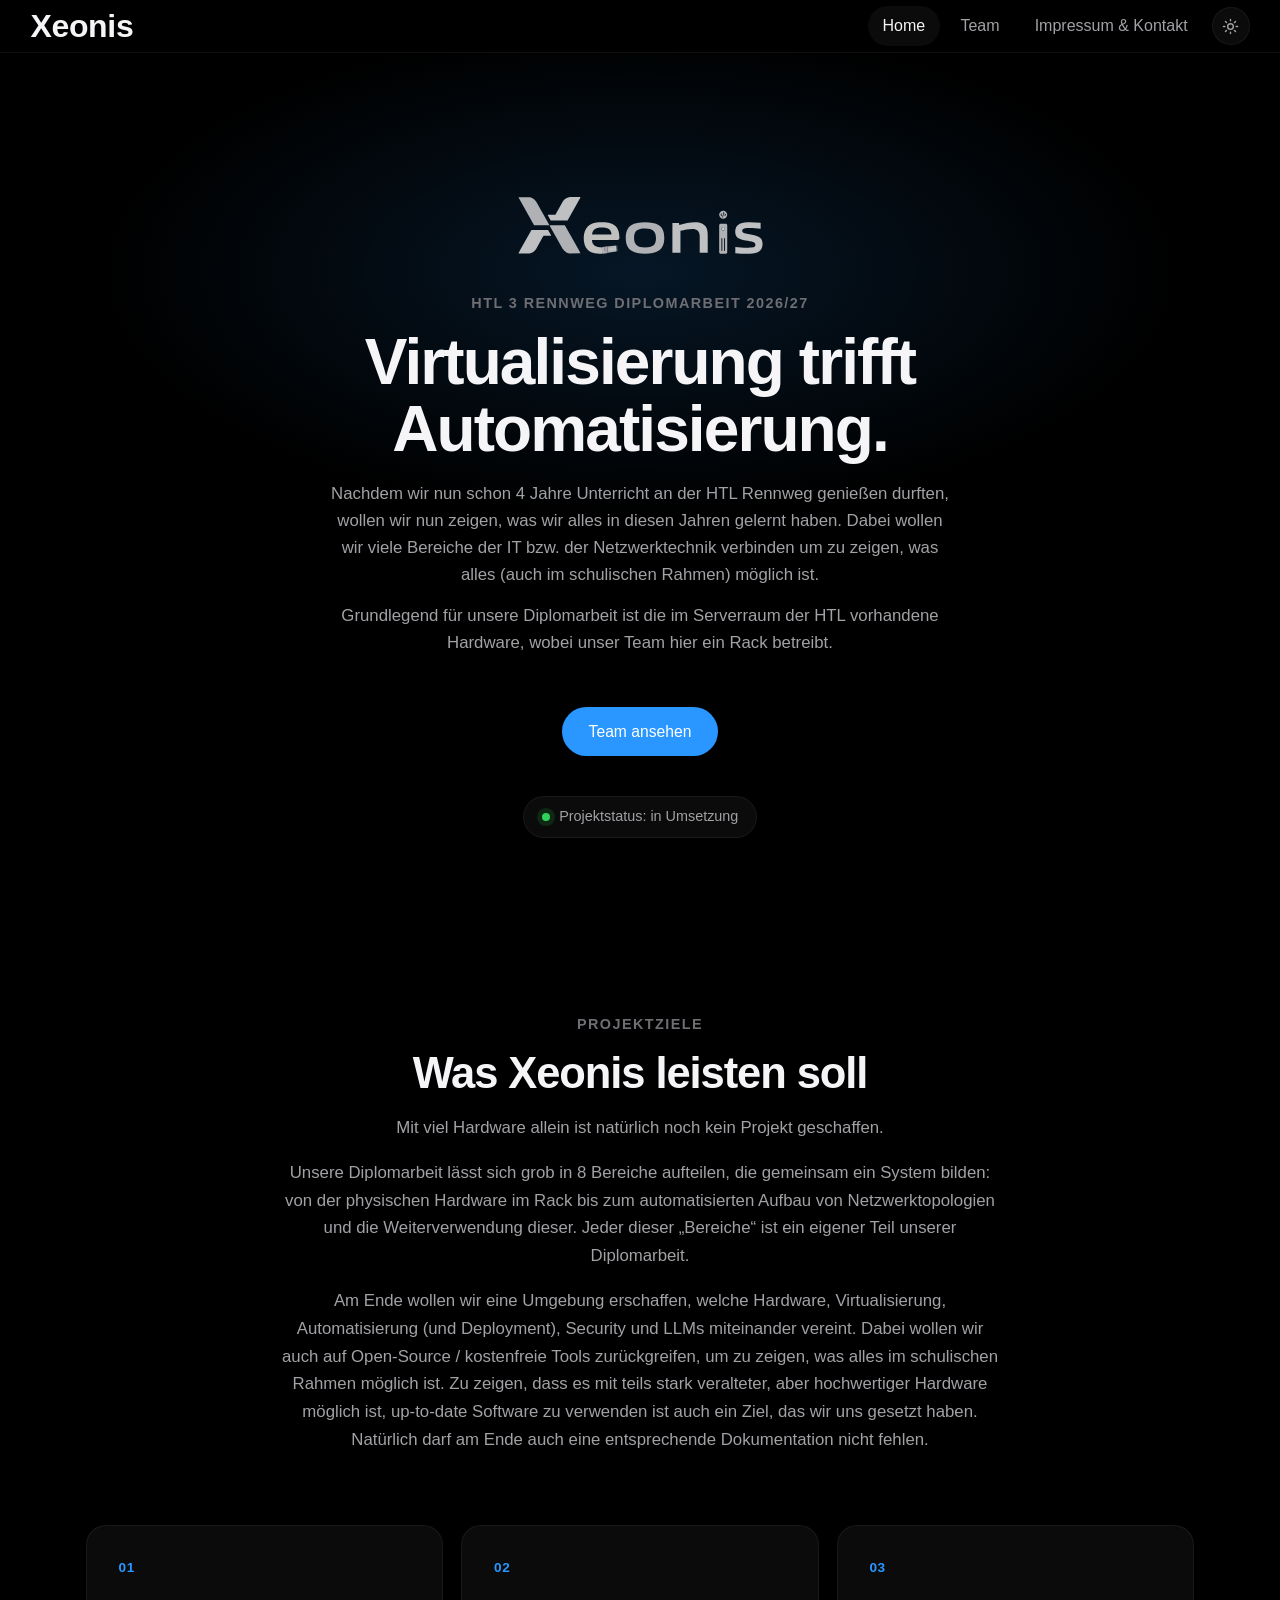
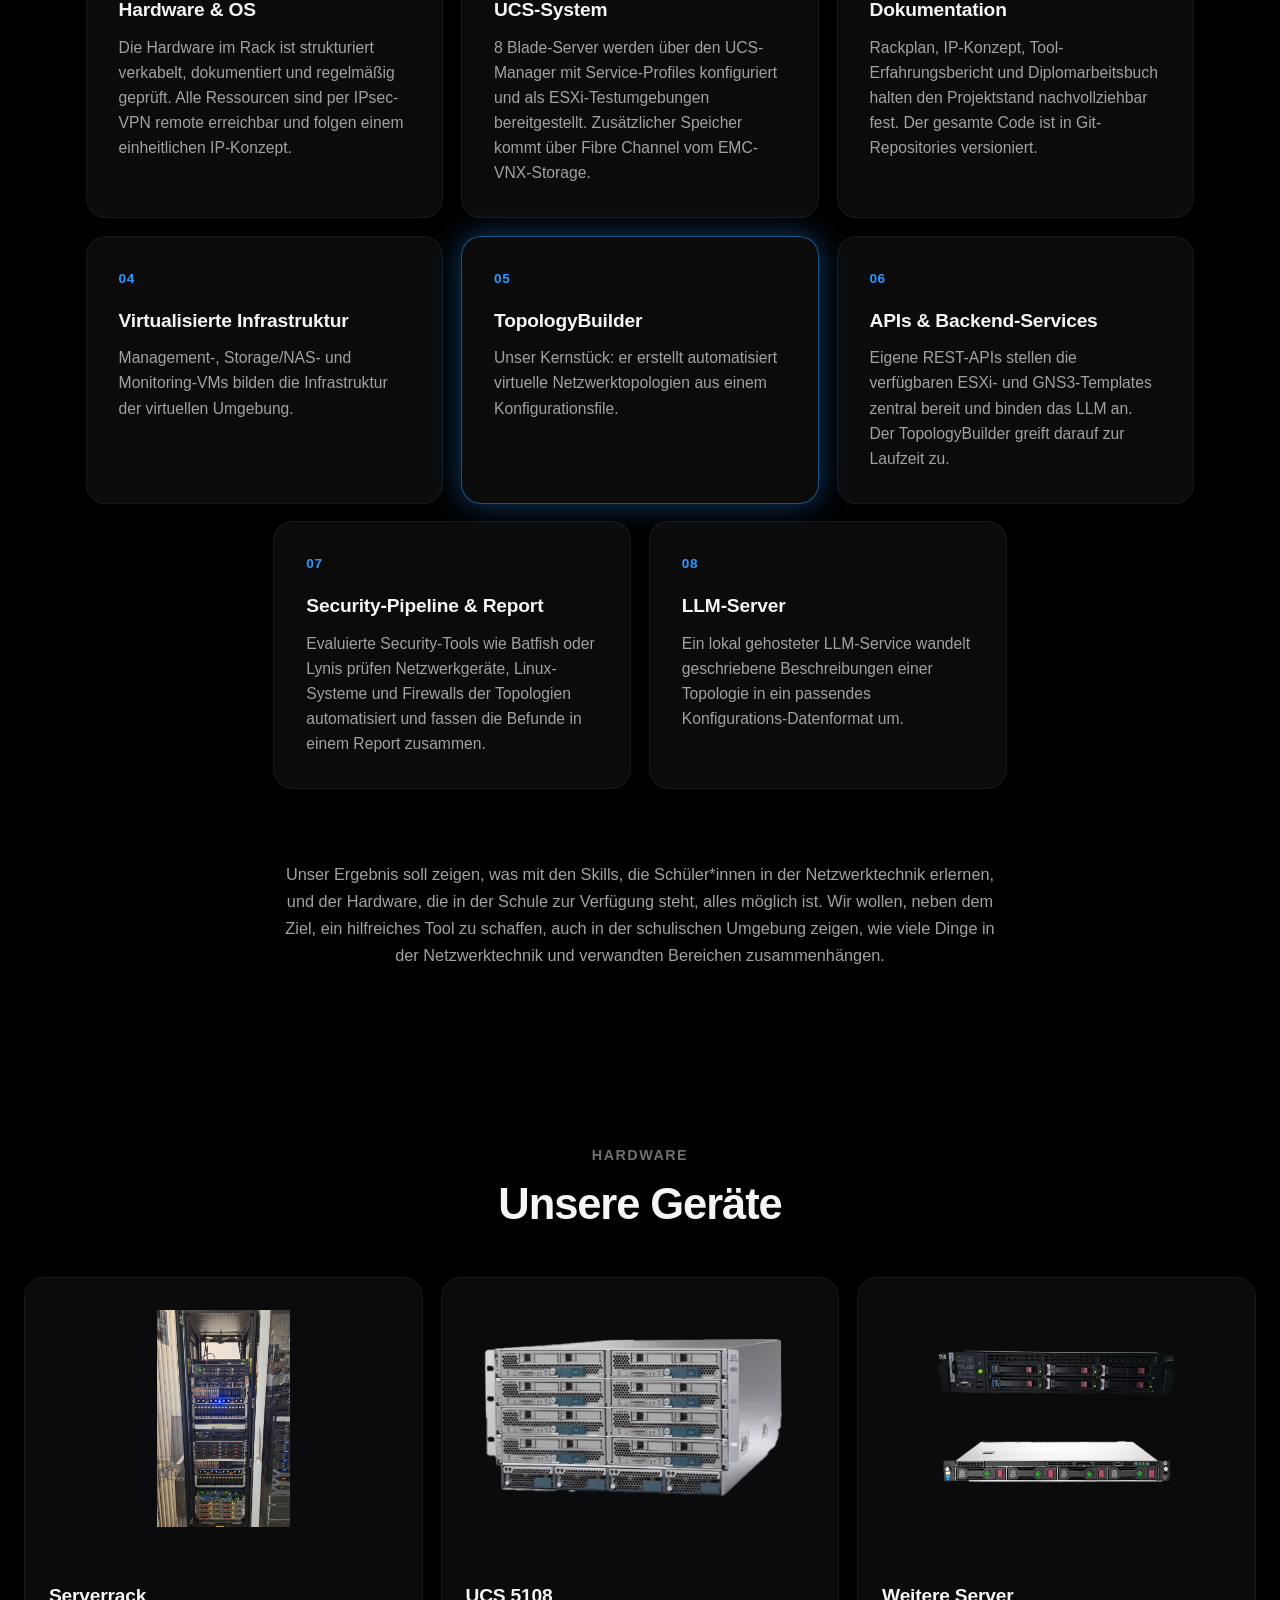
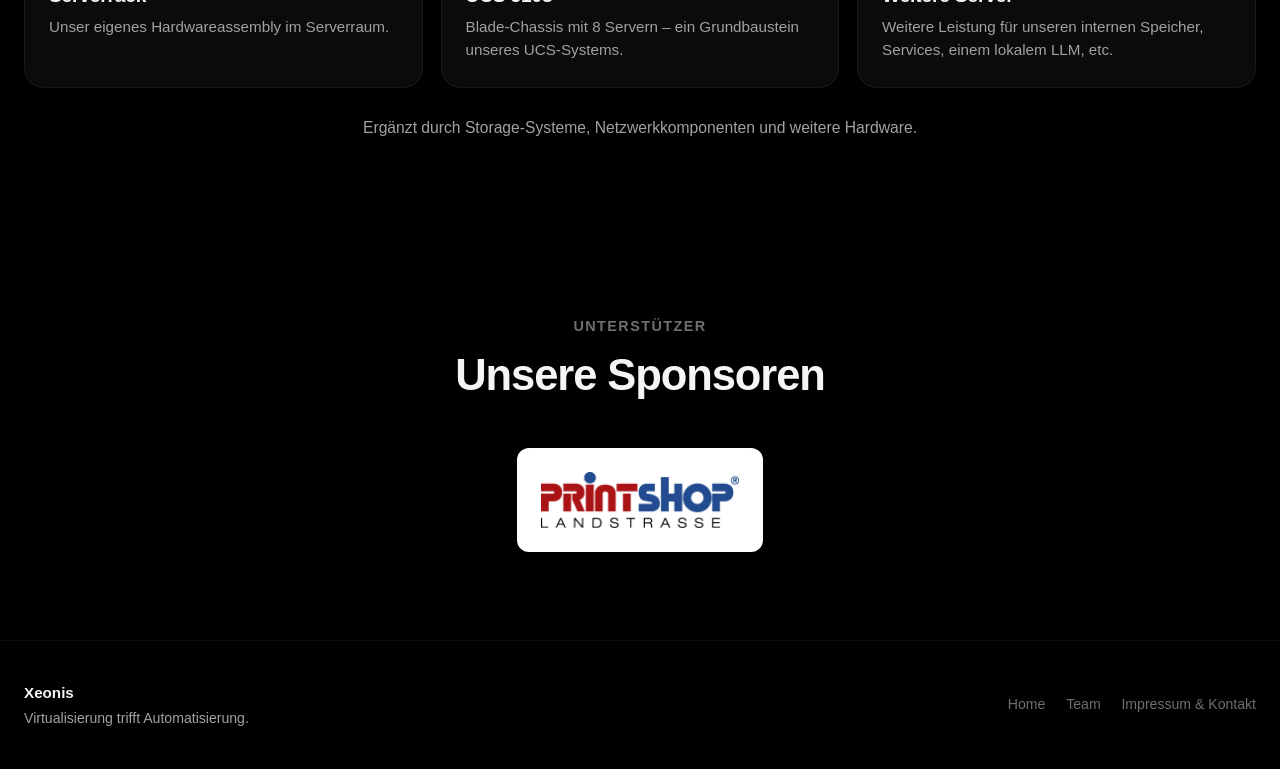
==== index.html @ 1c9ab060 "Sponsoren ergänzt" ====
<!DOCTYPE html>
<html lang="de">
<head>
    <meta charset="UTF-8">
    <script>(function(){try{if(localStorage.getItem('xeonis-theme')==='light'){document.documentElement.setAttribute('data-theme','light');}}catch(e){}})();</script>
    <meta name="viewport" content="width=device-width, initial-scale=1.0">
    <title>Xeonis | HTL 3 Rennweg Diplomarbeit</title>
    <meta name="description"
          content="Landingpage für Xeonis, eine HTL-Diplomarbeit rund um Virtualisierung, Automatisierung, Hardware, Server und LLMs.">
    <link rel="stylesheet" href="css/style.css?v=2">
</head>
<body>
<header class="site-header">
    <nav class="navbar container">
        <a href="index.html" class="logo" aria-label="Startseite">
           Xeonis
        </a>

        <div class="nav-right">
            <ul class="nav-links">
                <li><a href="index.html" class="active">Home</a></li>
                <li><a href="team.html">Team</a></li>
                <li><a href="impressum-kontakt.html">Impressum & Kontakt</a></li>
            </ul>

            <button class="theme-toggle" type="button" aria-label="Farbschema wechseln">
                <svg class="icon-sun" viewBox="0 0 24 24" fill="none" stroke="currentColor" stroke-width="2" stroke-linecap="round" stroke-linejoin="round"><circle cx="12" cy="12" r="4"></circle><path d="M12 2v2M12 20v2M4.93 4.93l1.41 1.41M17.66 17.66l1.41 1.41M2 12h2M20 12h2M6.34 17.66l-1.41 1.41M19.07 4.93l-1.41 1.41"></path></svg>
                <svg class="icon-moon" viewBox="0 0 24 24" fill="none" stroke="currentColor" stroke-width="2" stroke-linecap="round" stroke-linejoin="round"><path d="M21 12.79A9 9 0 1 1 11.21 3 7 7 0 0 0 21 12.79Z"></path></svg>
            </button>

            <button class="nav-toggle" aria-label="Navigation öffnen" aria-expanded="false">
                <span></span>
                <span></span>
                <span></span>
            </button>
        </div>
    </nav>
</header>

<main>
    <section class="hero">
        <div class="container hero-inner reveal">
            <img class="hero-logo" id="heroLogo" src="assets/logo_xeonis_v4_light.svg" data-logo-dark="assets/logo_xeonis_v4_light.svg" data-logo-light="assets/logo_xeonis_v2.svg" alt="Xeonis Logo">
            <p class="eyebrow">HTL 3 Rennweg Diplomarbeit 2026/27</p>
            <h1>Virtualisierung trifft Automatisierung.</h1>
            <p class="hero-text">
                Nachdem wir nun schon 4 Jahre Unterricht an der HTL Rennweg genießen durften, wollen wir nun zeigen,
                was wir alles in diesen Jahren gelernt haben. Dabei wollen wir viele Bereiche der IT bzw. der
                Netzwerktechnik verbinden um zu zeigen, was alles (auch im schulischen Rahmen) möglich ist.
            </p>
            <p class="hero-text">
                Grundlegend für unsere Diplomarbeit ist die im Serverraum der HTL vorhandene Hardware, wobei unser
                Team hier ein Rack betreibt.
            </p>
            <div class="hero-actions">
                <a href="team.html" class="btn btn-primary">Team ansehen</a>
            </div>
            <div class="status-pill">
                <span class="status-dot"></span>
                <span>Projektstatus: in Umsetzung</span>
            </div>
        </div>
    </section>

    <section class="goals" id="ziele">
        <div class="container">

            <div class="goals__head reveal">
                <p class="eyebrow">Projektziele</p>
                <h2>Was Xeonis leisten soll</h2>
                <p class="goals__intro">
                    Mit viel Hardware allein ist natürlich noch kein Projekt geschaffen.
                </p>
                <p class="goals__intro">
                    Unsere Diplomarbeit lässt sich grob in 8 Bereiche aufteilen, die gemeinsam ein System bilden: von der physischen Hardware im Rack bis zum automatisierten Aufbau von Netzwerktopologien und die Weiterverwendung dieser. Jeder dieser „Bereiche“ ist ein eigener Teil unserer Diplomarbeit.
                </p>
                <p class="goals__intro">
                    Am Ende wollen wir eine Umgebung erschaffen, welche Hardware, Virtualisierung, Automatisierung (und Deployment), Security und LLMs miteinander vereint. Dabei wollen wir auch auf Open-Source / kostenfreie Tools zurückgreifen, um zu zeigen, was alles im schulischen Rahmen möglich ist.
                    Zu zeigen, dass es mit teils stark veralteter, aber hochwertiger Hardware möglich ist, up-to-date Software zu verwenden ist auch ein Ziel, das wir uns gesetzt haben. Natürlich darf am Ende auch eine entsprechende Dokumentation nicht fehlen.
                </p>
            </div>

            <br>

            <ol class="bento-grid">

                <li class="bento-card reveal">
                    <span class="bento-number">01</span>
                    <h3 class="bento-title">Hardware &amp; OS</h3>
                    <p class="bento-text">
                        Die Hardware im Rack ist strukturiert verkabelt, dokumentiert und regelmäßig geprüft. 
                        Alle Ressourcen sind per IPsec-VPN remote erreichbar und folgen einem einheitlichen IP-Konzept.
                    </p>
                </li>

                <li class="bento-card reveal">
                    <span class="bento-number">02</span>
                    <h3 class="bento-title">UCS-System</h3>
                    <p class="bento-text">
                        8 Blade-Server werden über den UCS-Manager mit Service-Profiles konfiguriert und als ESXi-Testumgebungen bereitgestellt. 
                        Zusätzlicher Speicher kommt über Fibre Channel vom EMC-VNX-Storage.
                    </p>
                </li>

                <li class="bento-card reveal">
                    <span class="bento-number">03</span>
                    <h3 class="bento-title">Dokumentation</h3>
                    <p class="bento-text">
                        Rackplan, IP-Konzept, Tool-Erfahrungsbericht und Diplomarbeitsbuch 
                        halten den Projektstand nachvollziehbar fest. Der gesamte Code ist in Git-Repositories versioniert.
                    </p>
                </li>

                <li class="bento-card reveal">
                    <span class="bento-number">04</span>
                    <h3 class="bento-title">Virtualisierte Infrastruktur</h3>
                    <p class="bento-text">
                        Management-, Storage/NAS- und Monitoring-VMs bilden
                        die Infrastruktur der virtuellen Umgebung.
                    </p>
                </li>

                <li class="bento-card reveal">
                    <span class="bento-number">05</span>
                    <h3 class="bento-title">TopologyBuilder</h3>
                    <p class="bento-text">
                        Unser Kernstück: er erstellt automatisiert virtuelle
                        Netzwerktopologien aus einem Konfigurationsfile.
                    </p>
                </li>

                <li class="bento-card reveal">
                    <span class="bento-number">06</span>
                    <h3 class="bento-title">APIs &amp; Backend-Services</h3>
                    <p class="bento-text">
                        Eigene REST-APIs stellen die verfügbaren ESXi- und GNS3-Templates zentral 
                        bereit und binden das LLM an. Der TopologyBuilder greift darauf zur Laufzeit zu.
                    </p>
                </li>


                <li class="bento-card reveal">
                    <span class="bento-number">07</span>
                    <h3 class="bento-title">Security-Pipeline &amp; Report</h3>
                    <p class="bento-text">
                        Evaluierte Security-Tools wie Batfish oder Lynis prüfen Netzwerkgeräte, 
                        Linux-Systeme und Firewalls der Topologien automatisiert und fassen die Befunde in einem Report zusammen.
                    </p>
                </li>

                <li class="bento-card reveal">
                    <span class="bento-number">08</span>
                    <h3 class="bento-title">LLM-Server</h3>
                    <p class="bento-text">
                        Ein lokal gehosteter LLM-Service wandelt geschriebene Beschreibungen einer Topologie in ein passendes
                        Konfigurations-Datenformat um.
                    </p>
                </li>

            </ol>

            <br>

            <p class="goals__footnote reveal">
                Unser Ergebnis soll zeigen, was mit den Skills, die Schüler*innen in der Netzwerktechnik erlernen, und der Hardware, die in der Schule zur Verfügung steht, alles möglich ist. 
                Wir wollen, neben dem Ziel, ein hilfreiches Tool zu schaffen, auch in der schulischen Umgebung zeigen, wie viele Dinge in der Netzwerktechnik und verwandten Bereichen zusammenhängen.
            </p>

        </div>
    </section>

    <section class="section">
        <div class="container">
            <div class="section-heading reveal">
                <p class="eyebrow">Hardware</p>
                <h2>Unsere Geräte</h2>
            </div>

            <div class="hardware-grid">
                <figure class="hardware-card reveal">
                    <img class="hardware-img" src="assets/Serverrack.jpeg" alt="Serverrack">
                    <figcaption>
                        <h3>Serverrack</h3>
                        <p>Unser eigenes Hardwareassembly im Serverraum.</p>
                    </figcaption>
                </figure>

                <figure class="hardware-card reveal">
                    <img class="hardware-img" src="assets/UCS.png" alt="UCS">
                    <figcaption>
                        <h3>UCS 5108</h3>
                        <p>Blade-Chassis mit 8 Servern &ndash; ein Grundbaustein unseres UCS-Systems.</p>
                    </figcaption>
                </figure>

                <figure class="hardware-card reveal">
                    <img class="hardware-img" src="assets/server.png" alt="Server">
                    <figcaption>
                        <h3>Weitere Server</h3>
                        <p>Weitere Leistung für unseren internen Speicher, Services, einem lokalem LLM, etc.</p>
                    </figcaption>
                </figure>
            </div>
            <p class="hardware-note">Ergänzt durch Storage-Systeme, Netzwerkkomponenten und weitere Hardware.</p>
        </div>
    </section>

    <section class="section">
        <div class="container">
            <div class="section-heading reveal">
                <p class="eyebrow">Unterstützer</p>
                <h2>Unsere Sponsoren</h2>
            </div>

            <figure class="sponsor-logo reveal">
                <img src="assets/logo_printshop_landstr.png" alt="Printshop Landstraße">
            </figure>
        </div>
    </section>

</main>

<footer class="site-footer">
    <div class="container footer-grid">
        <div>
            <strong>Xeonis</strong>
            <p> Virtualisierung trifft Automatisierung.</p>
        </div>
        <div class="footer-links">
            <a href="index.html">Home</a>
            <a href="team.html">Team</a>
            <a href="impressum-kontakt.html">Impressum & Kontakt</a>
        </div>
    </div>
</footer>

<script src="js/main.js"></script>
</body>
</html>
---- css/style.css ----
:root {
    --bg: #000000;
    --bg-elevated: #0b0b0d;
    --surface: rgba(255, 255, 255, 0.045);
    --surface-strong: rgba(255, 255, 255, 0.08);
    --border: rgba(255, 255, 255, 0.09);
    --border-soft: rgba(255, 255, 255, 0.06);
    --text: #f5f5f7;
    --text-secondary: #a1a1a6;
    --text-tertiary: #6e6e73;
    --accent: #2997ff;
    --accent-dark: #0066cc;
    --success: #30d158;
    --shadow-soft: 0 30px 60px rgba(0, 0, 0, 0.45);
    --shadow-lift: 0 24px 48px rgba(0, 0, 0, 0.5);
    --header-bg: rgba(0, 0, 0, 0.72);
    --overlay-bg: rgba(10, 10, 12, 0.96);
    --radius-lg: 28px;
    --radius-md: 20px;
    --radius-sm: 14px;
    --max-width: 1280px;
    --header-height: 52px;
    --space-xl: 8rem;
    --space-lg: 5.5rem;
    --space-md: 3rem;
    --space-sm: 1.5rem;
}

:root[data-theme="light"] {
    --bg: #ffffff;
    --bg-elevated: #f5f5f7;
    --surface: rgba(0, 0, 0, 0.035);
    --surface-strong: rgba(0, 0, 0, 0.06);
    --border: rgba(0, 0, 0, 0.1);
    --border-soft: rgba(0, 0, 0, 0.07);
    --text: #1d1d1f;
    --text-secondary: #6e6e73;
    --text-tertiary: #86868b;
    --accent: #0068d6;
    --accent-dark: #0054ac;
    --success: #1fa34d;
    --shadow-soft: 0 30px 60px rgba(0, 0, 0, 0.1);
    --shadow-lift: 0 24px 48px rgba(0, 0, 0, 0.12);
    --header-bg: rgba(255, 255, 255, 0.75);
    --overlay-bg: rgba(255, 255, 255, 0.96);
}

* {
    box-sizing: border-box;
    margin: 0;
    padding: 0;
}

html {
    scroll-behavior: smooth;
}

body {
    font-family: -apple-system, BlinkMacSystemFont, "SF Pro Display", "SF Pro Text", "Helvetica Neue", Arial, sans-serif;
    color: var(--text);
    line-height: 1.5;
    background: var(--bg);
    -webkit-font-smoothing: antialiased;
    text-rendering: optimizeLegibility;
    transition: background-color 0.4s ease, color 0.4s ease;
}

img {
    max-width: 100%;
    display: block;
}

a {
    color: inherit;
    text-decoration: none;
}

.container {
    width: min(100% - 3rem, var(--max-width));
    margin-inline: auto;
}

.section {
    padding: var(--space-lg) 0;
}

/* Header / Nav */
.site-header {
    position: sticky;
    top: 0;
    z-index: 100;
    background: var(--header-bg);
    backdrop-filter: blur(20px) saturate(180%);
    -webkit-backdrop-filter: blur(20px) saturate(180%);
    border-bottom: 1px solid var(--border-soft);
    transition: background-color 0.4s ease, border-color 0.4s ease;
}

.navbar {
    min-height: var(--header-height);
    display: flex;
    align-items: center;
    justify-content: space-between;
    gap: 1rem;
    padding: 0 0.4rem;
}

.logo {
    display: flex;
    align-items: center;
    gap: 0.6rem;
    font-weight: 600;
    font-size: 2rem;
    letter-spacing: -0.01em;
}

.nav-right {
    display: flex;
    align-items: center;
    gap: 0.6rem;
}

.nav-links {
    display: flex;
    align-items: center;
    gap: 0.4rem;
    list-style: none;
}

.nav-links a {
    display: inline-flex;
    padding: 0.5rem 0.9rem;
    border-radius: 999px;
    color: var(--text-secondary);
    font-weight: 400;
    font-size: 1rem;
    transition: color 0.25s ease, background-color 0.25s ease;
}

.nav-links a:hover,
.nav-links a.active {
    background: var(--surface);
    color: var(--text);
}

.theme-toggle {
    display: inline-flex;
    align-items: center;
    justify-content: center;
    flex-shrink: 0;
    width: 38px;
    height: 38px;
    border: 1px solid var(--border-soft);
    border-radius: 50%;
    background: var(--surface);
    color: var(--text-secondary);
    cursor: pointer;
    transition: background-color 0.25s ease, color 0.25s ease, border-color 0.25s ease;
}

.theme-toggle:hover {
    background: var(--surface-strong);
    color: var(--text);
}

.theme-toggle svg {
    width: 17px;
    height: 17px;
}

.theme-toggle .icon-moon {
    display: none;
}

:root[data-theme="light"] .theme-toggle .icon-sun {
    display: none;
}

:root[data-theme="light"] .theme-toggle .icon-moon {
    display: block;
}

.nav-toggle {
    display: none;
    width: 40px;
    height: 40px;
    border: 1px solid var(--border-soft);
    border-radius: 10px;
    background: var(--surface);
    cursor: pointer;
}

.nav-toggle span {
    display: block;
    width: 18px;
    height: 1.5px;
    margin: 5px auto;
    background: var(--text);
    border-radius: 99px;
}

/* Hero */
.hero {
    padding: calc(var(--space-xl) + 1rem) 0 var(--space-lg);
    text-align: center;
    background: radial-gradient(ellipse 60% 40% at 50% 25%, rgba(41, 151, 255, 0.15), transparent 70%);
}

.hero-inner {
    display: flex;
    flex-direction: column;
    align-items: center;
    max-width: 860px;
}

.hero-logo {
    width: 100%;
    max-width: 245px;
    height: auto;
    object-fit: contain;
    margin: 0 auto 2rem;
}

.eyebrow {
    color: var(--text-tertiary);
    font-weight: 590;
    text-transform: uppercase;
    letter-spacing: 0.1em;
    font-size: 0.90rem;
    margin-bottom: 0.9rem;
}

h1 {
    font-size: clamp(2.6rem, 5vw, 5.4rem);
    font-weight: 600;
    letter-spacing: -0.03em;
    line-height: 1.05;
    margin-bottom: 1.1rem;
}

h2 {
    font-size: clamp(2rem, 3.4vw, 3.6rem);
    font-weight: 600;
    letter-spacing: -0.025em;
    line-height: 1.1;
    margin-bottom: 1rem;
}

h3 {
    font-size: 1.2rem;
    font-weight: 600;
    letter-spacing: -0.01em;
    margin-bottom: 0.6rem;
}

p {
    color: var(--text-secondary);
}

.hero-tagline {
    font-size: 1.1rem;
    color: var(--text-secondary);
    margin-bottom: 1.75rem;
    font-weight: 400;
}

.hero-text {
    max-width: 620px;
    font-size: 1.05rem;
    line-height: 1.6;
    margin: 0 auto 0.9rem;
}

.hero-actions {
    margin-top: 2.25rem;
    display: flex;
    justify-content: center;
    gap: 0.9rem;
}

/* Buttons */
.btn {
    display: inline-flex;
    align-items: center;
    justify-content: center;
    min-height: 46px;
    padding: 0.75rem 1.6rem;
    border-radius: 999px;
    border: 1px solid transparent;
    font-weight: 500;
    font-size: 0.98rem;
    cursor: pointer;
    transition: transform 0.35s cubic-bezier(0.22, 1, 0.36, 1), background-color 0.25s ease, border-color 0.25s ease;
}

.btn:hover {
    transform: translateY(-1px);
}

.btn:active {
    transform: translateY(0);
}

.btn-primary {
    background: var(--accent);
    color: #fff;
}

.btn-primary:hover {
    background: var(--accent-dark);
}

.btn-secondary {
    border-color: var(--border);
    background: var(--surface);
    color: var(--text);
}

.btn-secondary:hover {
    background: var(--surface-strong);
}

/* Status pill */
.status-pill,
.status-box {
    display: inline-flex;
    gap: 0.6rem;
    align-items: center;
    margin-top: 2.5rem;
    padding: 0.55rem 1.1rem;
    border-radius: 999px;
    border: 1px solid var(--border-soft);
    background: var(--surface);
    font-size: 0.90rem;
    color: var(--text-secondary);
}

.status-dot {
    width: 8px;
    height: 8px;
    border-radius: 50%;
    background: var(--success);
    box-shadow: 0 0 0 5px rgba(48, 209, 88, 0.14);
    flex-shrink: 0;
}

.section-heading {
    max-width: 720px;
    margin: 0 auto var(--space-md);
    text-align: center;
}

.section-heading .eyebrow {
    display: block;
    text-align: center;
}

/* Goals / bento grid */
.goals {
    padding: var(--space-lg) 0;
}

.goals__head {
    max-width: 720px;
    margin: 0 auto var(--space-md);
    text-align: center;
}

.goals__intro {
    font-size: 1.05rem;
    line-height: 1.65;
    color: var(--text-secondary);
    margin-bottom: 1.1rem;
}

.goals__intro:last-child {
    margin-bottom: 0;
}

.bento-grid {
    list-style: none;
    display: grid;
    grid-template-columns: repeat(6, 1fr);
    gap: 1.1rem;
    width: 90%;
    margin-inline: auto;
}

.bento-card {
    background: var(--surface);
    border: 1px solid var(--border-soft);
    border-radius: var(--radius-md);
    padding: 2rem;
    transition: transform 0.4s cubic-bezier(0.22, 1, 0.36, 1), background-color 0.4s ease, border-color 0.4s ease;
}

.bento-card {
    grid-column: span 2;
}

.bento-card:nth-last-child(2) {
    grid-column: 2 / span 2;
}

.bento-grid
.bento-card:hover {
    transform: translateY(-4px) scale(1.02);
    background: var(--surface-strong);
    border-color: var(--border);
}

.bento-grid .bento-card:nth-child(5) {
    border-color: color-mix(in srgb, var(--accent) 50%, transparent);
    box-shadow: 0 0 30px color-mix(in srgb, var(--accent) 40%, transparent);
}   

.bento-number {
    display: block;
    font-size: 0.85rem;
    font-weight: 590;
    letter-spacing: 0.04em;
    color: var(--accent);
    margin-bottom: 1.1rem;
}

.bento-title {
    color: var(--text);
}

.bento-text {
    font-size: 0.98rem;
    line-height: 1.6;
    color: var(--text-secondary);
}

.goals__footnote {
    max-width: 720px;
    margin: var(--space-md) auto 0;
    text-align: center;
    font-size: 1.02rem;
    line-height: 1.65;
    color: var(--text-secondary);
}

/* Hardware section */
.hardware-grid {
    display: grid;
    grid-template-columns: repeat(auto-fit, minmax(280px, 1fr));
    gap: 1.1rem;
}

.hardware-card {
    display: flex;
    flex-direction: column;
    gap: 0;
    border-radius: var(--radius-md);
    background: var(--surface);
    border: 1px solid var(--border-soft);
    overflow: hidden;
    transition: transform 0.4s cubic-bezier(0.22, 1, 0.36, 1), background-color 0.4s ease;
}

.hardware-grid
.hardware-card:hover {
    transform: translateY(-4px) scale(1.03);
    background: var(--surface-strong);
}

.hardware-img {
    width: 100%;
    height: clamp(220px, 22vw, 300px);
    object-fit: contain;
    display: block;
    padding: 2rem;
    background: var(--bg-elevated);
}

.hardware-card figcaption {
    padding: 1.4rem 1.5rem 1.6rem;
}

.hardware-card h3 {
    margin-bottom: 0.35rem;
}

.hardware-card p {
    font-size: 0.95rem;
}

.hardware-note {
    text-align: center;
    margin-top: 1.75rem;
    font-size: 0.98rem;
}

/* Page hero (Team / Impressum) */
.page-hero {
    padding: var(--space-xl) 0 var(--space-md);
    text-align: center;
}

.page-hero .container {
    max-width: 700px;
    margin-inline: auto;
}

.page-hero p:not(.eyebrow) {
    font-size: 1.08rem;
    line-height: 1.6;
    margin-top: 0.5rem;
}

/* Team grid */
.team-grid {
    display: grid;
    grid-template-columns: repeat(auto-fit, minmax(230px, 1fr));
    gap: 1.5rem;
}

.team-card {
    display: flex;
    flex-direction: column;
    align-items: center;
    text-align: center;
    gap: 0.35rem;
    padding: 2rem 1.5rem;
    border-radius: var(--radius-md);
    background: var(--surface);
    border: 1px solid var(--border-soft);
    transition: transform 0.4s cubic-bezier(0.22, 1, 0.36, 1), background-color 0.4s ease;
}

.team-card:hover {
    transform: translateY(-4px);
    background: var(--surface-strong);
}

.avatar-placeholder {
    width: 100%;
    max-width: 168px;
    aspect-ratio: 3 / 4;
    border-radius: var(--radius-md);
    overflow: hidden;
    margin: 0 auto 1.1rem;
    background: var(--bg-elevated);
}

.avatar-placeholder img {
    width: 100%;
    height: 100%;
    object-fit: cover;
    object-position: center top;
    display: block;
}

.team-card h2 {
    font-size: 1.15rem;
    font-weight: 600;
    letter-spacing: -0.01em;
    margin: 0.2rem 0 0.15rem;
}

.team-card .role {
    color: var(--accent);
    font-weight: 500;
    font-size: 0.92rem;
    margin-bottom: 0.4rem;
}

.team-card p {
    font-size: 0.94rem;
    line-height: 1.55;
}

.team-email {
    margin-top: auto;
    padding-top: 1.1rem;
    font-size: 0.9rem;
    color: var(--accent);
    font-weight: 500;
    white-space: nowrap;
    transition: opacity 0.25s ease;
}

.team-email:hover {
    opacity: 0.7;
}

/* Contact / Impressum */
.contact-grid {
    display: grid;
    grid-template-columns: repeat(auto-fit, minmax(320px, 1fr));
    gap: 1.25rem;
    align-items: start;
}

.contact-card {
    padding: 2.5rem;
    border-radius: var(--radius-md);
    background: var(--surface);
    border: 1px solid var(--border-soft);
}

.contact-card h2 {
    font-size: 1.5rem;
    margin-bottom: 0.7rem;
}

.contact-card > p {
    font-size: 1rem;
    line-height: 1.6;
}

.email-links {
    margin-top: 1.4rem;
}

.email-link {
    display: inline-flex;
    align-items: center;
    color: var(--accent);
    font-weight: 500;
    font-size: 1.05rem;
    transition: opacity 0.25s ease;
}

.email-link:hover {
    opacity: 0.7;
}

.impressum-box h2 {
    font-size: 1.5rem;
    margin-bottom: 1rem;
}

.impressum-box p {
    font-size: 0.96rem;
    line-height: 1.65;
    margin-bottom: 0.5rem;
}

.impressum-box h3 {
    font-size: 1rem;
    margin-top: 1.4rem;
}

.impressum-box hr {
    border: 0;
    border-top: 1px solid var(--border-soft);
    margin: 1.6rem 0;
}

/* Footer */
.site-footer {
    border-top: 1px solid var(--border-soft);
    padding: 2.5rem 0;
}

.footer-grid {
    display: flex;
    justify-content: space-between;
    flex-wrap: wrap;
    gap: 1.5rem;
    align-items: center;
}

.footer-grid strong {
    font-weight: 600;
    font-size: 0.95rem;
}

.footer-grid p {
    font-size: 0.88rem;
    margin-top: 0.15rem;
}

.footer-links {
    display: flex;
    gap: 1.3rem;
    flex-wrap: wrap;
}

.footer-links a {
    color: var(--text-tertiary);
    font-size: 0.88rem;
    transition: color 0.25s ease;
}

.footer-links a:hover {
    color: var(--text);
}

/* Reveal animation */
.reveal {
    opacity: 0;
    transform: translateY(16px);
    transition: opacity 0.8s cubic-bezier(0.22, 1, 0.36, 1), transform 0.8s cubic-bezier(0.22, 1, 0.36, 1);
}

.reveal.visible {
    opacity: 1;
    transform: translateY(0);
}

@media (prefers-reduced-motion: reduce) {
    .reveal {
        opacity: 1;
        transform: none;
        transition: none;
    }
}

/* Responsive */
@media (min-width: 1440px) {
    :root {
        --max-width: 1440px;
    }

    .hero-inner {
        max-width: 960px;
    }
}

@media (max-width: 920px) {
    .bento-grid {
        grid-template-columns: repeat(2, 1fr);
    }

    .bento-card,
    .bento-card:nth-last-child(2) {
        grid-column: auto;
    }

    .nav-toggle {
        display: block;
    }

    .nav-links {
        display: none;
    }

    .nav-links.open {
        display: flex;
    }
}

@media (max-width: 720px) {
    :root {
        --space-xl: 5.5rem;
        --space-lg: 3.75rem;
        --space-md: 2.25rem;
    }

    .nav-links {
        position: absolute;
        left: 1rem;
        right: 1rem;
        top: calc(var(--header-height) + 10px);
        display: none;
        flex-direction: column;
        align-items: stretch;
        padding: 0.6rem;
        border: 1px solid var(--border-soft);
        border-radius: var(--radius-sm);
        background: var(--overlay-bg);
        backdrop-filter: blur(20px);
        box-shadow: var(--shadow-soft);
    }

    .nav-links.open {
        display: flex;
    }

    .nav-links a {
        padding: 0.75rem 1rem;
    }

    .bento-grid {
        grid-template-columns: 1fr;
    }

    .hardware-grid {
        grid-template-columns: 1fr;
    }

    .footer-grid {
        flex-direction: column;
        align-items: flex-start;
    }

    .contact-grid {
        grid-template-columns: 1fr;
    }
}

@media (max-width: 480px) {
    .hero-logo {
        max-width: 150px;
        margin-bottom: 1.5rem;
    }

    .contact-card,
    .hardware-card figcaption {
        padding: 1.5rem;
    }

    .team-card {
        padding: 1.75rem 1.25rem;
    }
}

.sponsor-logo {
    display: flex;
    justify-content: center;
    margin: 0;
}

.sponsor-logo img {
    width: 100%;
    max-width: 20%;
    height: auto;
    border-radius: 12px;
}

.sponsor-logo img {
    background: #fff;
    padding: 24px 24px;
}
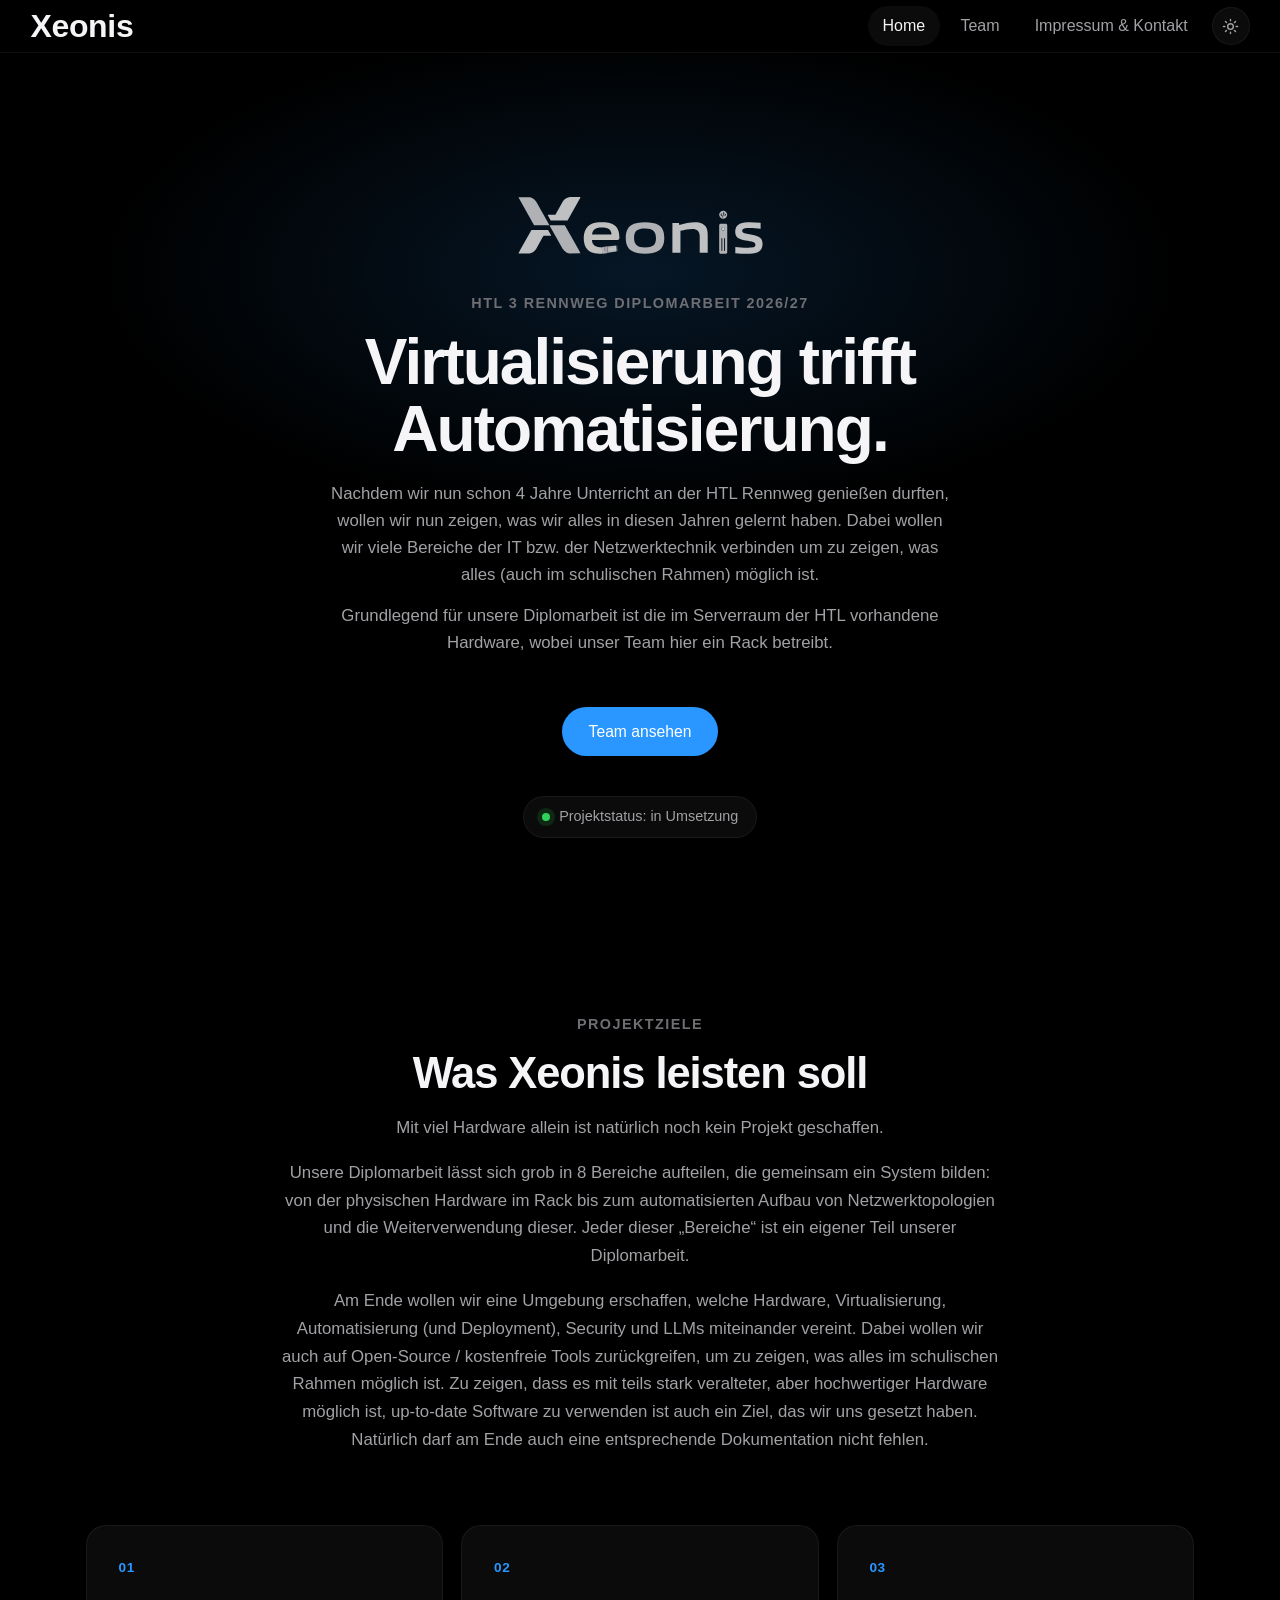
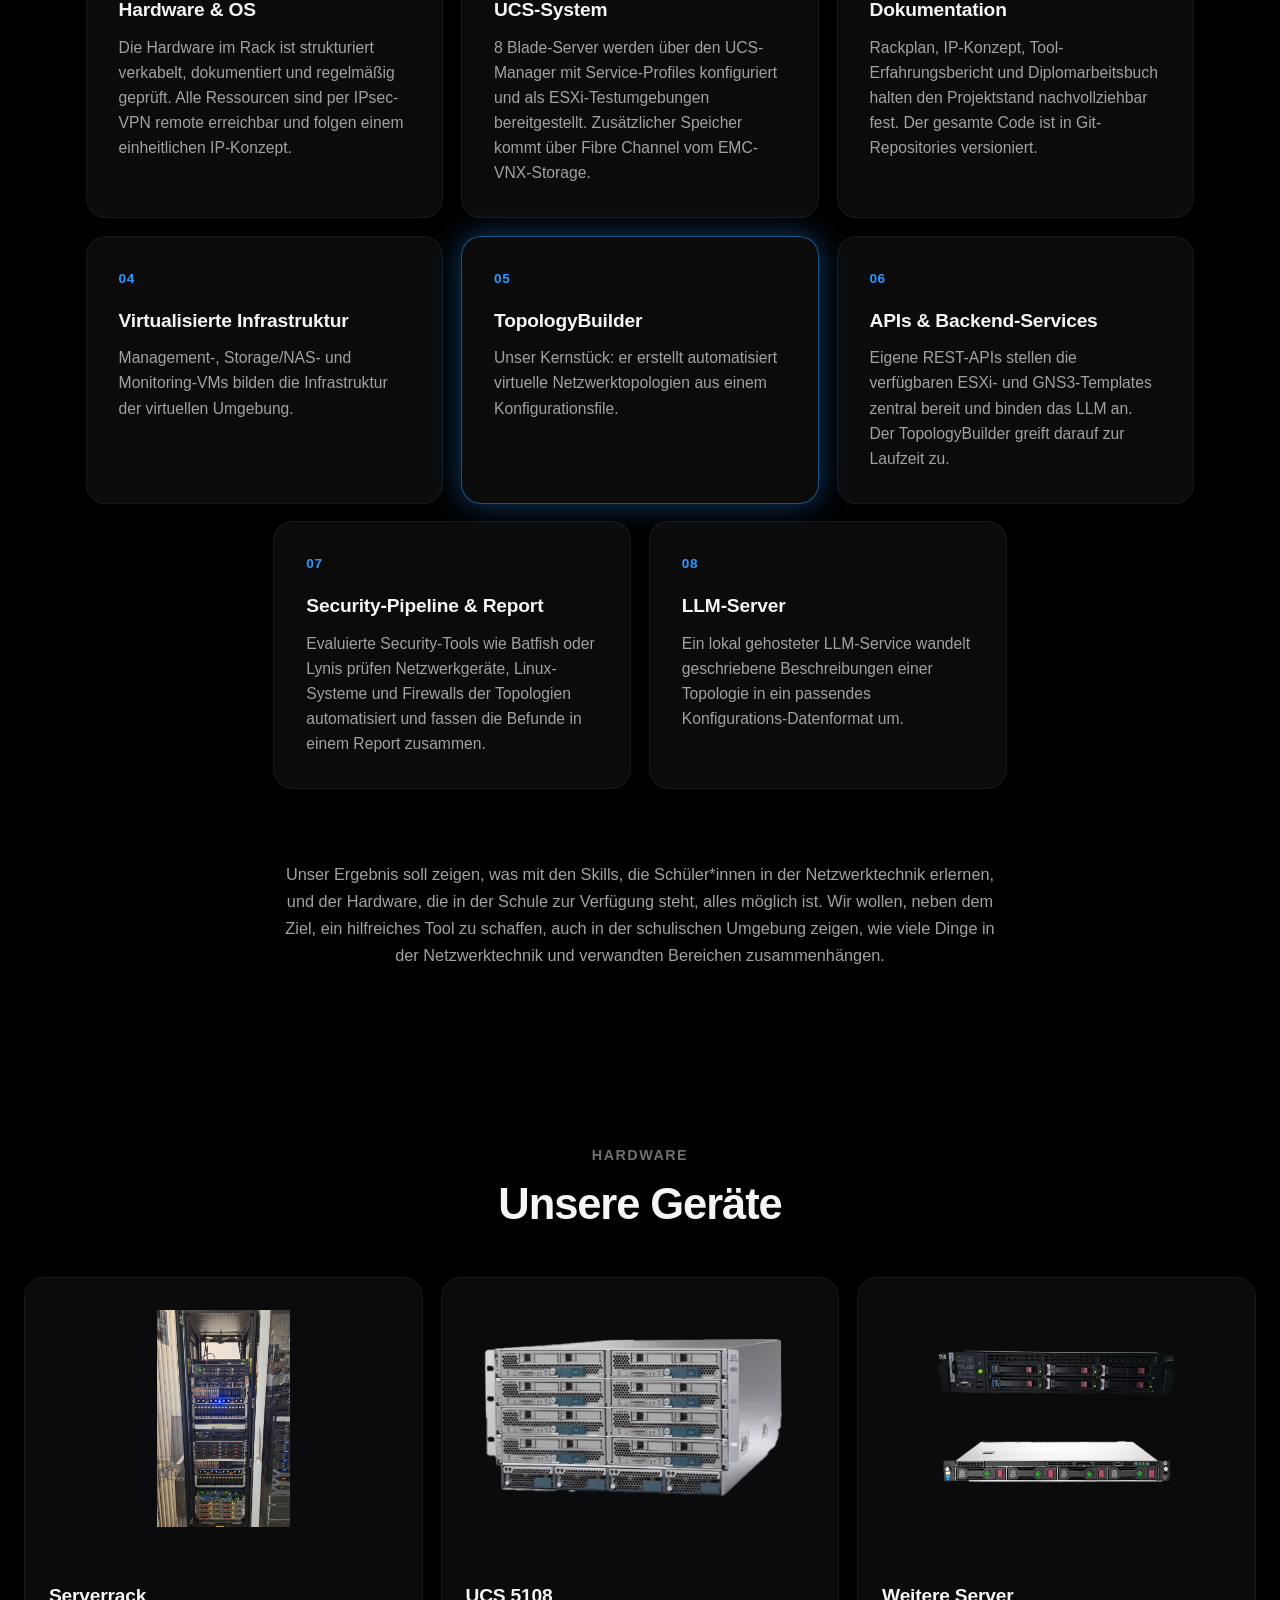
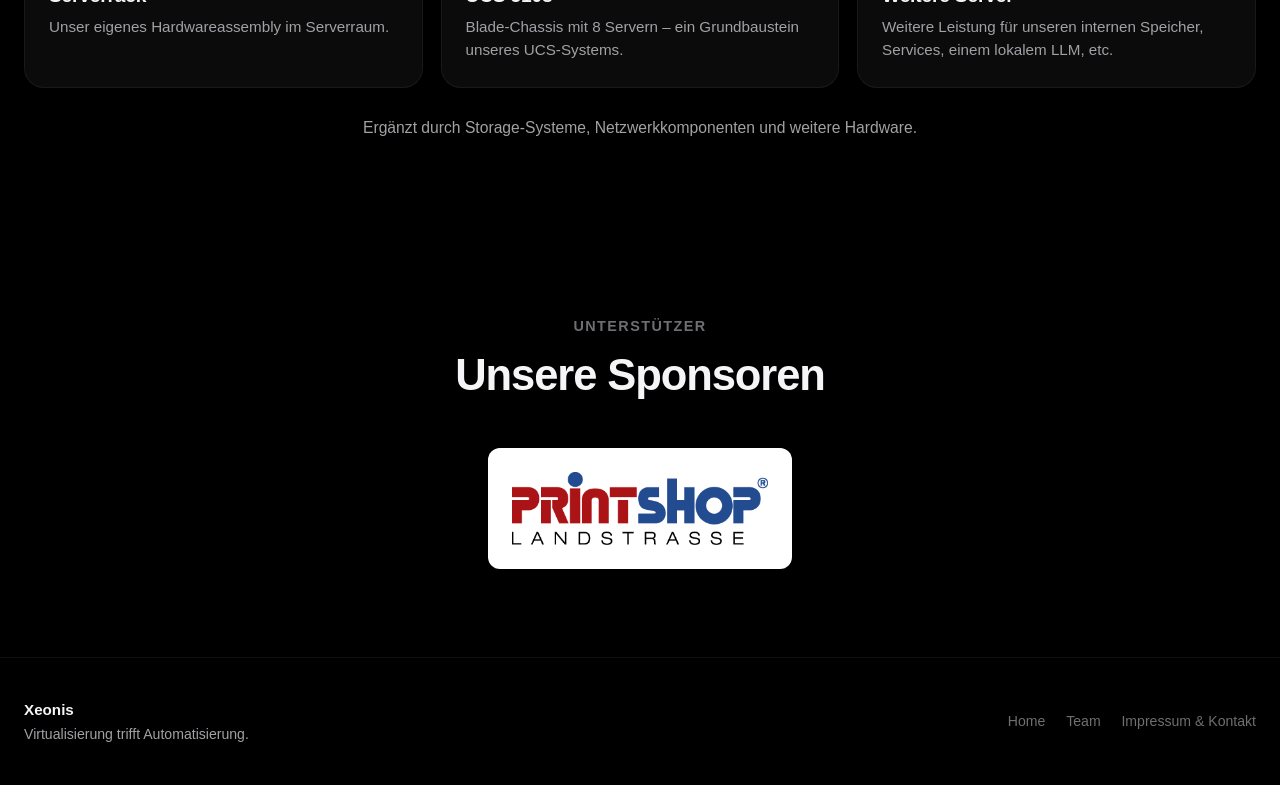
==== commit 7acac548: "Link zum Sponsor" ====
--- a/index.html
+++ b/index.html
@@ -213,7 +213,9 @@
             </div>
 
             <figure class="sponsor-logo reveal">
-                <img src="assets/logo_printshop_landstr.png" alt="Printshop Landstraße">
+                <a href="https://www.printshop-landstrasse.at" target="_blank" rel="noopener noreferrer" aria-label="Zur Website von Printshop Landstraße">
+                    <img src="assets/logo_printshop_landstr.png" alt="Printshop Landstraße">
+                </a>
             </figure>
         </div>
     </section>
--- a/css/style.css
+++ b/css/style.css
@@ -816,13 +816,10 @@
 }
 
 .sponsor-logo img {
-    width: 100%;
-    max-width: 20%;
+    width: clamp(11rem, 48vw, 19rem);
     height: auto;
-    border-radius: 12px;
-}
-
-.sponsor-logo img {
+    border-radius: 0.75rem;
     background: #fff;
-    padding: 24px 24px;
-}
+    padding: clamp(0.75rem, 2vw, 1.5rem);
+    
+}
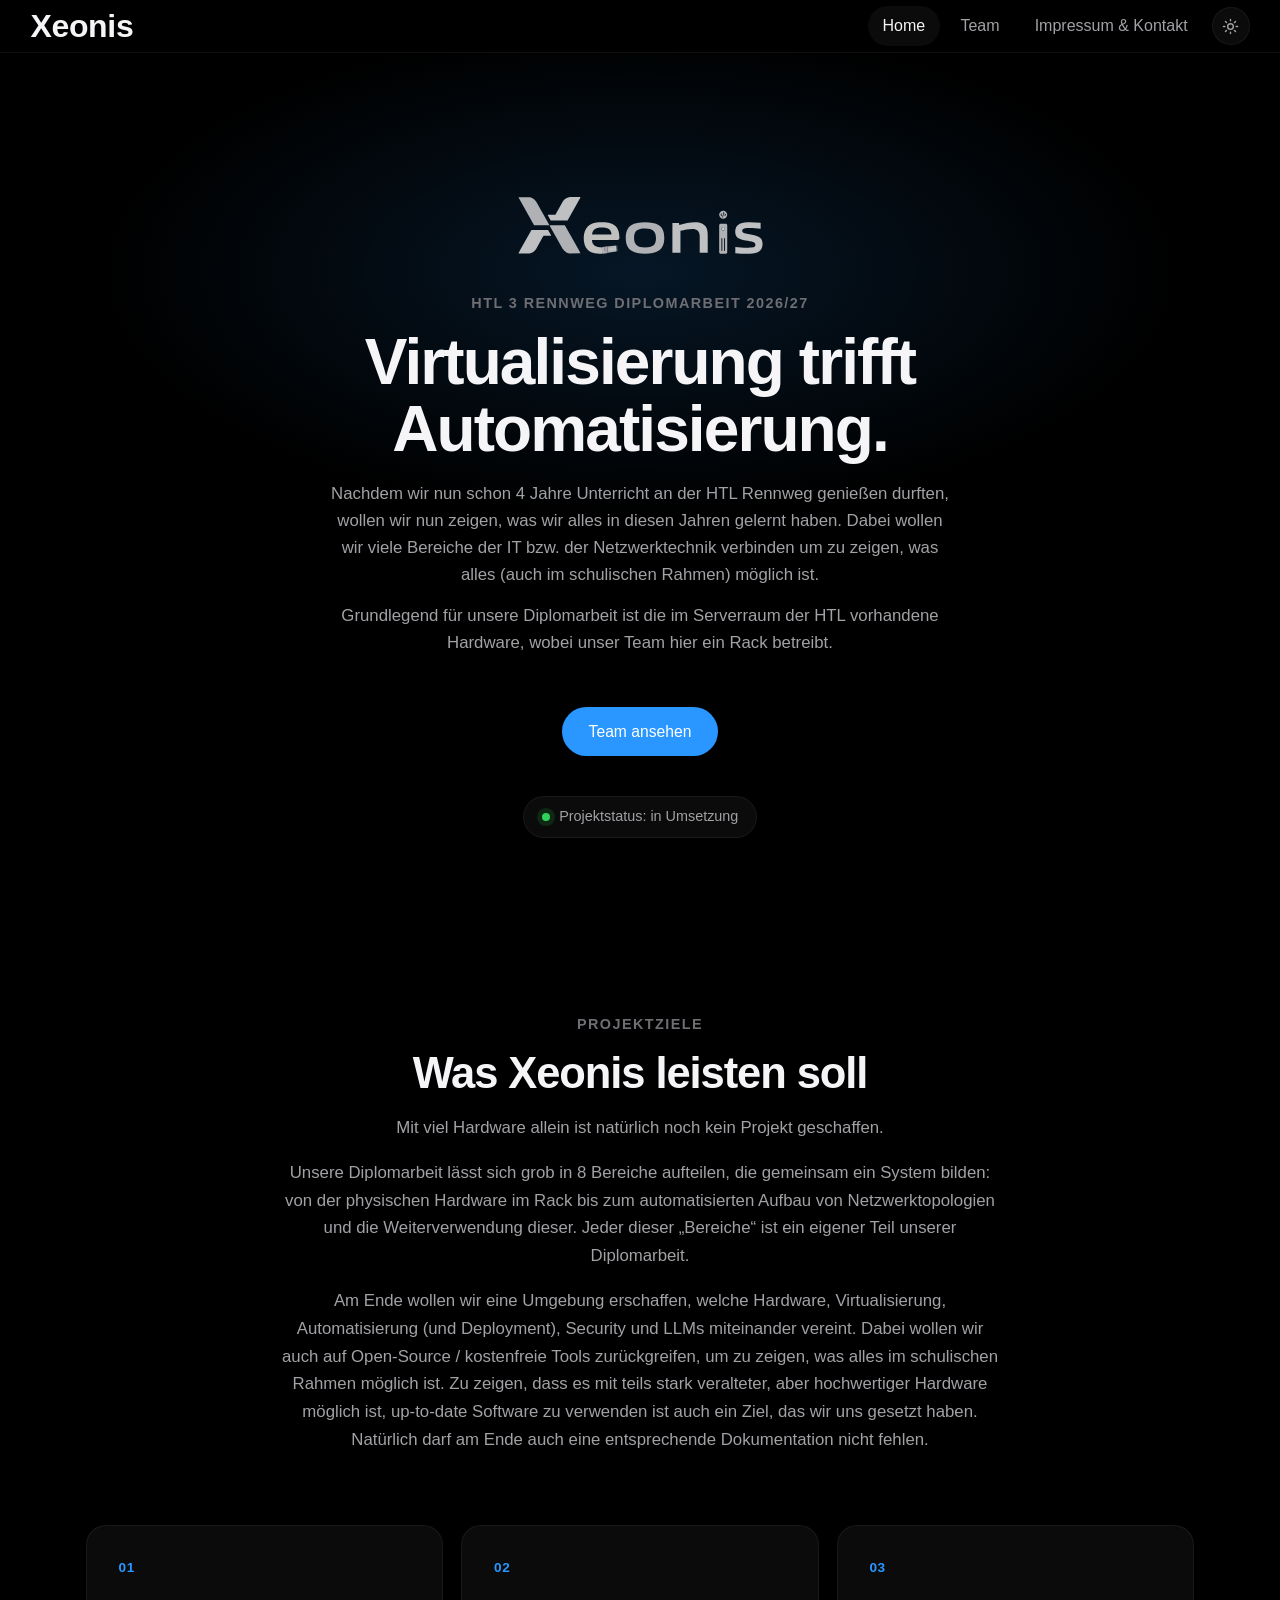
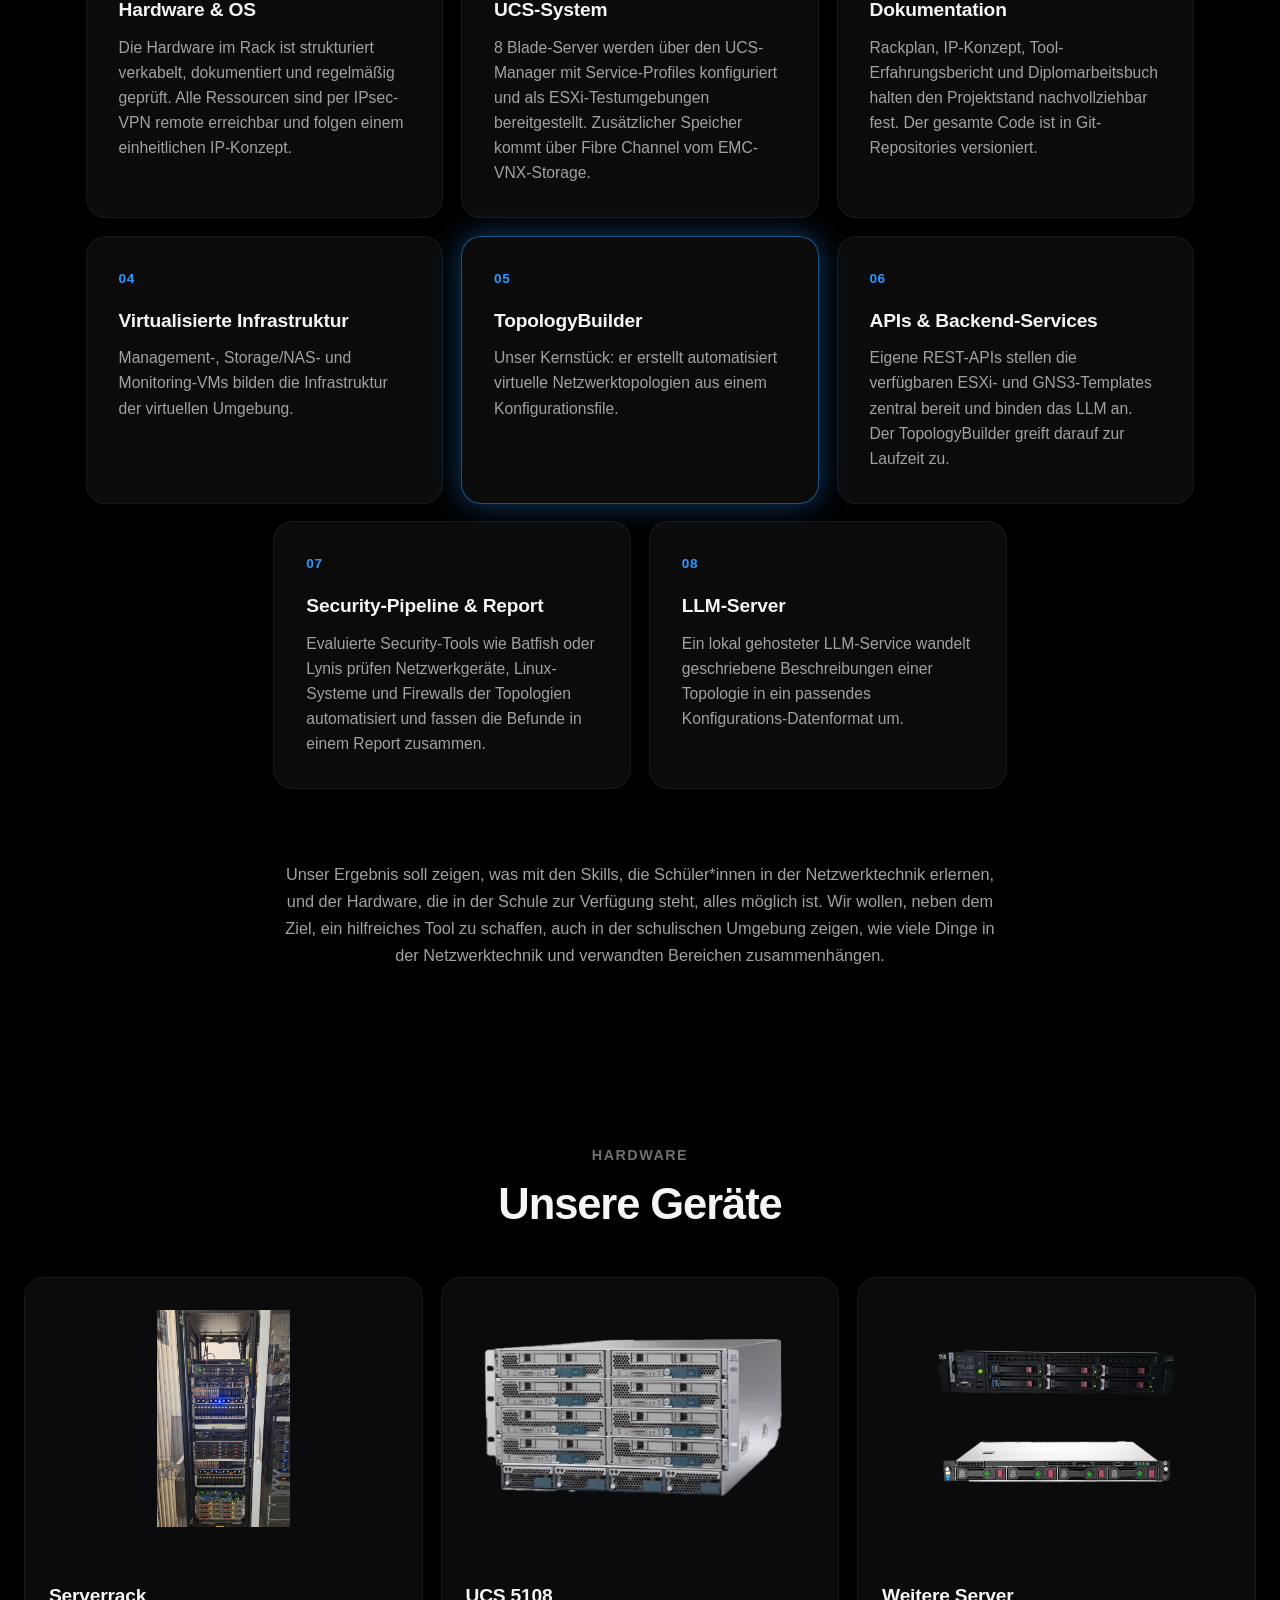
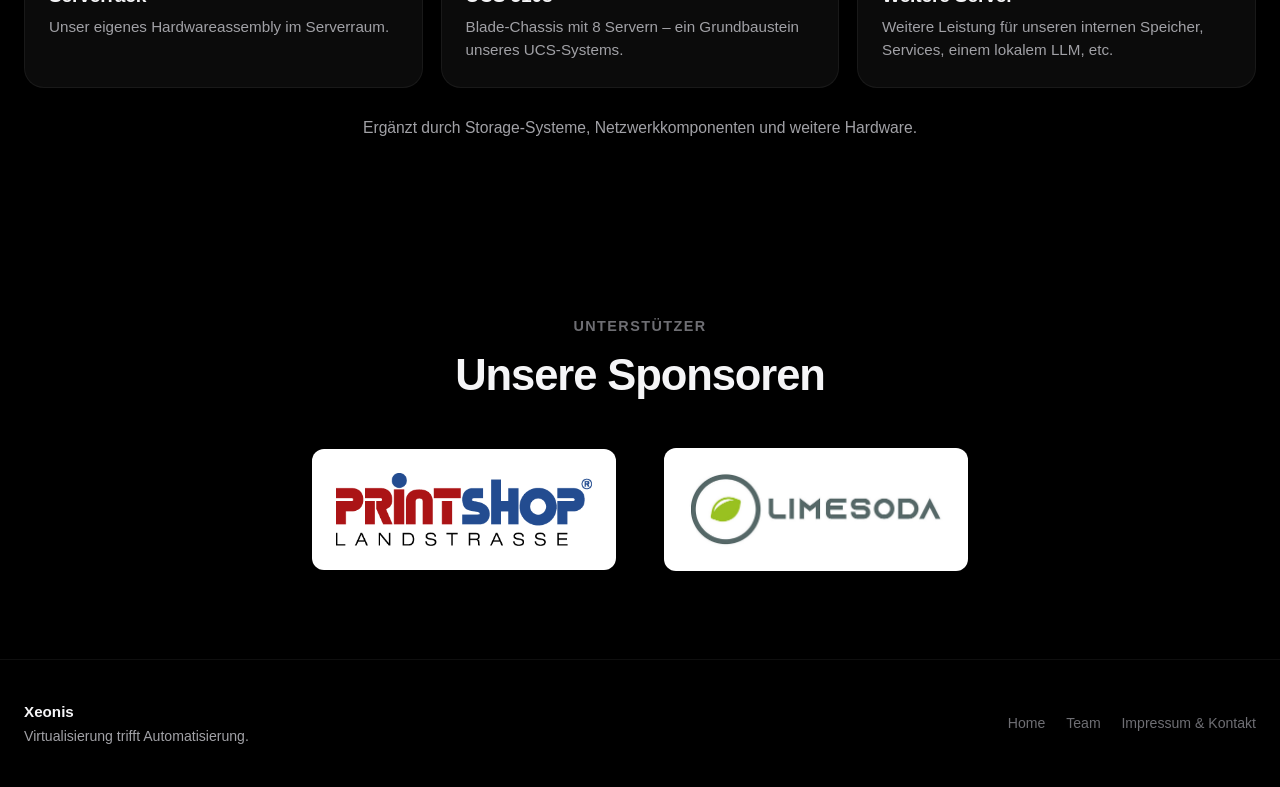
==== commit 2ad4253d: "sponsor added" ====
--- a/index.html
+++ b/index.html
@@ -211,12 +211,20 @@
                 <p class="eyebrow">Unterstützer</p>
                 <h2>Unsere Sponsoren</h2>
             </div>
-
-            <figure class="sponsor-logo reveal">
-                <a href="https://www.printshop-landstrasse.at" target="_blank" rel="noopener noreferrer" aria-label="Zur Website von Printshop Landstraße">
-                    <img src="assets/logo_printshop_landstr.png" alt="Printshop Landstraße">
-                </a>
-            </figure>
+            <div class="sponsor-logos">
+                <figure class="sponsor-logo reveal">
+                    <a href="https://www.printshop-landstrasse.at" target="_blank" rel="noopener noreferrer" aria-label="Zur Website von Printshop Landstraße">
+                        <img src="assets/logo_printshop_landstr.png" alt="Printshop Landstraße">
+                    </a>
+                </figure>
+
+                <figure class="sponsor-logo reveal">
+                    <a href="https://www.limesoda.com" target="_blank" rel="noopener noreferrer" aria-label="Zur Website von LimeSoda">
+                        <img src="assets/logo_limesoda.jpg" alt="LimeSoda">
+                    </a>
+                </figure>
+            </div>
+            </div>
         </div>
     </section>
 
--- a/css/style.css
+++ b/css/style.css
@@ -823,3 +823,11 @@
     padding: clamp(0.75rem, 2vw, 1.5rem);
     
 }
+
+.sponsor-logos {
+    display: flex;
+    justify-content: center;
+    align-items: center;
+    gap: 3rem;
+    flex-wrap: wrap;
+}
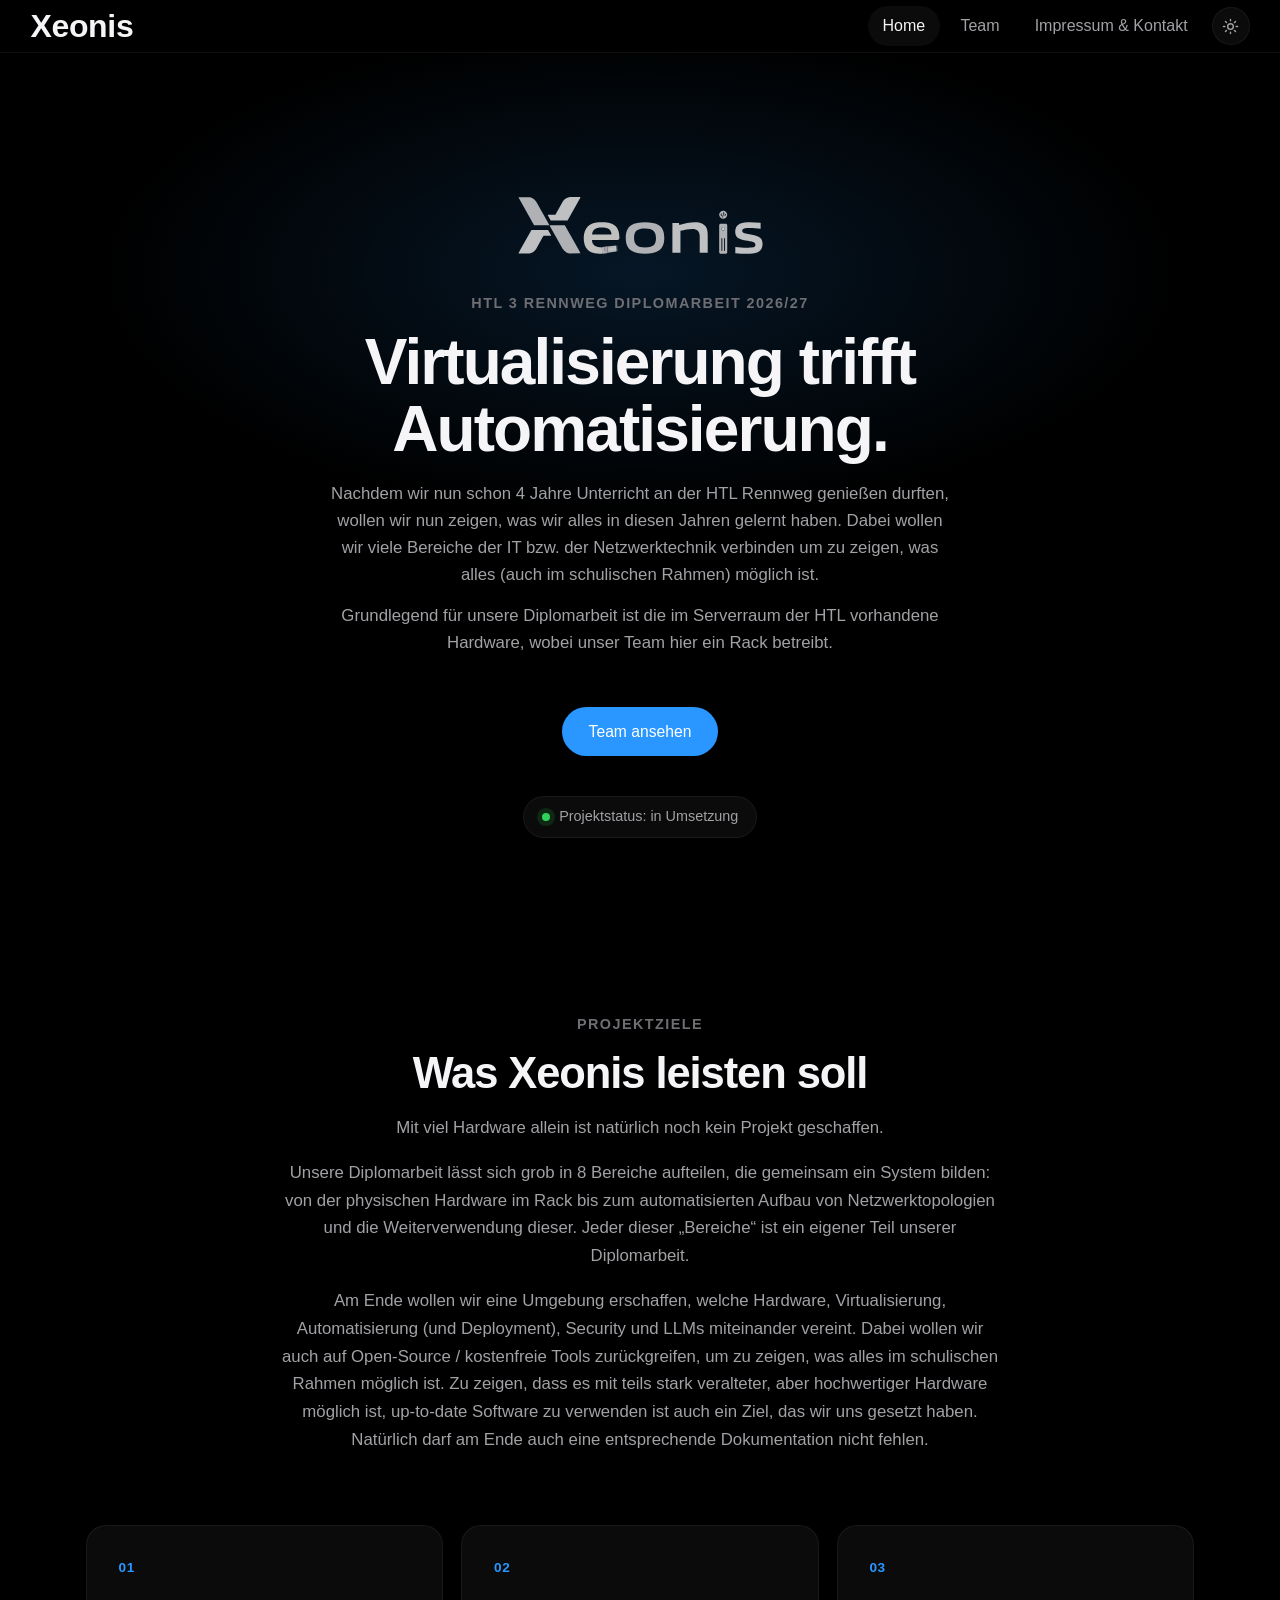
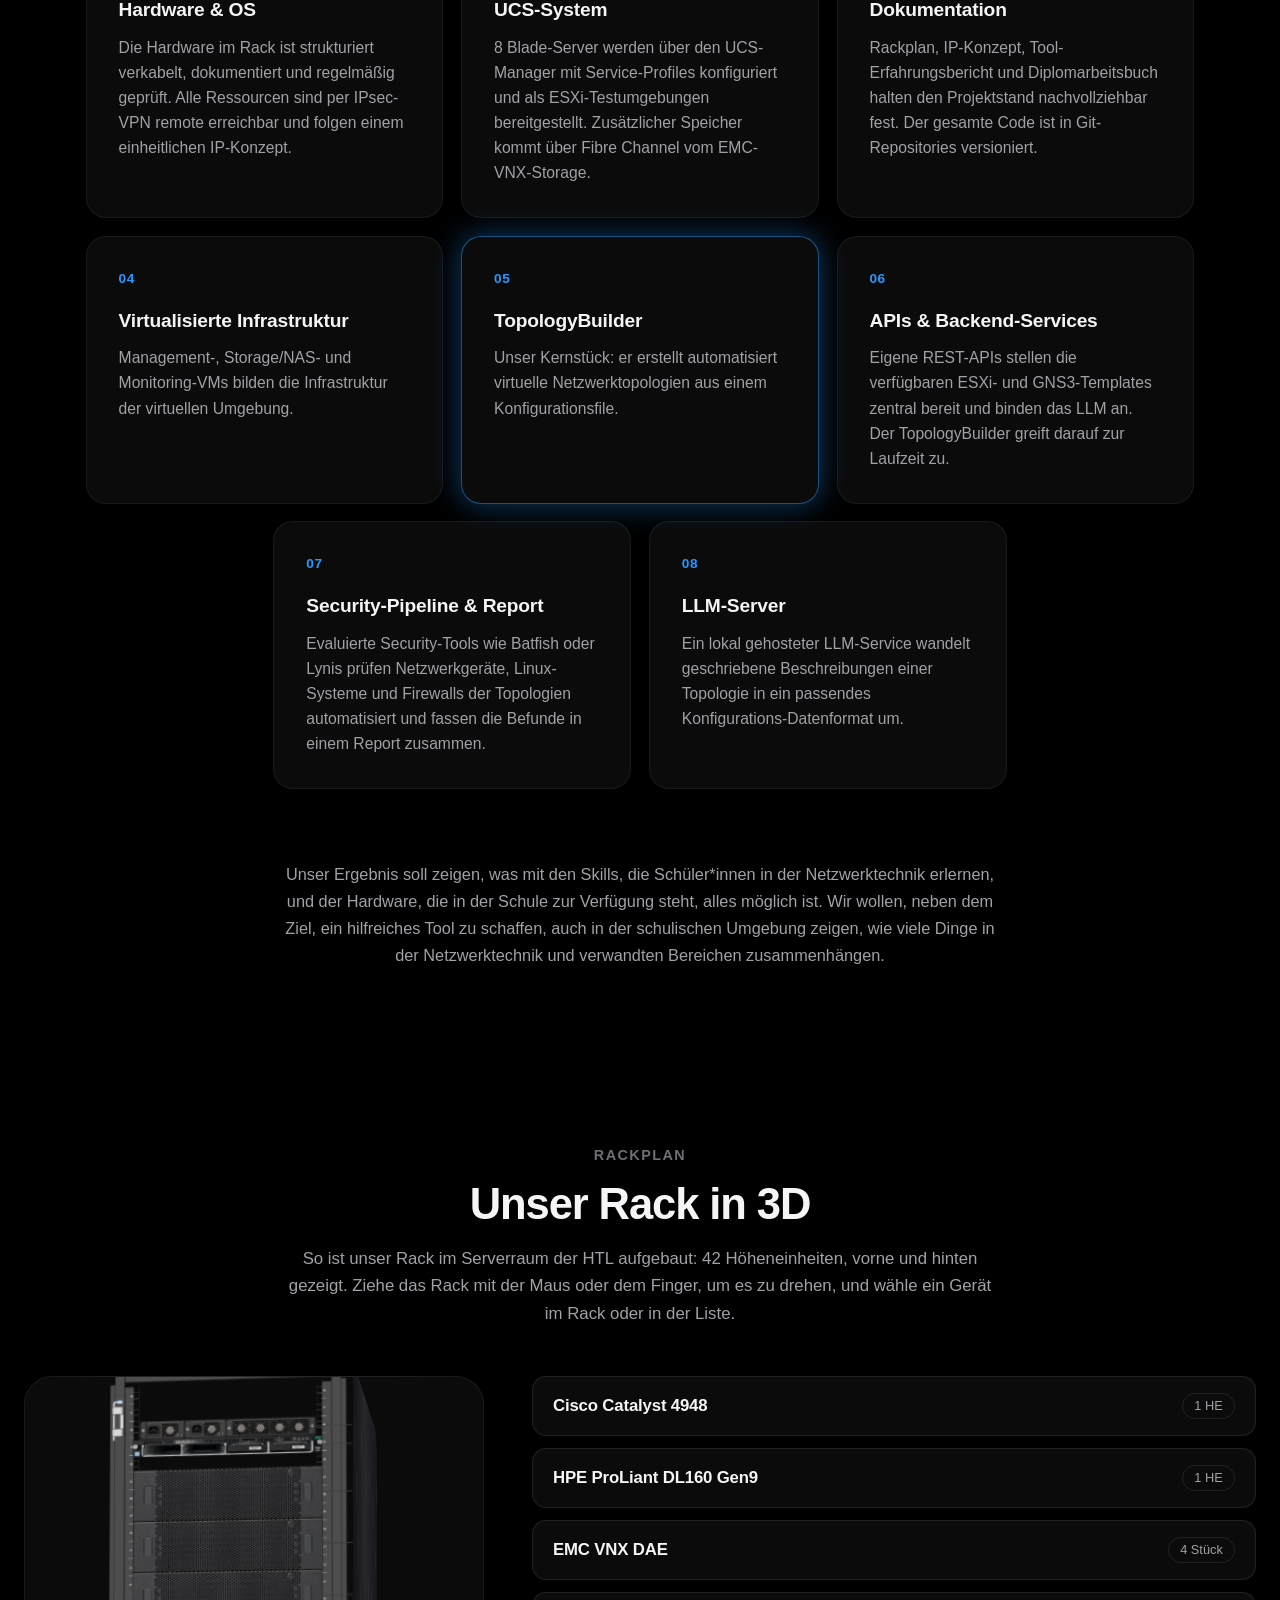
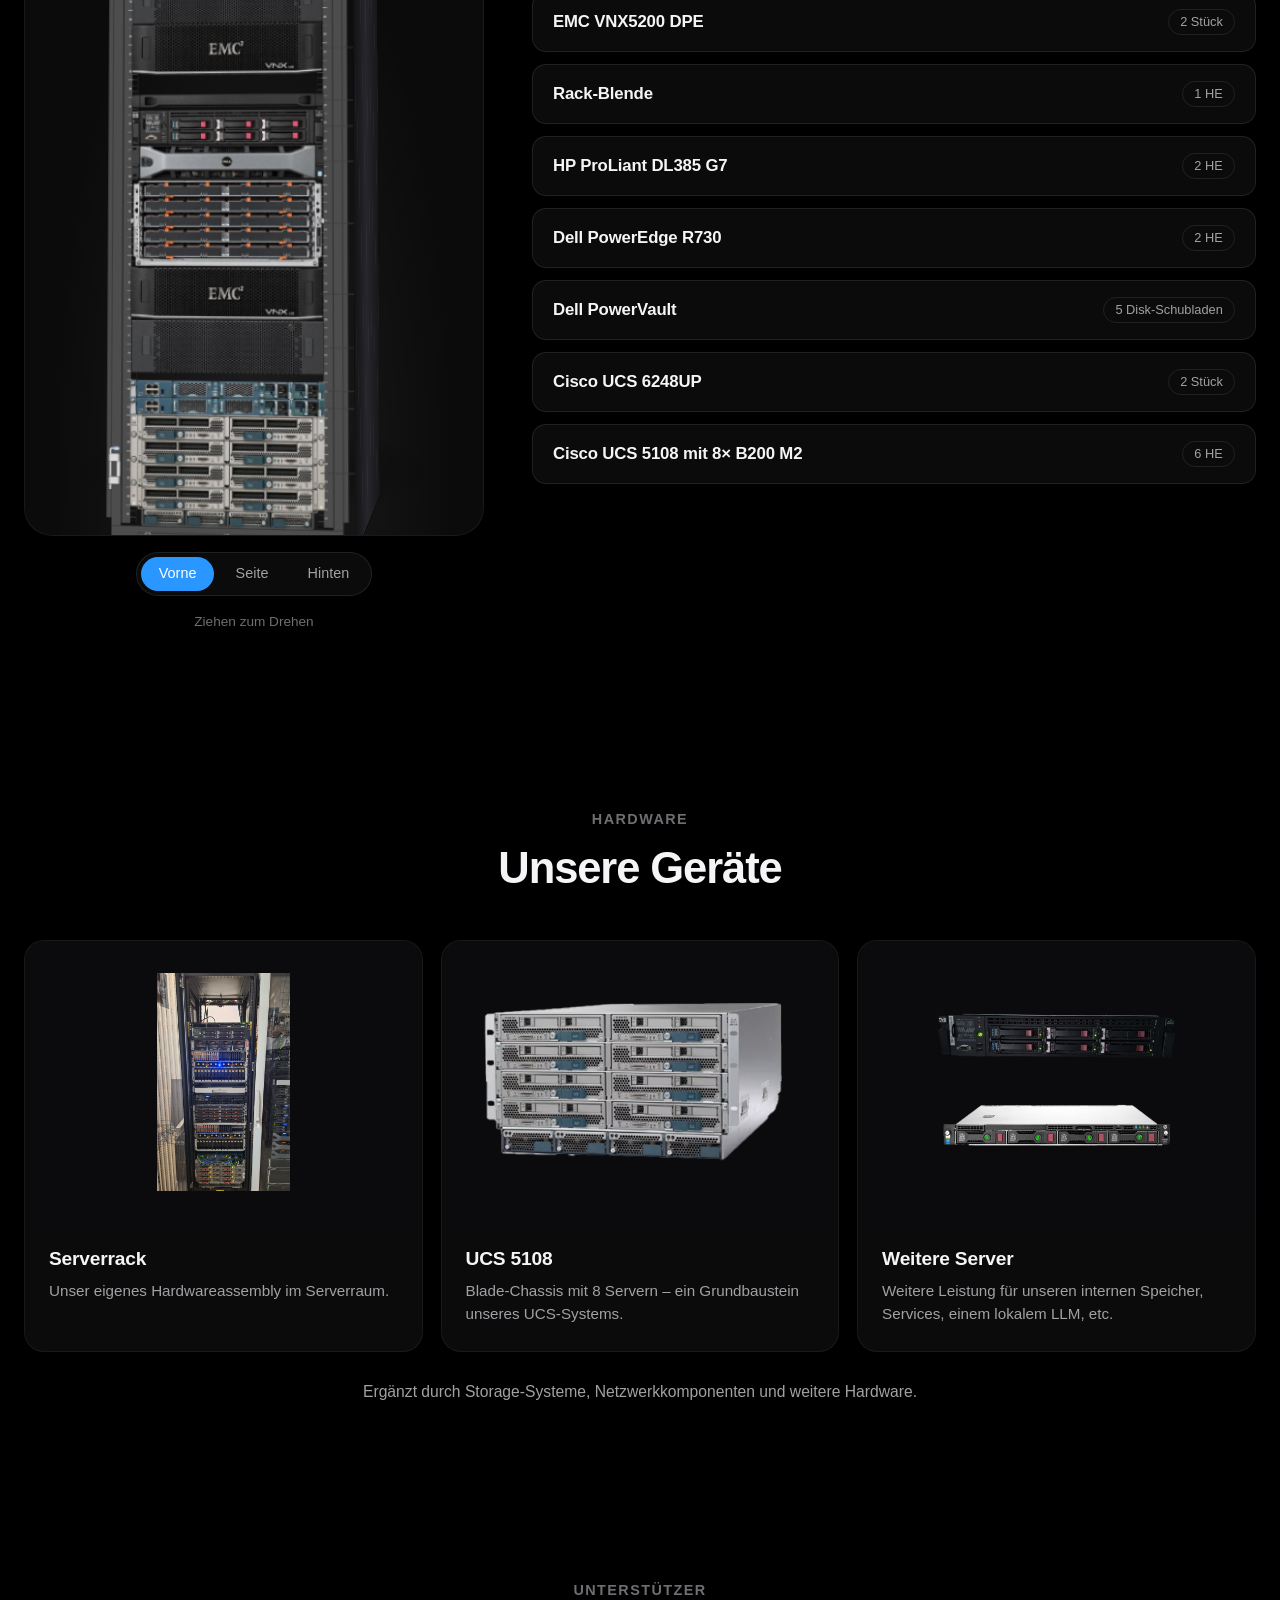
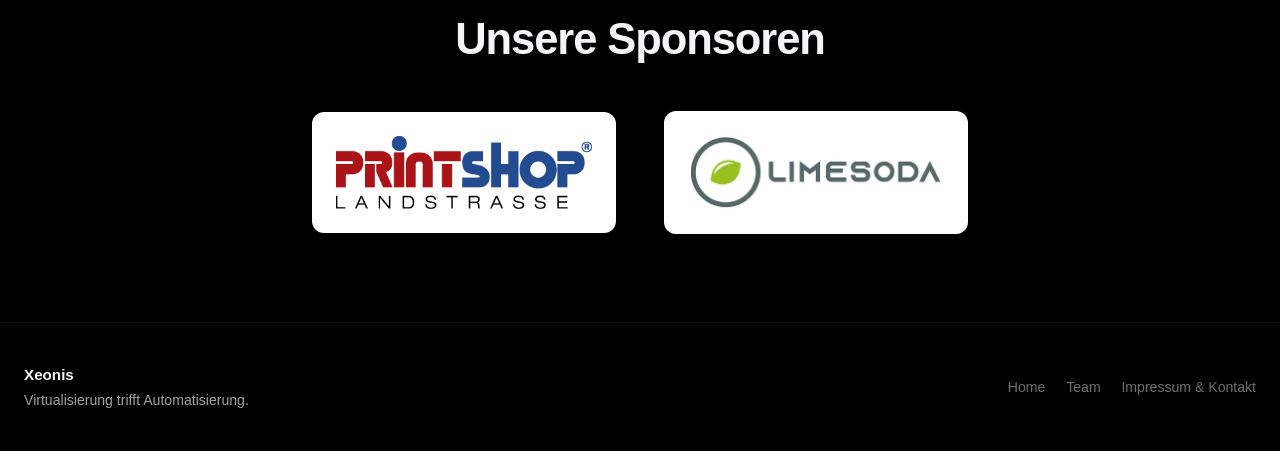
==== commit 3b8729d8: "add the 3D rack plan section" ====
--- a/index.html
+++ b/index.html
@@ -8,6 +8,7 @@
     <meta name="description"
           content="Landingpage für Xeonis, eine HTL-Diplomarbeit rund um Virtualisierung, Automatisierung, Hardware, Server und LLMs.">
     <link rel="stylesheet" href="css/style.css?v=2">
+    <link rel="stylesheet" href="css/rack.css?v=1">
 </head>
 <body>
 <header class="site-header">
@@ -169,6 +170,47 @@
         </div>
     </section>
 
+    <section class="section" id="rackplan">
+        <div class="container">
+            <div class="section-heading reveal">
+                <p class="eyebrow">Rackplan</p>
+                <h2>Unser Rack in 3D</h2>
+                <p class="goals__intro">
+                    So ist unser Rack im Serverraum der HTL aufgebaut: 42 Höheneinheiten, vorne und hinten gezeigt.
+                    Ziehe das Rack mit der Maus oder dem Finger, um es zu drehen, und wähle ein Gerät im Rack oder in der Liste.
+                </p>
+            </div>
+
+            <div class="rack-layout">
+                <div class="rack-viewer">
+                    <div class="rack-stage" id="rackStage" tabindex="0"
+                         role="group" aria-label="3D-Ansicht des Racks, mit Maus, Finger oder Pfeiltasten drehbar">
+                        <div class="rack-floor" aria-hidden="true"></div>
+                        <div class="rack-3d" id="rack3d">
+                            <div class="rack-face rack-face--front">
+                                <img src="assets/rack/rack-front.webp" width="930" height="2977" alt="Rack von vorne: Switch, Server, EMC-Speicher, PowerVault und das UCS-Blade-Chassis" draggable="false">
+                            </div>
+                            <div class="rack-face rack-face--back">
+                                <img src="assets/rack/rack-back.webp" width="930" height="2977" alt="Rack von hinten mit den Anschlüssen und Netzteilen" loading="lazy" draggable="false">
+                            </div>
+                            <div class="rack-face rack-face--left" aria-hidden="true"></div>
+                            <div class="rack-face rack-face--right" aria-hidden="true"></div>
+                            <div class="rack-face rack-face--top" aria-hidden="true"></div>
+                        </div>
+                    </div>
+                    <div class="rack-controls" role="group" aria-label="Ansicht wählen">
+                        <button type="button" data-view="front" aria-pressed="true">Vorne</button>
+                        <button type="button" data-view="side" aria-pressed="false">Seite</button>
+                        <button type="button" data-view="back" aria-pressed="false">Hinten</button>
+                    </div>
+                    <p class="rack-hint">Ziehen zum Drehen</p>
+                </div>
+
+                <ul class="rack-list" id="rackList"></ul>
+            </div>
+        </div>
+    </section>
+
     <section class="section">
         <div class="container">
             <div class="section-heading reveal">
@@ -245,5 +287,6 @@
 </footer>
 
 <script src="js/main.js"></script>
+<script src="js/rack.js"></script>
 </body>
 </html>
--- a/css/rack.css
+++ b/css/rack.css
@@ -0,0 +1,279 @@
+/* Rackplan: drehbares 3D-Rack (reines CSS 3D, keine Bibliothek) */
+
+.rack-layout {
+    --rack-h: min(80vh, 900px);
+    --rack-w: calc(var(--rack-h) * 0.3124); /* Seitenverhältnis der Rack-Bilder (930 x 2977) */
+    --rack-d: calc(var(--rack-w) * 1.5);
+    display: grid;
+    grid-template-columns: minmax(300px, 460px) 1fr;
+    gap: 3rem;
+    align-items: start;
+}
+
+.rack-viewer {
+    position: sticky;
+    top: calc(var(--header-height) + 1rem);
+    display: flex;
+    flex-direction: column;
+    align-items: center;
+    gap: 1rem;
+}
+
+.rack-stage {
+    position: relative;
+    width: 100%;
+    height: calc(var(--rack-h) + 2.5rem);
+    display: flex;
+    align-items: center;
+    justify-content: center;
+    perspective: 1800px;
+    perspective-origin: 50% 40%;
+    border-radius: var(--radius-lg);
+    background:
+        radial-gradient(ellipse at 50% 92%, var(--surface-strong), transparent 62%),
+        var(--surface);
+    border: 1px solid var(--border-soft);
+    overflow: hidden;
+    cursor: grab;
+    touch-action: pan-y; /* senkrecht scrollt die Seite, waagrechtes Ziehen dreht das Rack */
+    user-select: none;
+    -webkit-user-select: none;
+}
+
+.rack-stage.is-dragging {
+    cursor: grabbing;
+}
+
+.rack-stage:focus-visible {
+    outline: 2px solid var(--accent);
+    outline-offset: 3px;
+}
+
+.rack-floor {
+    position: absolute;
+    left: 50%;
+    bottom: 1.1rem;
+    width: calc(var(--rack-d) * 1.1);
+    height: calc(var(--rack-d) * 0.28);
+    transform: translateX(-50%);
+    border-radius: 50%;
+    background: radial-gradient(ellipse at center, rgba(0, 0, 0, 0.5), transparent 70%);
+    pointer-events: none;
+}
+
+.rack-3d {
+    position: relative;
+    width: var(--rack-w);
+    height: var(--rack-h);
+    transform-style: preserve-3d;
+    transform: rotateX(var(--rx, 4deg)) rotateY(var(--ry, -14deg));
+    will-change: transform;
+}
+
+.rack-face {
+    position: absolute;
+    backface-visibility: hidden;
+    -webkit-backface-visibility: hidden;
+}
+
+.rack-face--front,
+.rack-face--back {
+    inset: 0;
+}
+
+.rack-face--front {
+    transform: translateZ(calc(var(--rack-d) / 2));
+}
+
+.rack-face--back {
+    transform: rotateY(180deg) translateZ(calc(var(--rack-d) / 2));
+}
+
+.rack-face img {
+    width: 100%;
+    height: 100%;
+    object-fit: fill;
+    pointer-events: none;
+    -webkit-user-drag: none;
+}
+
+/* Seiten und Deckel des Racks: einfache Stahlflächen, damit der Körper sichtbar ist */
+.rack-face--left,
+.rack-face--right {
+    top: 0;
+    width: var(--rack-d);
+    height: 100%;
+    left: calc((var(--rack-w) - var(--rack-d)) / 2);
+    background:
+        repeating-linear-gradient(90deg, rgba(255, 255, 255, 0.035) 0 2px, transparent 2px 22px),
+        linear-gradient(90deg, #131316, #26262b 45%, #17171a);
+    box-shadow: inset 0 0 0 2px #0a0a0c;
+}
+
+.rack-face--left {
+    transform: rotateY(-90deg) translateZ(calc(var(--rack-w) / 2));
+}
+
+.rack-face--right {
+    transform: rotateY(90deg) translateZ(calc(var(--rack-w) / 2));
+}
+
+.rack-face--top {
+    left: 0;
+    width: 100%;
+    height: var(--rack-d);
+    top: calc((var(--rack-h) - var(--rack-d)) / 2);
+    transform: rotateX(90deg) translateZ(calc(var(--rack-h) / 2));
+    background:
+        repeating-linear-gradient(0deg, rgba(255, 255, 255, 0.04) 0 2px, transparent 2px 18px),
+        linear-gradient(180deg, #2b2b30, #1a1a1d);
+    box-shadow: inset 0 0 0 2px #0a0a0c;
+}
+
+/* klickbare Geräteflächen auf Vorder- und Rückseite */
+.rack-hit {
+    position: absolute;
+    left: 10.3%;
+    width: 76.9%;
+    padding: 0;
+    border: 0;
+    border-radius: 3px;
+    background: transparent;
+    cursor: pointer;
+    outline: none;
+    transition: background-color 0.25s ease, box-shadow 0.25s ease;
+}
+
+.rack-hit.is-active {
+    background: color-mix(in srgb, var(--accent) 26%, transparent);
+    box-shadow: 0 0 0 2px var(--accent), 0 0 18px color-mix(in srgb, var(--accent) 70%, transparent);
+}
+
+.rack-controls {
+    display: inline-flex;
+    gap: 0.25rem;
+    padding: 0.25rem;
+    border: 1px solid var(--border);
+    border-radius: 999px;
+    background: var(--surface);
+}
+
+.rack-controls button {
+    font: inherit;
+    font-size: 0.9rem;
+    padding: 0.4rem 1.1rem;
+    border: 0;
+    border-radius: 999px;
+    background: transparent;
+    color: var(--text-secondary);
+    cursor: pointer;
+}
+
+.rack-controls button[aria-pressed="true"] {
+    background: var(--accent);
+    color: #fff;
+}
+
+.rack-controls button:focus-visible {
+    outline: 2px solid var(--accent);
+    outline-offset: 2px;
+}
+
+.rack-hint {
+    font-size: 0.85rem;
+    color: var(--text-tertiary);
+    text-align: center;
+}
+
+/* Geräteliste */
+.rack-list {
+    list-style: none;
+    display: grid;
+    gap: 0.75rem;
+}
+
+.rack-item {
+    border: 1px solid var(--border);
+    border-radius: var(--radius-sm);
+    background: var(--surface);
+    transition: border-color 0.25s ease, background-color 0.25s ease;
+}
+
+.rack-item.is-active {
+    border-color: var(--accent);
+    background: var(--surface-strong);
+}
+
+.rack-item > button {
+    width: 100%;
+    display: flex;
+    align-items: center;
+    justify-content: space-between;
+    gap: 1rem;
+    padding: 1rem 1.25rem;
+    border: 0;
+    border-radius: inherit;
+    background: transparent;
+    color: inherit;
+    font: inherit;
+    text-align: left;
+    cursor: pointer;
+}
+
+.rack-item > button:focus-visible {
+    outline: 2px solid var(--accent);
+    outline-offset: -2px;
+}
+
+.rack-item-name {
+    font-weight: 600;
+    font-size: 1.05rem;
+    letter-spacing: -0.01em;
+}
+
+.rack-item-he {
+    flex: none;
+    font-size: 0.8rem;
+    color: var(--text-secondary);
+    border: 1px solid var(--border);
+    border-radius: 999px;
+    padding: 0.15rem 0.7rem;
+}
+
+.rack-item-body {
+    display: none;
+    padding: 0 1.25rem 1.1rem;
+    color: var(--text-secondary);
+}
+
+.rack-item.is-active .rack-item-body {
+    display: block;
+}
+
+.rack-item-body p + p {
+    margin-top: 0.5rem;
+}
+
+.rack-item-pos {
+    font-size: 0.85rem;
+    color: var(--text-tertiary);
+}
+
+@media (max-width: 920px) {
+    .rack-layout {
+        --rack-h: min(62vh, 560px);
+        grid-template-columns: 1fr;
+        gap: 2rem;
+    }
+
+    .rack-viewer {
+        position: static;
+    }
+}
+
+@media (prefers-reduced-motion: reduce) {
+    .rack-hit,
+    .rack-item {
+        transition: none;
+    }
+}
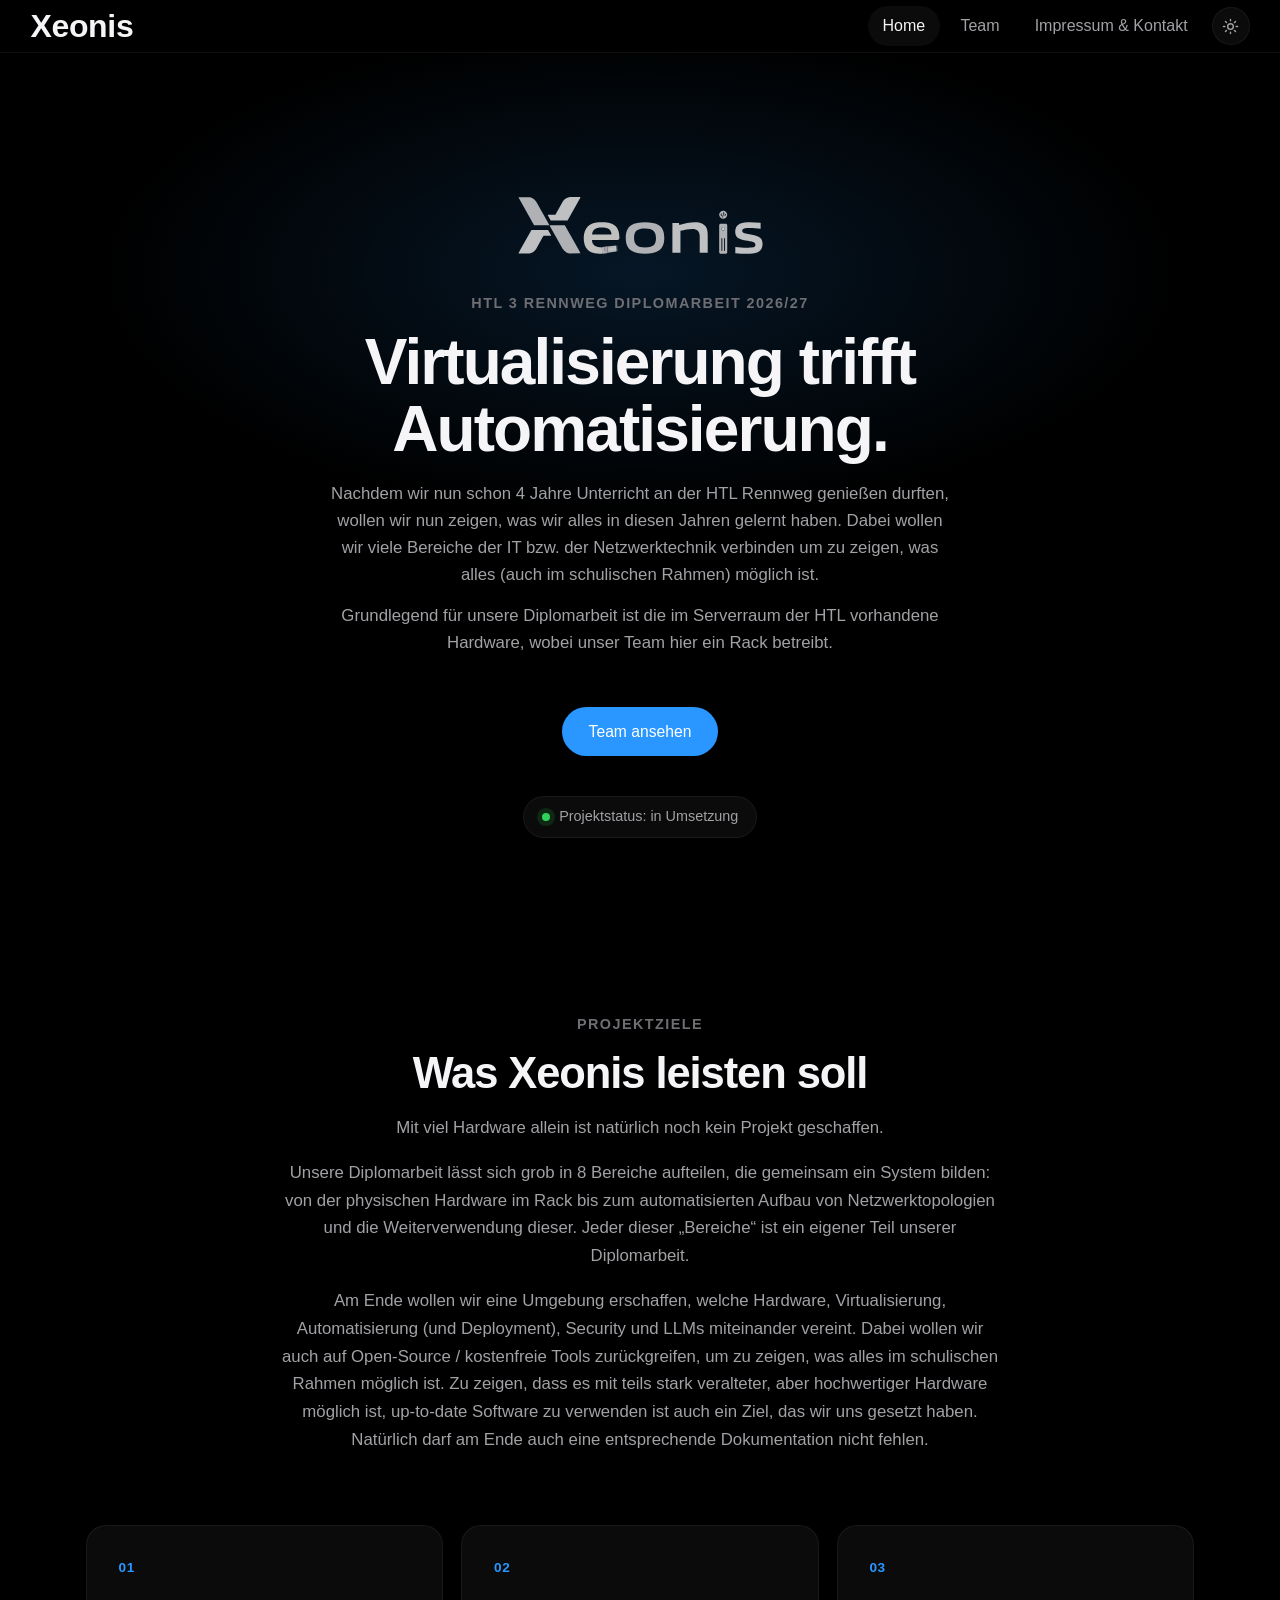
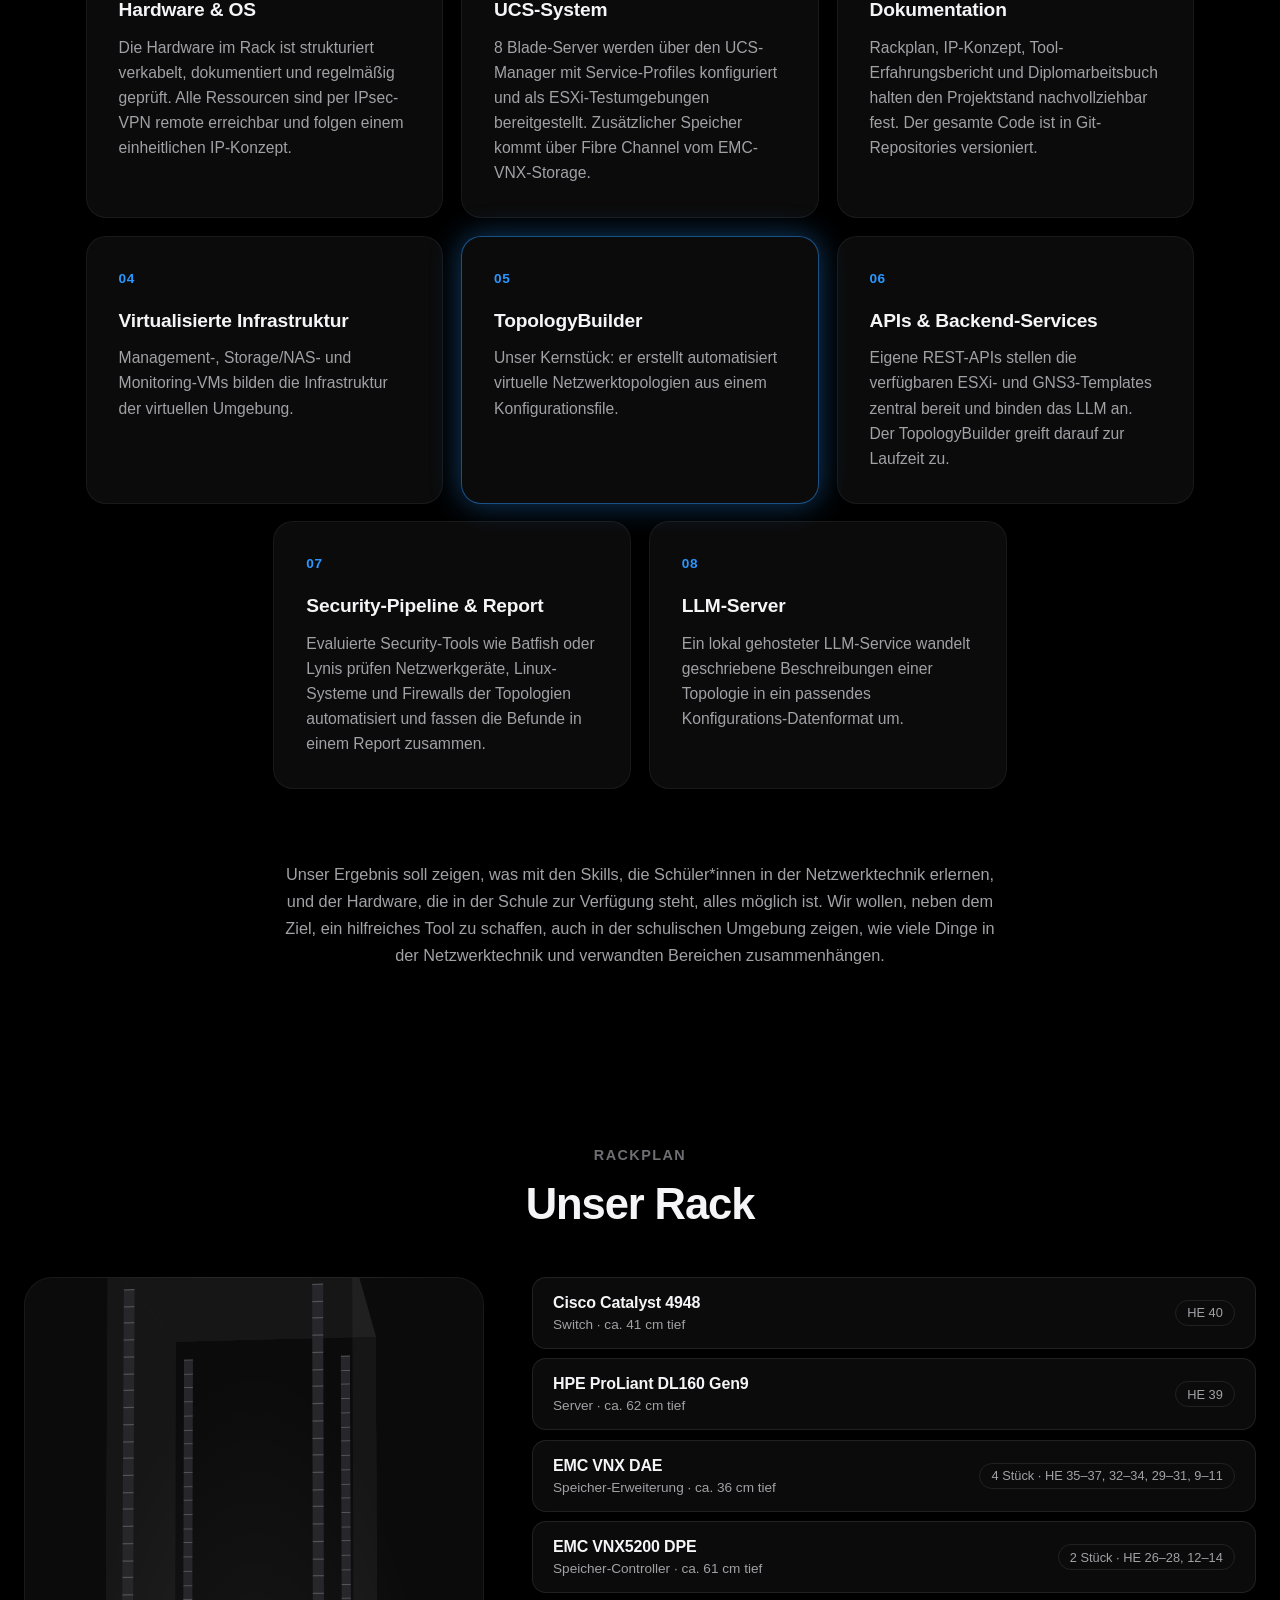
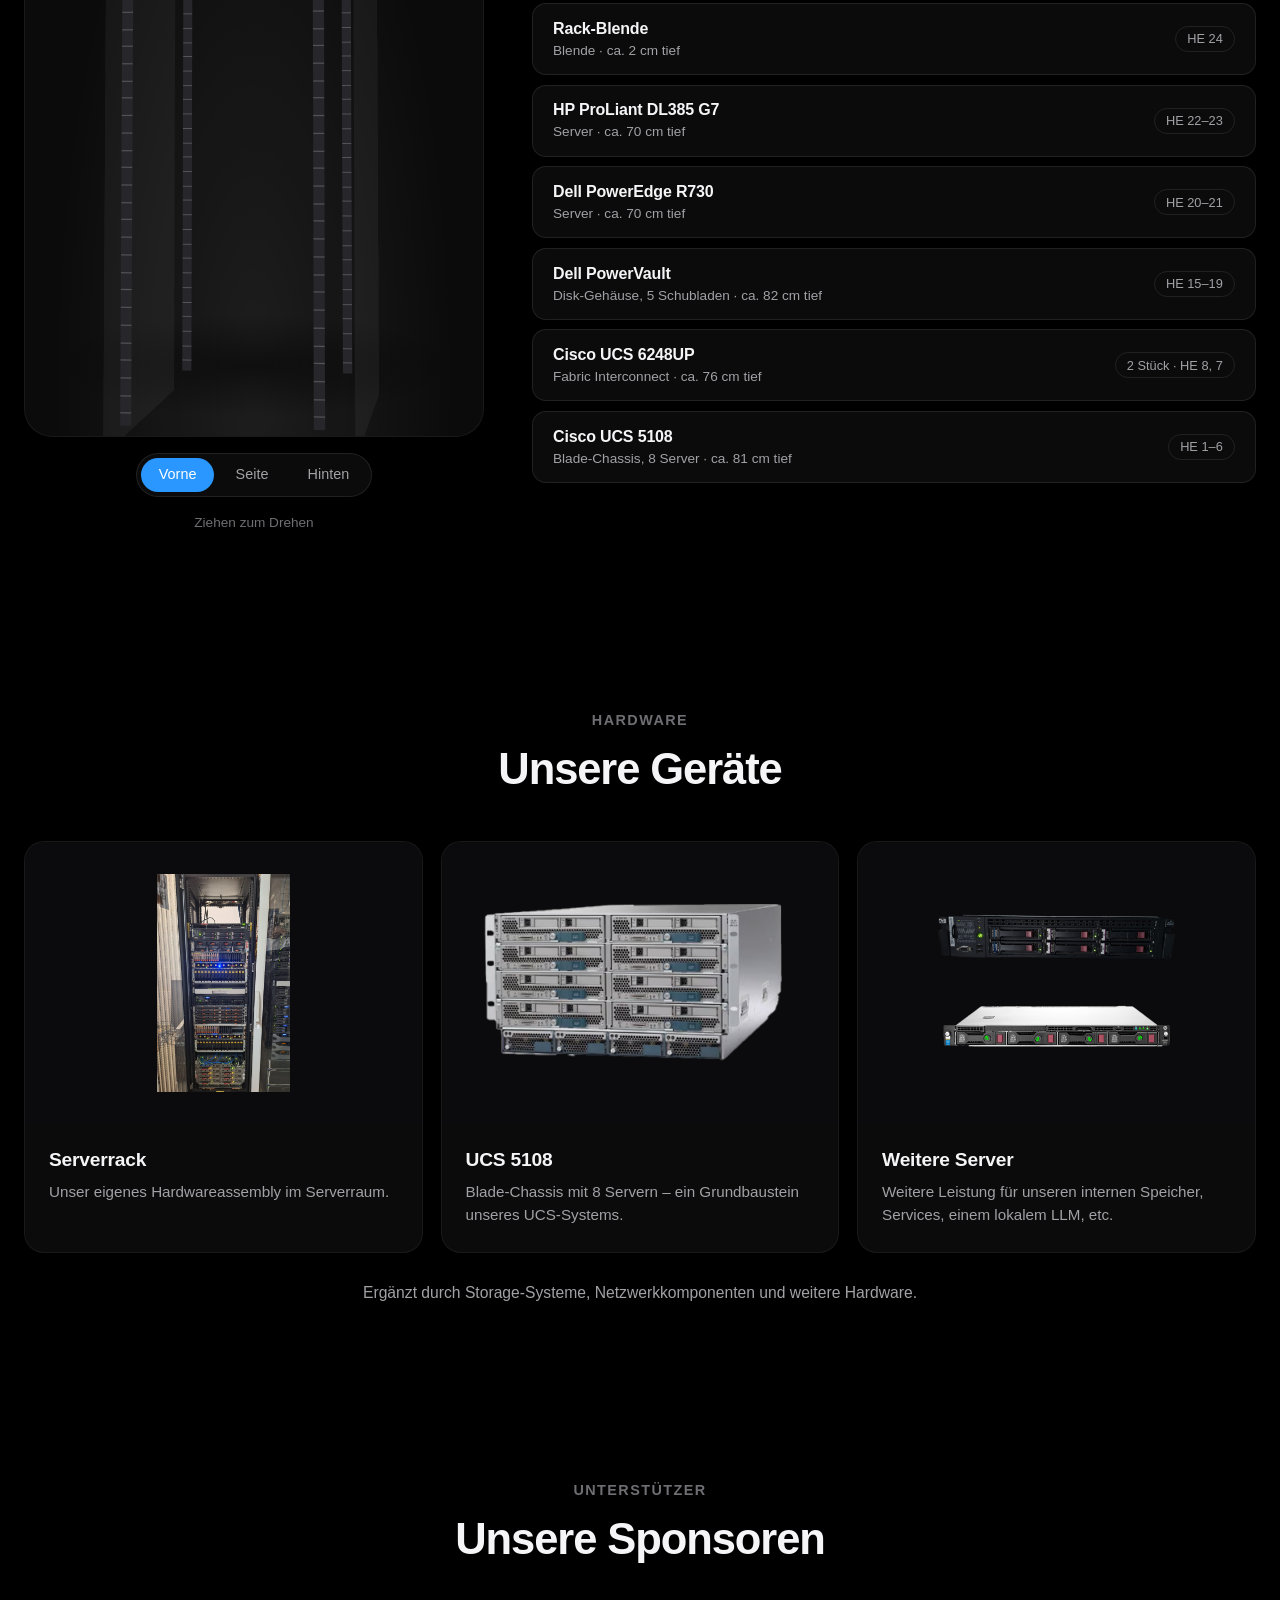
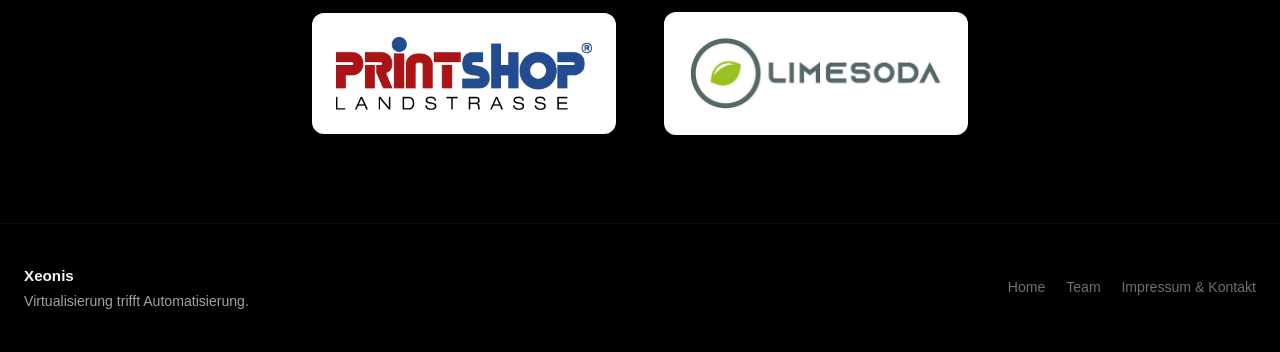
==== commit 3dcf4cf6: "build the 3D rack from devices with their own depth" ====
--- a/index.html
+++ b/index.html
@@ -174,11 +174,7 @@
         <div class="container">
             <div class="section-heading reveal">
                 <p class="eyebrow">Rackplan</p>
-                <h2>Unser Rack in 3D</h2>
-                <p class="goals__intro">
-                    So ist unser Rack im Serverraum der HTL aufgebaut: 42 Höheneinheiten, vorne und hinten gezeigt.
-                    Ziehe das Rack mit der Maus oder dem Finger, um es zu drehen, und wähle ein Gerät im Rack oder in der Liste.
-                </p>
+                <h2>Unser Rack</h2>
             </div>
 
             <div class="rack-layout">
@@ -186,17 +182,8 @@
                     <div class="rack-stage" id="rackStage" tabindex="0"
                          role="group" aria-label="3D-Ansicht des Racks, mit Maus, Finger oder Pfeiltasten drehbar">
                         <div class="rack-floor" aria-hidden="true"></div>
-                        <div class="rack-3d" id="rack3d">
-                            <div class="rack-face rack-face--front">
-                                <img src="assets/rack/rack-front.webp" width="930" height="2977" alt="Rack von vorne: Switch, Server, EMC-Speicher, PowerVault und das UCS-Blade-Chassis" draggable="false">
-                            </div>
-                            <div class="rack-face rack-face--back">
-                                <img src="assets/rack/rack-back.webp" width="930" height="2977" alt="Rack von hinten mit den Anschlüssen und Netzteilen" loading="lazy" draggable="false">
-                            </div>
-                            <div class="rack-face rack-face--left" aria-hidden="true"></div>
-                            <div class="rack-face rack-face--right" aria-hidden="true"></div>
-                            <div class="rack-face rack-face--top" aria-hidden="true"></div>
-                        </div>
+                        <div class="rack-3d" id="rack3d"></div>
+                        <noscript><img src="assets/rack/rack-front.webp" width="930" height="2977" alt="Rack von vorne" style="height:100%;width:auto"></noscript>
                     </div>
                     <div class="rack-controls" role="group" aria-label="Ansicht wählen">
                         <button type="button" data-view="front" aria-pressed="true">Vorne</button>
--- a/css/rack.css
+++ b/css/rack.css
@@ -1,13 +1,33 @@
-/* Rackplan: drehbares 3D-Rack (reines CSS 3D, keine Bibliothek) */
+/* Rackplan: drehbares 3D-Rack (reines CSS 3D, keine Bibliothek).
+   Jedes Gerät ist ein eigener Körper mit eigener Tiefe; Vorder- und Rückseite sind Ausschnitte aus dem Rackplan. */
 
 .rack-layout {
     --rack-h: min(80vh, 900px);
     --rack-w: calc(var(--rack-h) * 0.3124); /* Seitenverhältnis der Rack-Bilder (930 x 2977) */
-    --rack-d: calc(var(--rack-w) * 1.5);
+
+    /* Rack: Standardmaße 600 x 1000 mm; Tiefen der Geräte in js/rack.js (geschätzt, bitte nachmessen) */
+    --rack-width-mm: 600;
+    --rack-depth-mm: 1000;
+    --mm: calc(var(--rack-w) / var(--rack-width-mm)); /* Länge eines Millimeters auf dem Bildschirm */
+    --rack-d: calc(var(--rack-depth-mm) * var(--mm));
+    --mount-front-mm: 45; /* Abstand der vorderen Montageschienen von der Vorderkante */
+    --mount-back-mm: 45; /* Abstand der hinteren Schienen von der Hinterkante */
+    --zf: calc(var(--rack-d) / 2 - var(--mount-front-mm) * var(--mm)); /* Ebene, an der die Gerätefronten sitzen */
+
+    --rack-glass: rgba(255, 255, 255, 0.045);
+    --rack-edge: rgba(255, 255, 255, 0.2);
+    --rack-rail: #26262b;
+    --rack-tick: rgba(255, 255, 255, 0.22);
+
     display: grid;
     grid-template-columns: minmax(300px, 460px) 1fr;
     gap: 3rem;
     align-items: start;
+}
+
+:root[data-theme="light"] .rack-layout {
+    --rack-glass: rgba(0, 0, 0, 0.04);
+    --rack-edge: rgba(0, 0, 0, 0.22);
 }
 
 .rack-viewer {
@@ -70,83 +90,161 @@
     will-change: transform;
 }
 
-.rack-face {
+.rack-3d > * {
     position: absolute;
-    backface-visibility: hidden;
-    -webkit-backface-visibility: hidden;
-}
-
-.rack-face--front,
-.rack-face--back {
-    inset: 0;
-}
-
-.rack-face--front {
-    transform: translateZ(calc(var(--rack-d) / 2));
-}
-
-.rack-face--back {
-    transform: rotateY(180deg) translateZ(calc(var(--rack-d) / 2));
-}
-
-.rack-face img {
-    width: 100%;
+}
+
+/* Gehäuse: durchsichtige Seitenwände, damit man die Tiefe der Geräte sieht */
+.rack-wall-left,
+.rack-wall-right {
+    top: 0;
     height: 100%;
-    object-fit: fill;
-    pointer-events: none;
-    -webkit-user-drag: none;
-}
-
-/* Seiten und Deckel des Racks: einfache Stahlflächen, damit der Körper sichtbar ist */
-.rack-face--left,
-.rack-face--right {
-    top: 0;
     width: var(--rack-d);
-    height: 100%;
     left: calc((var(--rack-w) - var(--rack-d)) / 2);
-    background:
-        repeating-linear-gradient(90deg, rgba(255, 255, 255, 0.035) 0 2px, transparent 2px 22px),
-        linear-gradient(90deg, #131316, #26262b 45%, #17171a);
-    box-shadow: inset 0 0 0 2px #0a0a0c;
-}
-
-.rack-face--left {
+    background: var(--rack-glass);
+    box-shadow: inset 0 0 0 1px var(--rack-edge);
+    pointer-events: none;
+}
+
+.rack-wall-left {
     transform: rotateY(-90deg) translateZ(calc(var(--rack-w) / 2));
 }
 
-.rack-face--right {
+.rack-wall-right {
     transform: rotateY(90deg) translateZ(calc(var(--rack-w) / 2));
 }
 
-.rack-face--top {
+.rack-wall-top {
     left: 0;
     width: 100%;
     height: var(--rack-d);
     top: calc((var(--rack-h) - var(--rack-d)) / 2);
     transform: rotateX(90deg) translateZ(calc(var(--rack-h) / 2));
+    background: var(--rack-glass);
+    box-shadow: inset 0 0 0 1px var(--rack-edge);
+    pointer-events: none;
+}
+
+/* Montageschienen mit Markierung je Höheneinheit (vorne und hinten, links und rechts) */
+.rack-rail {
+    top: 3.4%;
+    height: 93.2%;
+    width: 4.6%;
     background:
-        repeating-linear-gradient(0deg, rgba(255, 255, 255, 0.04) 0 2px, transparent 2px 18px),
-        linear-gradient(180deg, #2b2b30, #1a1a1d);
-    box-shadow: inset 0 0 0 2px #0a0a0c;
-}
-
-/* klickbare Geräteflächen auf Vorder- und Rückseite */
-.rack-hit {
-    position: absolute;
+        repeating-linear-gradient(180deg, var(--rack-tick) 0 1px, transparent 1px calc(var(--rack-h) * 0.021841)),
+        var(--rack-rail);
+    pointer-events: none;
+}
+
+.rack-rail--fl,
+.rack-rail--bl {
+    left: 5.2%;
+}
+
+.rack-rail--fr,
+.rack-rail--br {
+    right: 12.4%;
+}
+
+.rack-rail--fl,
+.rack-rail--fr {
+    transform: translateZ(var(--zf));
+}
+
+.rack-rail--bl,
+.rack-rail--br {
+    transform: translateZ(calc(var(--rack-d) / -2 + var(--mount-back-mm) * var(--mm)));
+}
+
+/* ein Gerät als Körper: Breite 19 Zoll, Höhe nach HE, Tiefe nach Gerät */
+.dev {
+    --dw: calc(var(--rack-w) * 0.769);
+    --dh: calc(var(--h) * var(--rack-h));
+    --dd: calc(var(--dm) * var(--mm));
     left: 10.3%;
     width: 76.9%;
+    top: calc(var(--t) * 100%);
+    height: calc(var(--h) * 100%);
+    transform-style: preserve-3d;
+    transform: translateZ(calc(var(--zf) - var(--dd) / 2));
+}
+
+.dev > * {
+    position: absolute;
     padding: 0;
     border: 0;
-    border-radius: 3px;
-    background: transparent;
+    margin: 0;
+}
+
+.dev-front,
+.dev-back {
+    inset: 0;
+    background-repeat: no-repeat;
+    background-size: var(--rack-w) var(--rack-h);
+    background-position: calc(var(--rack-w) * -0.103) calc(var(--t) * var(--rack-h) * -1);
+    backface-visibility: hidden;
+    -webkit-backface-visibility: hidden;
     cursor: pointer;
     outline: none;
-    transition: background-color 0.25s ease, box-shadow 0.25s ease;
-}
-
-.rack-hit.is-active {
-    background: color-mix(in srgb, var(--accent) 26%, transparent);
-    box-shadow: 0 0 0 2px var(--accent), 0 0 18px color-mix(in srgb, var(--accent) 70%, transparent);
+}
+
+.dev-front {
+    background-image: url("../assets/rack/rack-front.webp");
+    transform: translateZ(calc(var(--dd) / 2));
+}
+
+.dev-back {
+    background-image: url("../assets/rack/rack-back.webp");
+    transform: rotateY(180deg) translateZ(calc(var(--dd) / 2));
+}
+
+.dev-left,
+.dev-right,
+.dev-top {
+    background: linear-gradient(90deg, #17171a, #232328 50%, #17171a);
+    box-shadow: inset 0 0 0 1px rgba(255, 255, 255, 0.08);
+    pointer-events: none;
+}
+
+.dev-left,
+.dev-right {
+    top: 0;
+    height: 100%;
+    width: var(--dd);
+    left: calc((100% - var(--dd)) / 2);
+}
+
+.dev-left {
+    transform: rotateY(-90deg) translateZ(calc(var(--dw) / 2));
+}
+
+.dev-right {
+    transform: rotateY(90deg) translateZ(calc(var(--dw) / 2));
+}
+
+.dev-top {
+    left: 0;
+    width: 100%;
+    height: var(--dd);
+    top: calc((100% - var(--dd)) / 2);
+    transform: rotateX(90deg) translateZ(calc(var(--dh) / 2));
+    background: linear-gradient(180deg, #2a2a30, #1c1c20);
+}
+
+/* gewähltes Gerät */
+.dev.is-active .dev-front::after,
+.dev.is-active .dev-back::after {
+    content: "";
+    position: absolute;
+    inset: 0;
+    background: color-mix(in srgb, var(--accent) 30%, transparent);
+    box-shadow: inset 0 0 0 2px var(--accent);
+}
+
+.dev.is-active .dev-left,
+.dev.is-active .dev-right,
+.dev.is-active .dev-top {
+    background: color-mix(in srgb, var(--accent) 45%, #1c1c20);
 }
 
 .rack-controls {
@@ -189,7 +287,7 @@
 .rack-list {
     list-style: none;
     display: grid;
-    gap: 0.75rem;
+    gap: 0.6rem;
 }
 
 .rack-item {
@@ -210,7 +308,7 @@
     align-items: center;
     justify-content: space-between;
     gap: 1rem;
-    padding: 1rem 1.25rem;
+    padding: 0.8rem 1.25rem;
     border: 0;
     border-radius: inherit;
     background: transparent;
@@ -226,9 +324,15 @@
 }
 
 .rack-item-name {
+    display: block;
     font-weight: 600;
-    font-size: 1.05rem;
     letter-spacing: -0.01em;
+}
+
+.rack-item-meta {
+    display: block;
+    font-size: 0.85rem;
+    color: var(--text-secondary);
 }
 
 .rack-item-he {
@@ -240,25 +344,6 @@
     padding: 0.15rem 0.7rem;
 }
 
-.rack-item-body {
-    display: none;
-    padding: 0 1.25rem 1.1rem;
-    color: var(--text-secondary);
-}
-
-.rack-item.is-active .rack-item-body {
-    display: block;
-}
-
-.rack-item-body p + p {
-    margin-top: 0.5rem;
-}
-
-.rack-item-pos {
-    font-size: 0.85rem;
-    color: var(--text-tertiary);
-}
-
 @media (max-width: 920px) {
     .rack-layout {
         --rack-h: min(62vh, 560px);
@@ -272,7 +357,6 @@
 }
 
 @media (prefers-reduced-motion: reduce) {
-    .rack-hit,
     .rack-item {
         transition: none;
     }
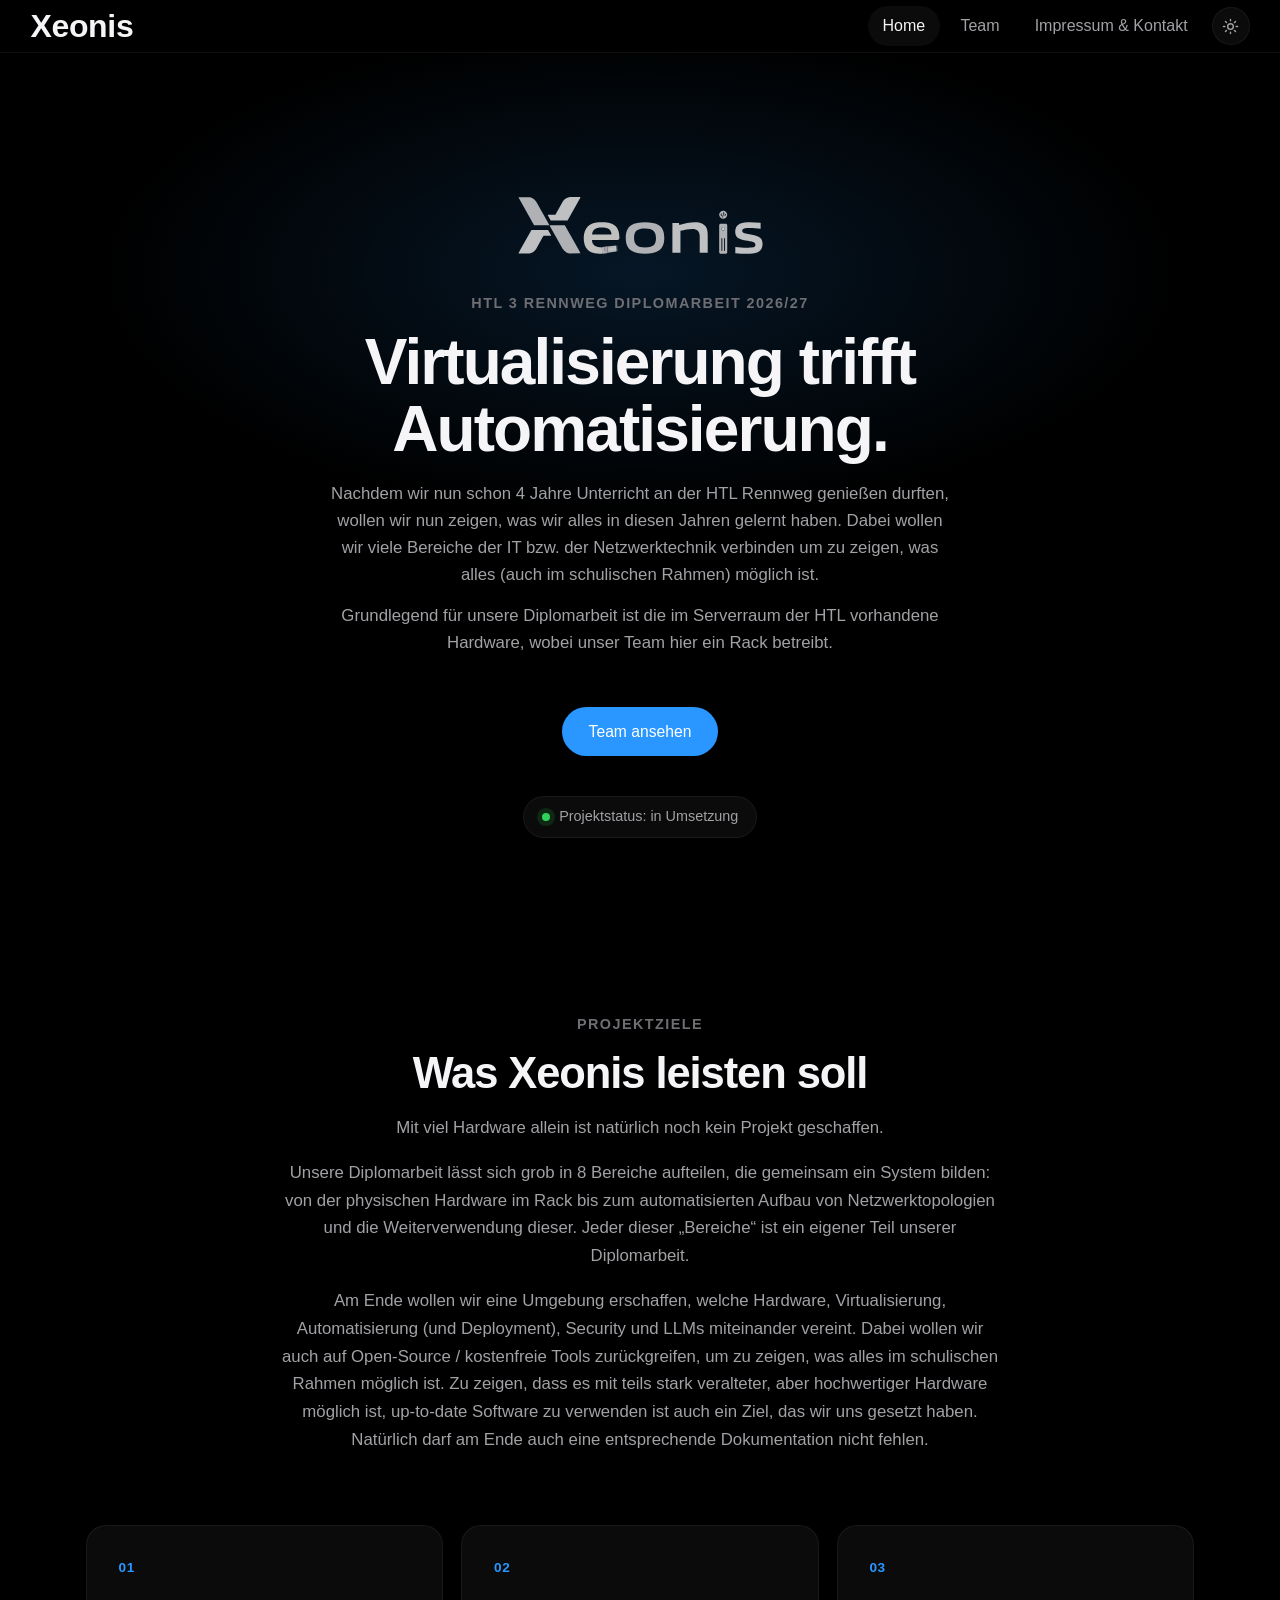
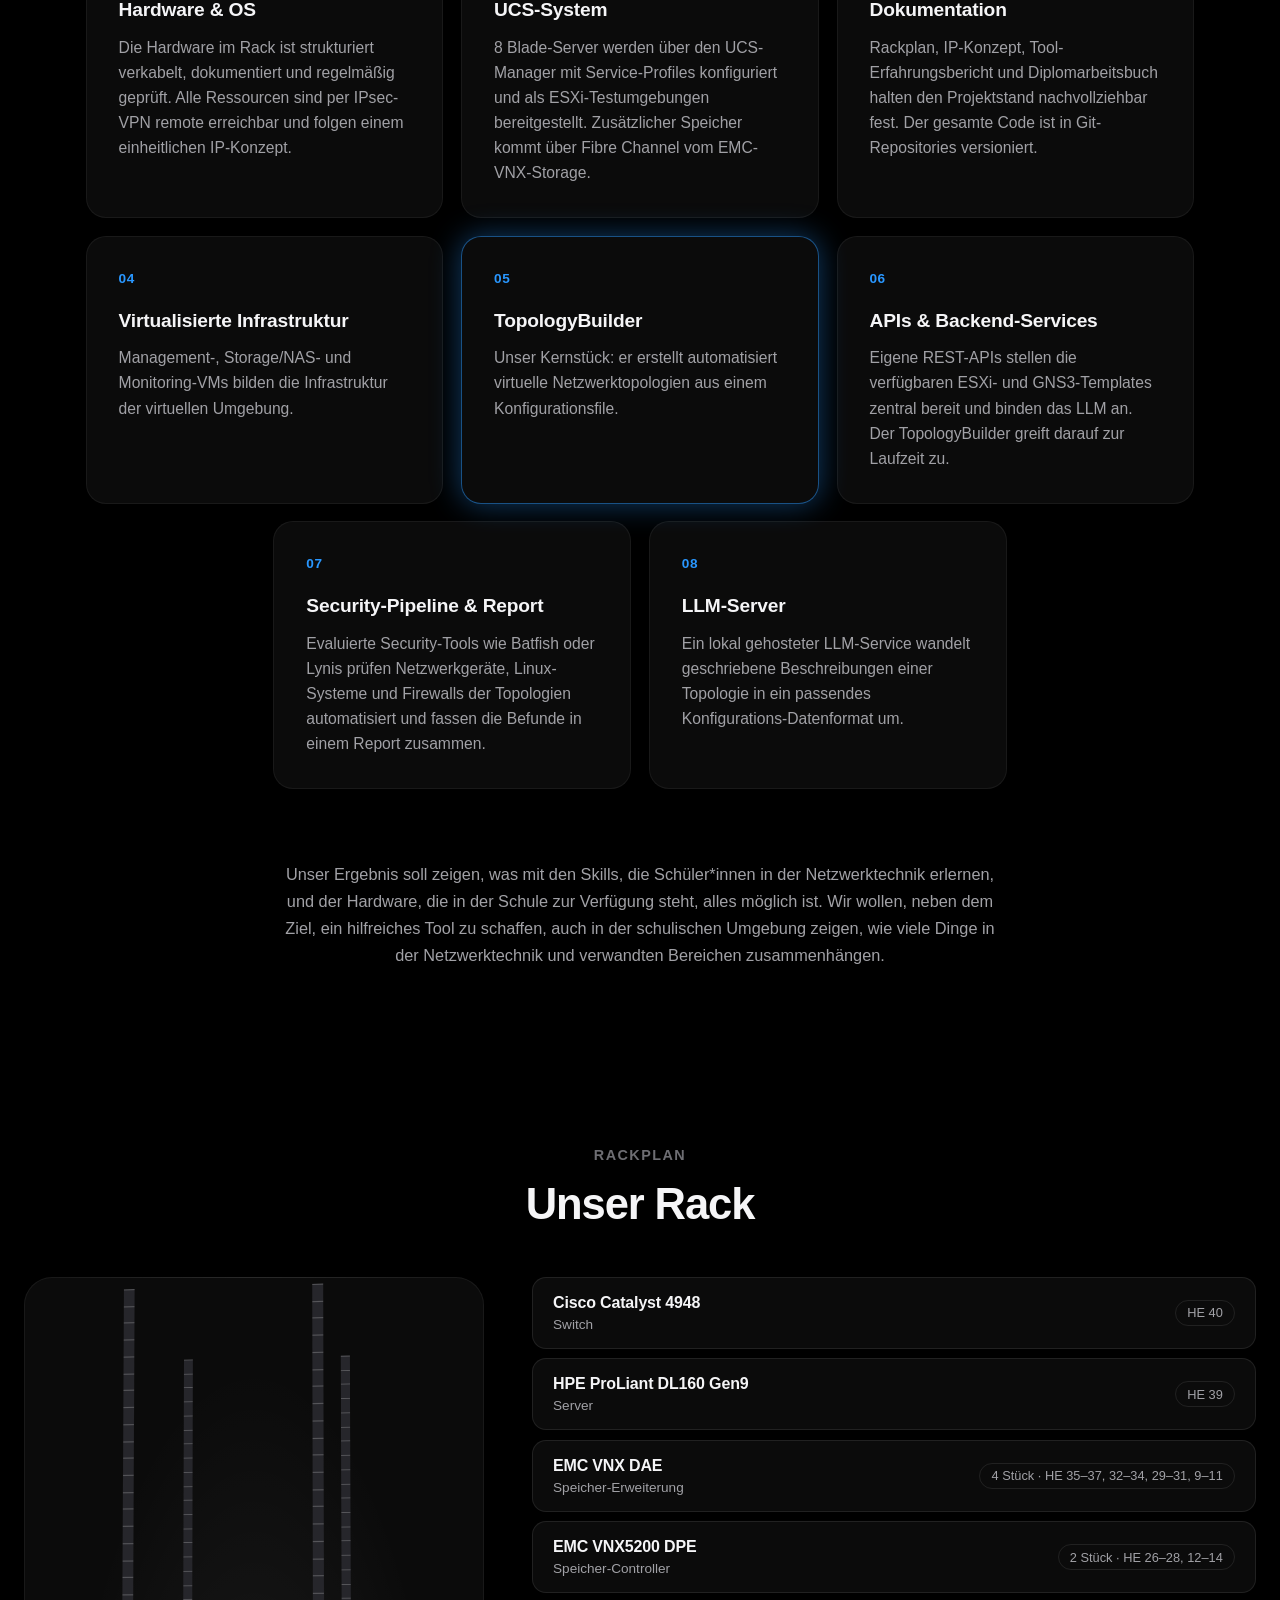
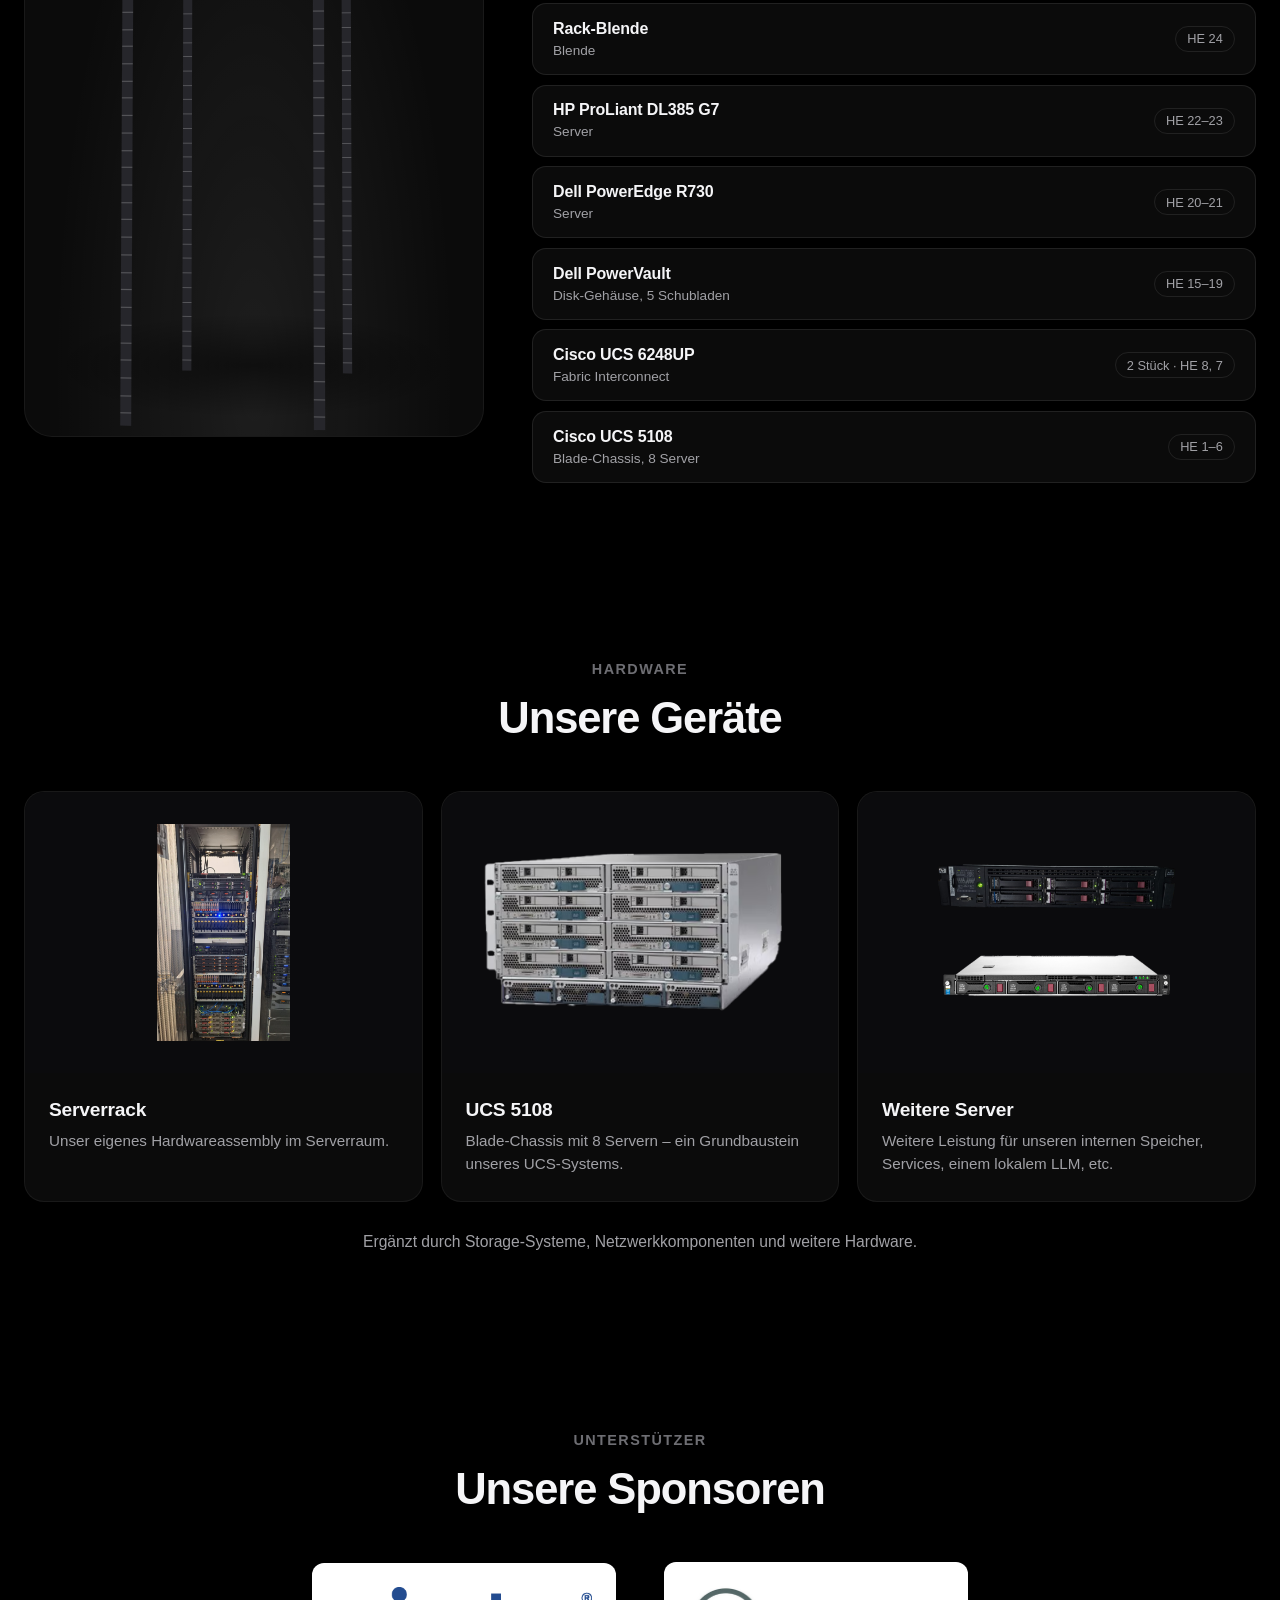
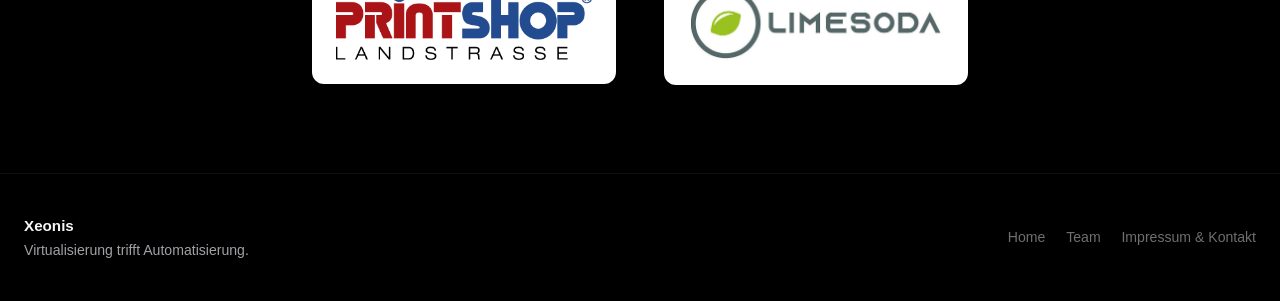
==== commit 65ca6303: "build the 3D rack from devices with their own depth" ====
--- a/index.html
+++ b/index.html
@@ -185,12 +185,6 @@
                         <div class="rack-3d" id="rack3d"></div>
                         <noscript><img src="assets/rack/rack-front.webp" width="930" height="2977" alt="Rack von vorne" style="height:100%;width:auto"></noscript>
                     </div>
-                    <div class="rack-controls" role="group" aria-label="Ansicht wählen">
-                        <button type="button" data-view="front" aria-pressed="true">Vorne</button>
-                        <button type="button" data-view="side" aria-pressed="false">Seite</button>
-                        <button type="button" data-view="back" aria-pressed="false">Hinten</button>
-                    </div>
-                    <p class="rack-hint">Ziehen zum Drehen</p>
                 </div>
 
                 <ul class="rack-list" id="rackList"></ul>
--- a/css/rack.css
+++ b/css/rack.css
@@ -14,8 +14,7 @@
     --mount-back-mm: 45; /* Abstand der hinteren Schienen von der Hinterkante */
     --zf: calc(var(--rack-d) / 2 - var(--mount-front-mm) * var(--mm)); /* Ebene, an der die Gerätefronten sitzen */
 
-    --rack-glass: rgba(255, 255, 255, 0.045);
-    --rack-edge: rgba(255, 255, 255, 0.2);
+    --rack-edge: rgba(255, 255, 255, 0.08);
     --rack-rail: #26262b;
     --rack-tick: rgba(255, 255, 255, 0.22);
 
@@ -23,11 +22,6 @@
     grid-template-columns: minmax(300px, 460px) 1fr;
     gap: 3rem;
     align-items: start;
-}
-
-:root[data-theme="light"] .rack-layout {
-    --rack-glass: rgba(0, 0, 0, 0.04);
-    --rack-edge: rgba(0, 0, 0, 0.22);
 }
 
 .rack-viewer {
@@ -94,14 +88,14 @@
     position: absolute;
 }
 
-/* Gehäuse: durchsichtige Seitenwände, damit man die Tiefe der Geräte sieht */
+/* Gehäuse: glatte, matte Bleche (vorne und hinten offen) */
 .rack-wall-left,
 .rack-wall-right {
     top: 0;
     height: 100%;
     width: var(--rack-d);
     left: calc((var(--rack-w) - var(--rack-d)) / 2);
-    background: var(--rack-glass);
+    background: linear-gradient(90deg, #101012, #1c1c20 50%, #101012);
     box-shadow: inset 0 0 0 1px var(--rack-edge);
     pointer-events: none;
 }
@@ -120,7 +114,7 @@
     height: var(--rack-d);
     top: calc((var(--rack-h) - var(--rack-d)) / 2);
     transform: rotateX(90deg) translateZ(calc(var(--rack-h) / 2));
-    background: var(--rack-glass);
+    background: linear-gradient(180deg, #232327, #151518);
     box-shadow: inset 0 0 0 1px var(--rack-edge);
     pointer-events: none;
 }
@@ -245,42 +239,6 @@
 .dev.is-active .dev-right,
 .dev.is-active .dev-top {
     background: color-mix(in srgb, var(--accent) 45%, #1c1c20);
-}
-
-.rack-controls {
-    display: inline-flex;
-    gap: 0.25rem;
-    padding: 0.25rem;
-    border: 1px solid var(--border);
-    border-radius: 999px;
-    background: var(--surface);
-}
-
-.rack-controls button {
-    font: inherit;
-    font-size: 0.9rem;
-    padding: 0.4rem 1.1rem;
-    border: 0;
-    border-radius: 999px;
-    background: transparent;
-    color: var(--text-secondary);
-    cursor: pointer;
-}
-
-.rack-controls button[aria-pressed="true"] {
-    background: var(--accent);
-    color: #fff;
-}
-
-.rack-controls button:focus-visible {
-    outline: 2px solid var(--accent);
-    outline-offset: 2px;
-}
-
-.rack-hint {
-    font-size: 0.85rem;
-    color: var(--text-tertiary);
-    text-align: center;
 }
 
 /* Geräteliste */
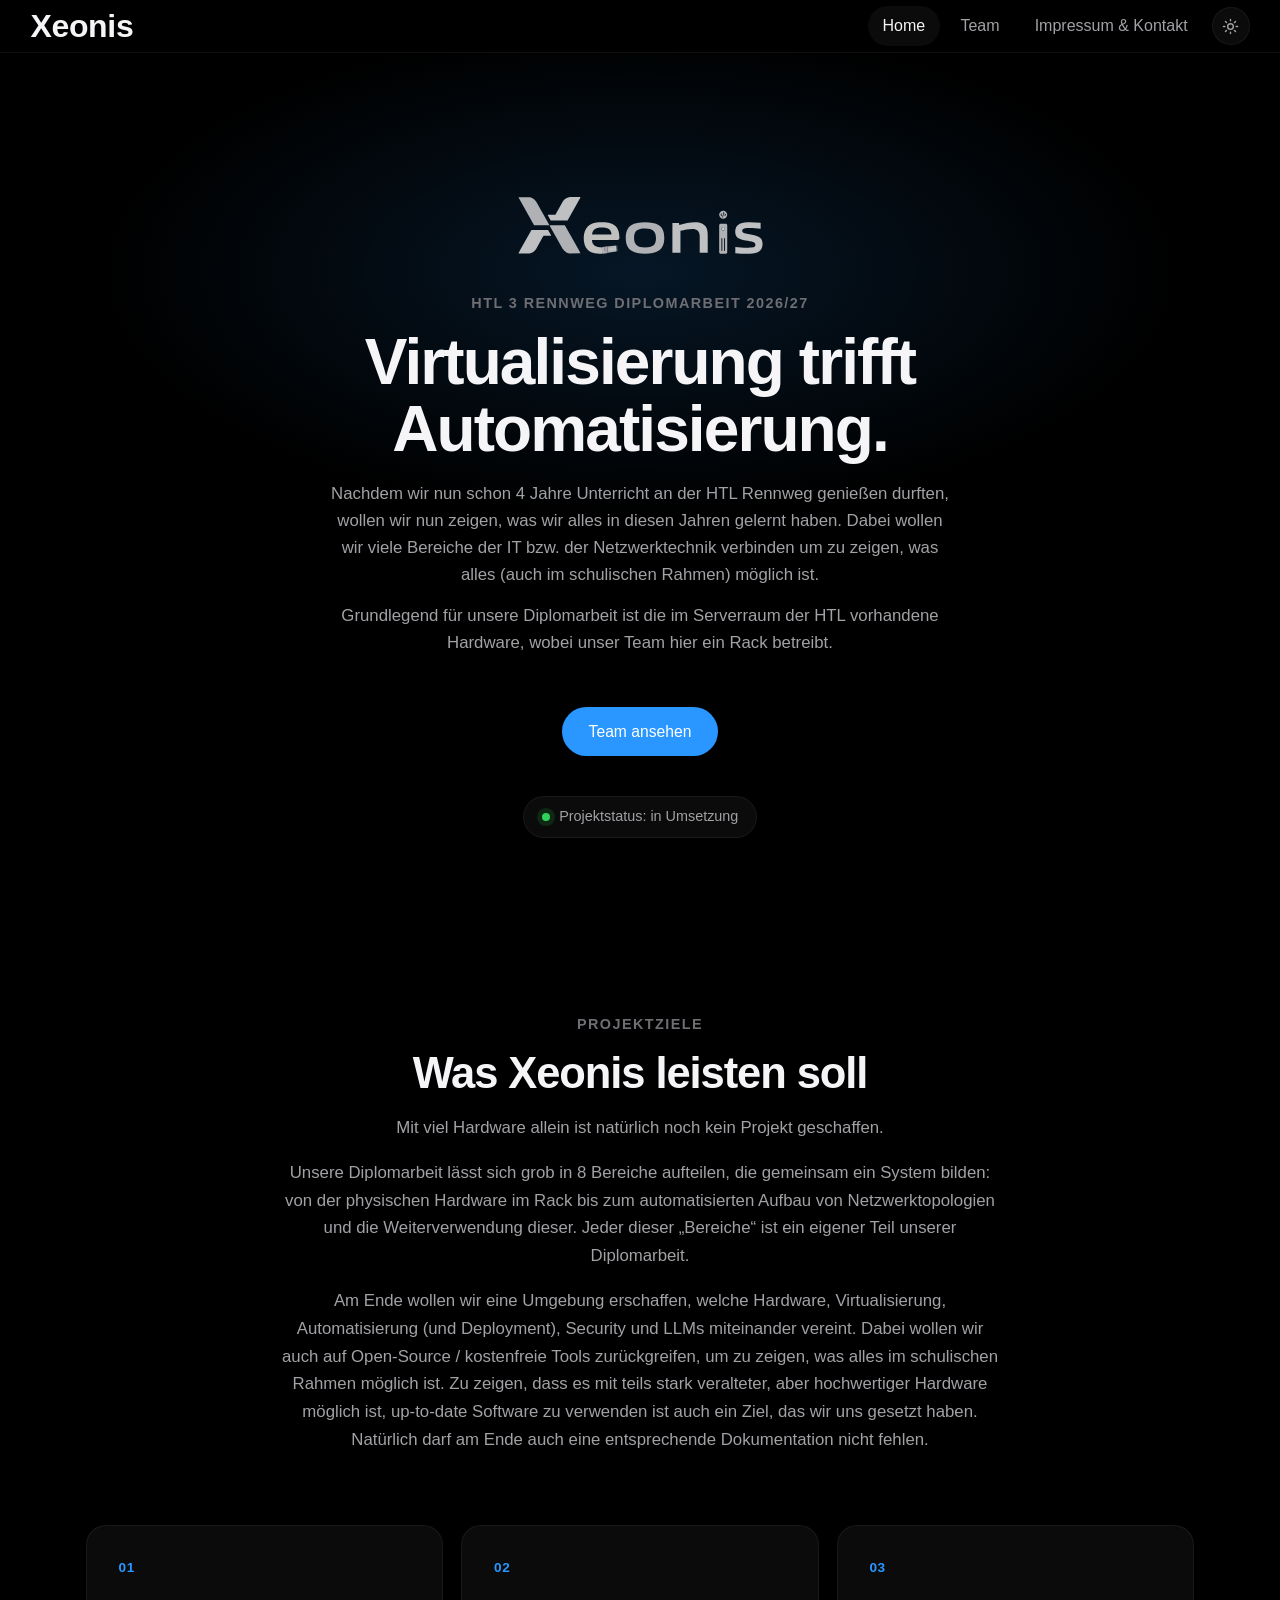
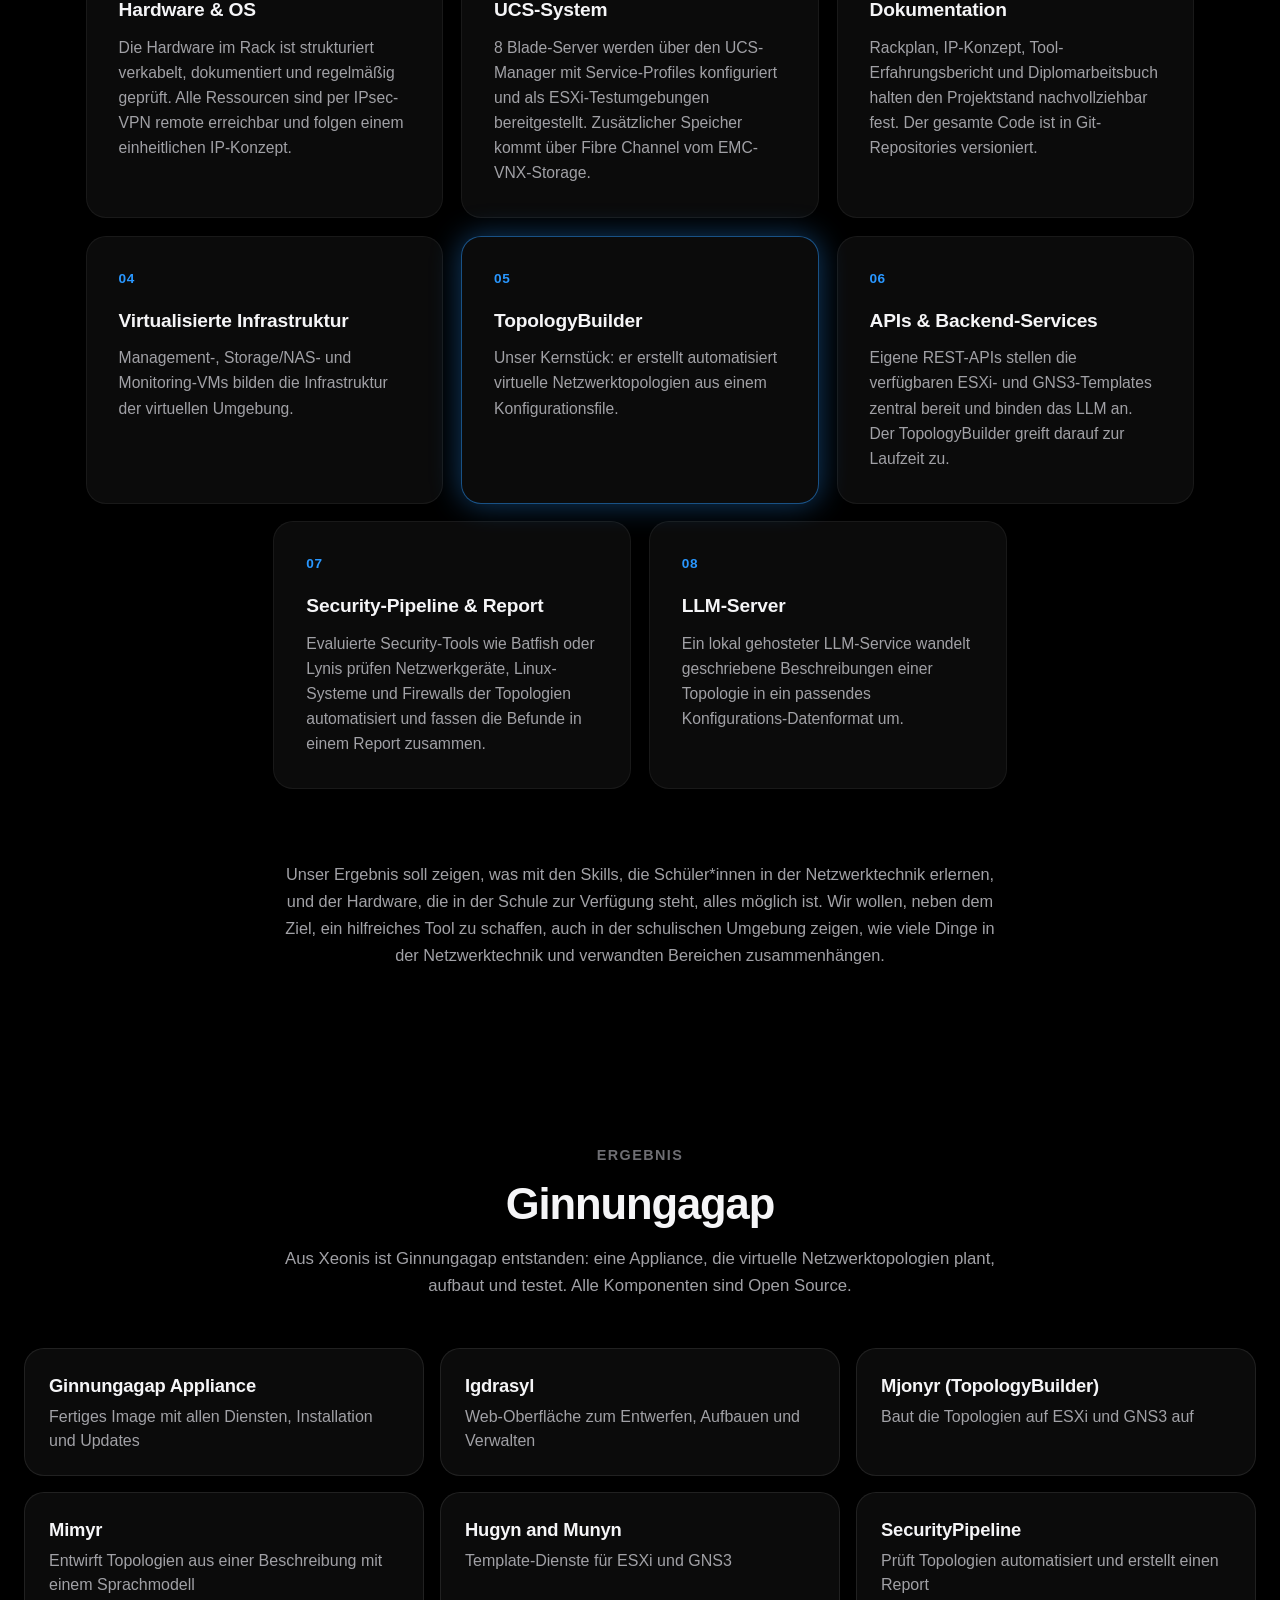
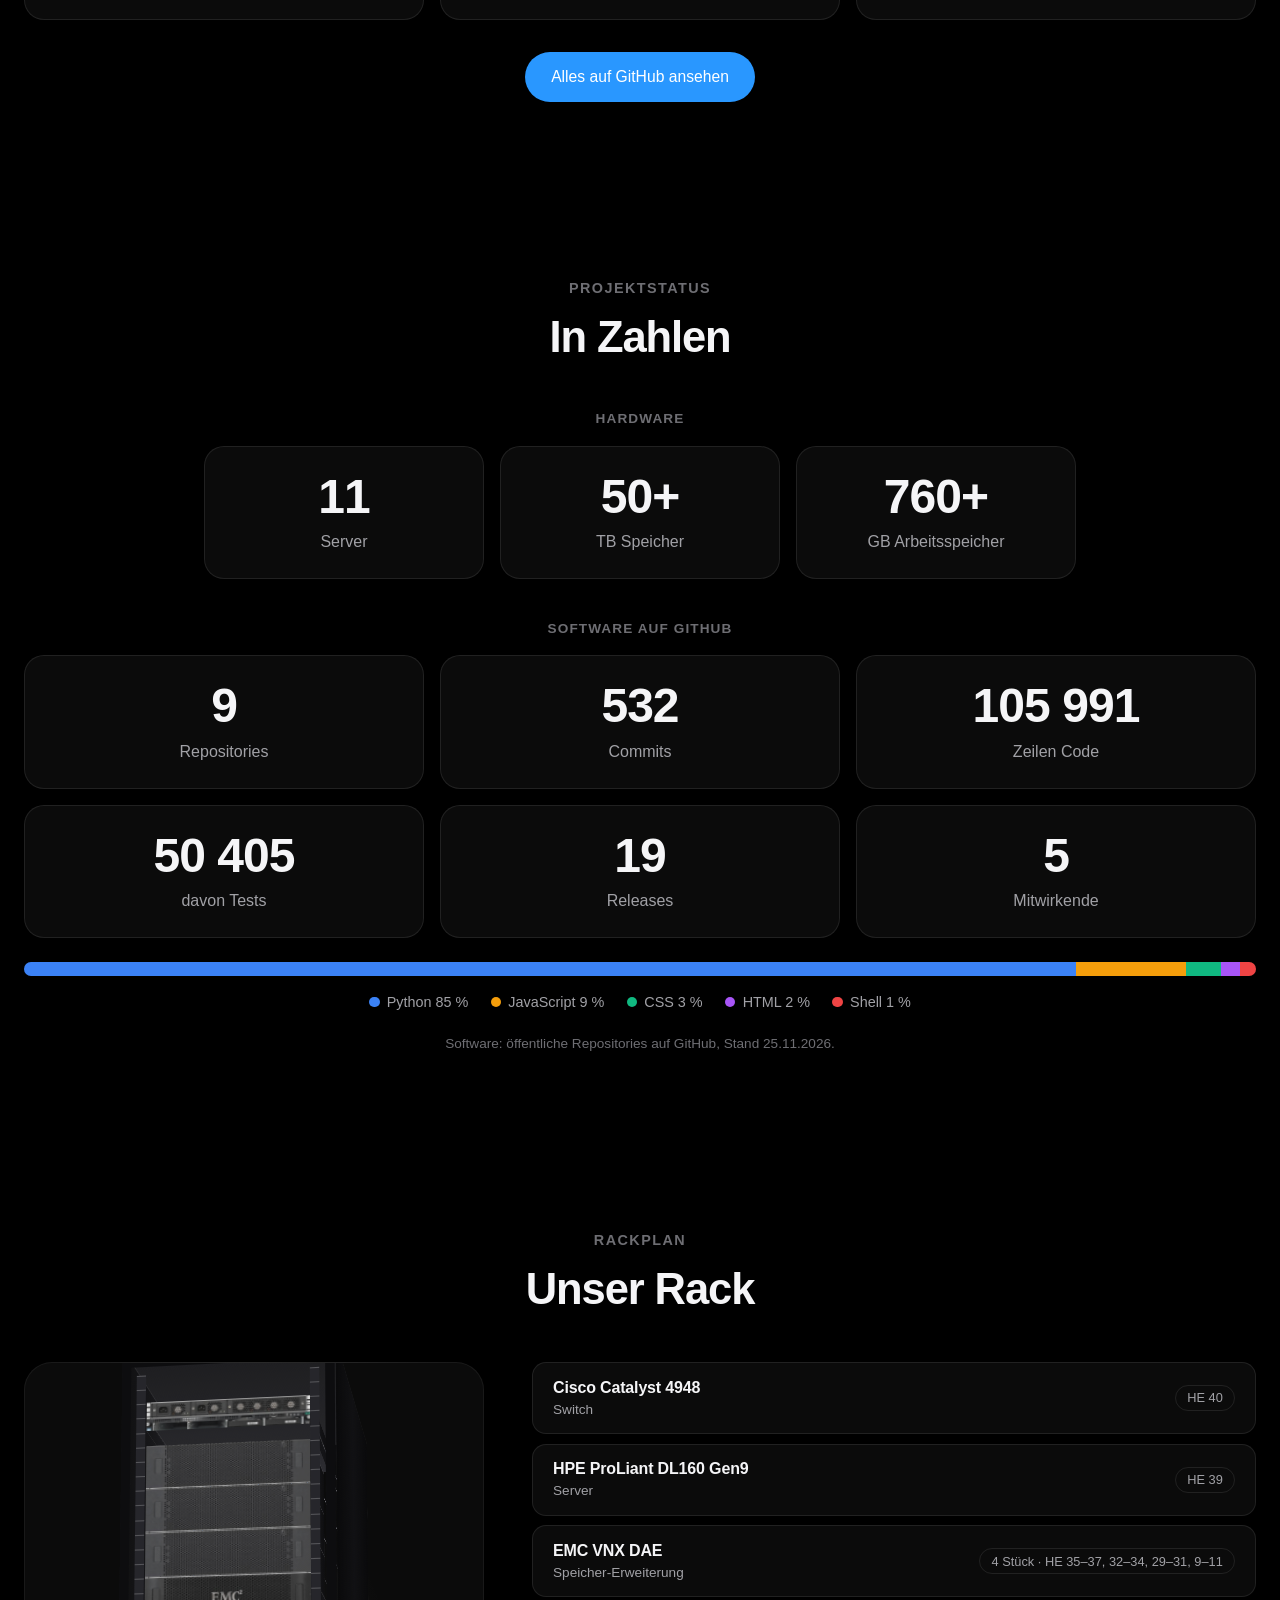
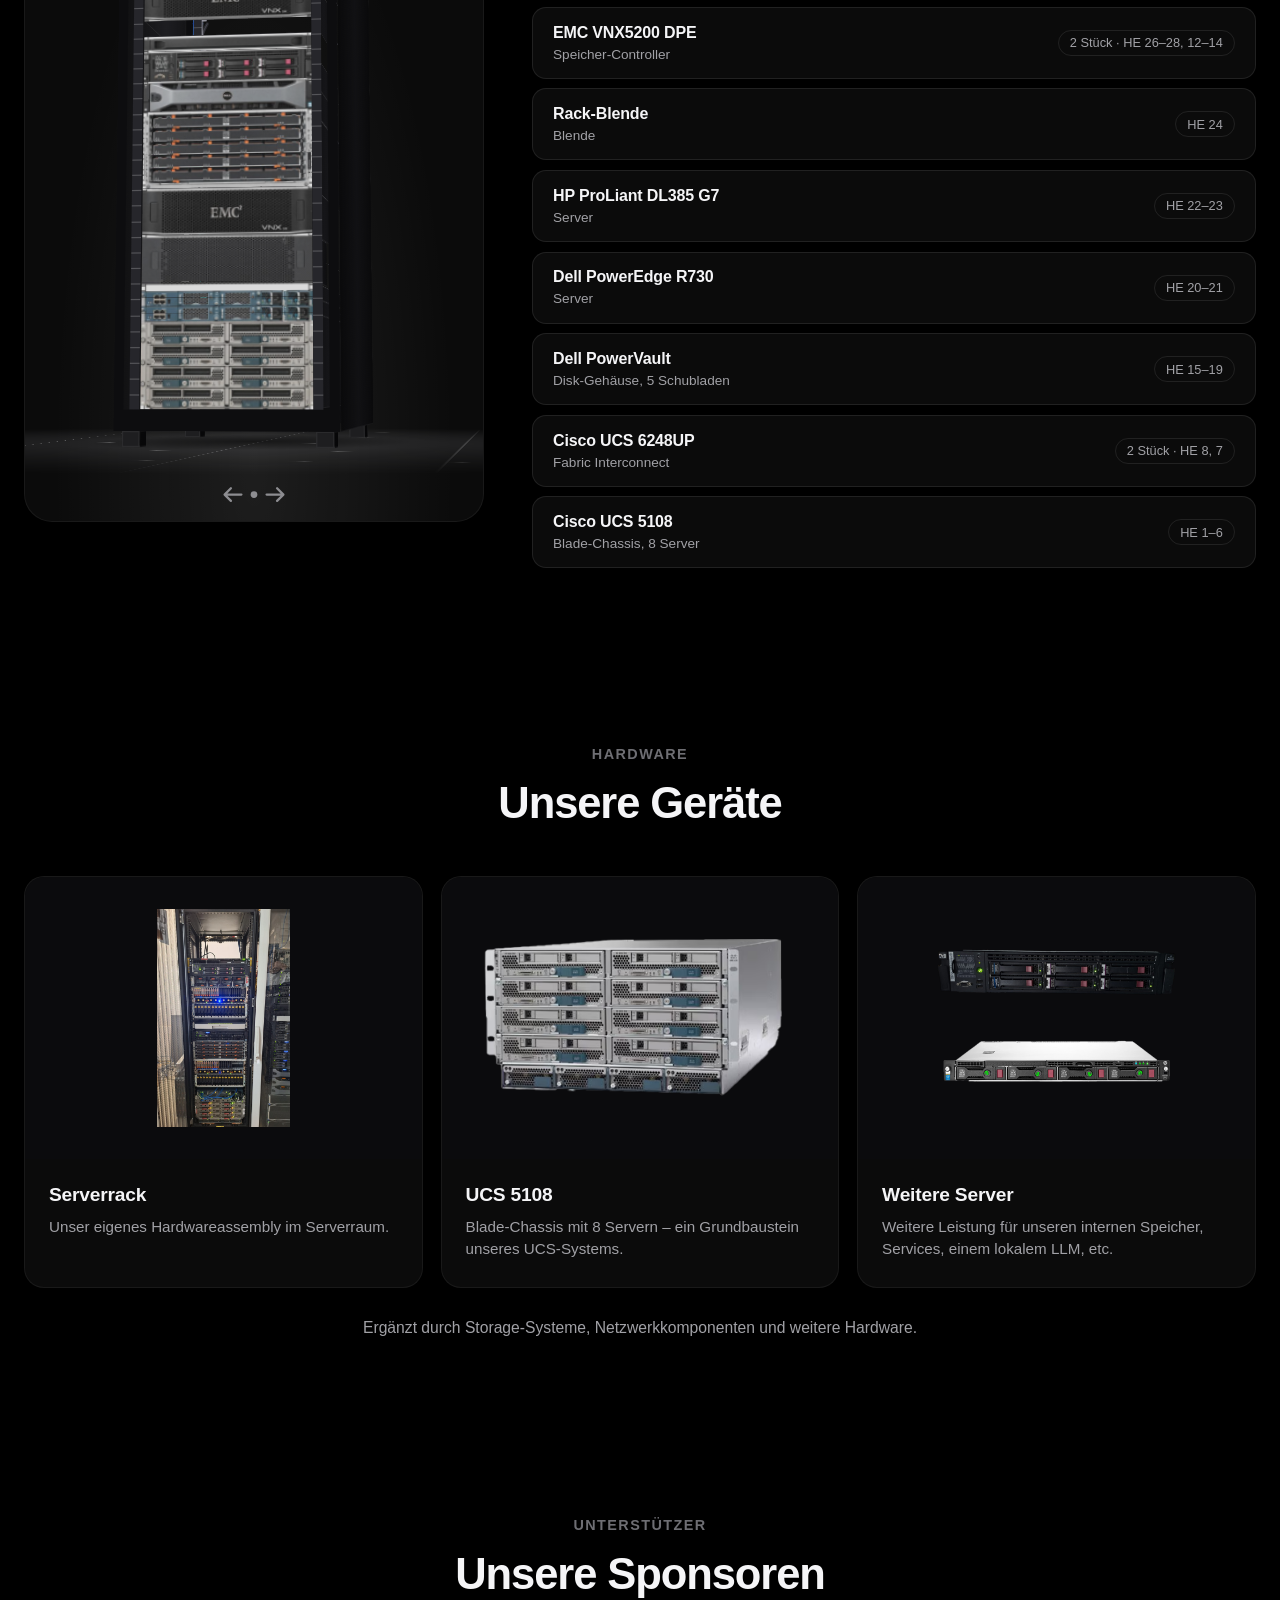
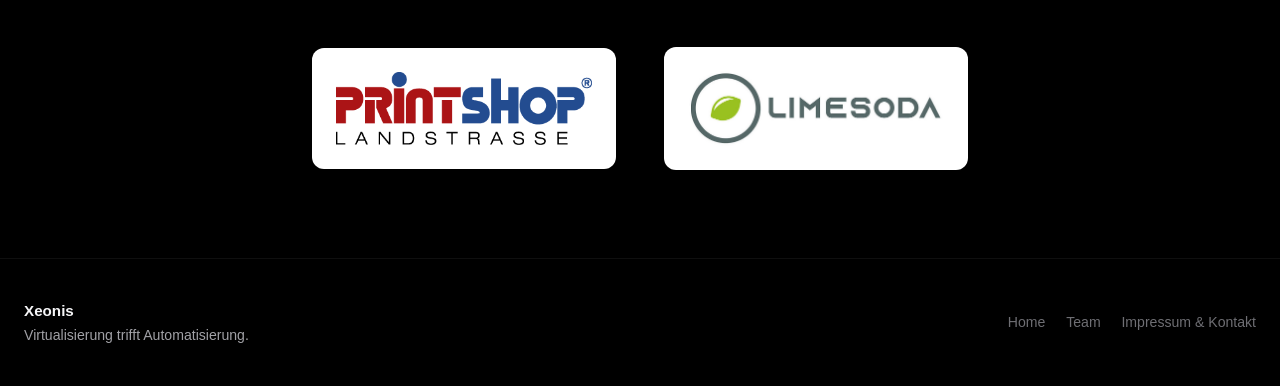
==== commit 72f5edd2: "add the result section, github and hardware numbers, share tags and lighter images" ====
--- a/index.html
+++ b/index.html
@@ -5,10 +5,26 @@
     <script>(function(){try{if(localStorage.getItem('xeonis-theme')==='light'){document.documentElement.setAttribute('data-theme','light');}}catch(e){}})();</script>
     <meta name="viewport" content="width=device-width, initial-scale=1.0">
     <title>Xeonis | HTL 3 Rennweg Diplomarbeit</title>
-    <meta name="description"
-          content="Landingpage für Xeonis, eine HTL-Diplomarbeit rund um Virtualisierung, Automatisierung, Hardware, Server und LLMs.">
+    <meta name="description" content="Xeonis ist eine Diplomarbeit der HTL 3 Rennweg: Wir planen, bauen und testen virtuelle Netzwerktopologien automatisiert. Virtualisierung trifft Automatisierung.">
     <link rel="stylesheet" href="css/style.css?v=2">
     <link rel="stylesheet" href="css/rack.css?v=1">
+    <link rel="stylesheet" href="css/results.css?v=1">
+    <link rel="canonical" href="https://xeonis.dev/">
+    <link rel="icon" href="favicon.ico" sizes="any">
+    <link rel="icon" type="image/png" sizes="32x32" href="favicon-32.png">
+    <link rel="apple-touch-icon" href="apple-touch-icon.png">
+    <meta name="theme-color" content="#000000">
+    <meta property="og:type" content="website">
+    <meta property="og:site_name" content="Xeonis">
+    <meta property="og:locale" content="de_AT">
+    <meta property="og:title" content="Xeonis | HTL 3 Rennweg Diplomarbeit">
+    <meta property="og:description" content="Xeonis ist eine Diplomarbeit der HTL 3 Rennweg: Wir planen, bauen und testen virtuelle Netzwerktopologien automatisiert. Virtualisierung trifft Automatisierung.">
+    <meta property="og:url" content="https://xeonis.dev/">
+    <meta property="og:image" content="https://xeonis.dev/assets/og-image.png">
+    <meta property="og:image:width" content="1200">
+    <meta property="og:image:height" content="630">
+    <meta property="og:image:alt" content="Xeonis: Virtualisierung trifft Automatisierung.">
+    <meta name="twitter:card" content="summary_large_image">
 </head>
 <body>
 <header class="site-header">
@@ -170,6 +186,61 @@
         </div>
     </section>
 
+    <section class="section" id="ergebnis">
+        <div class="container">
+            <div class="section-heading reveal">
+                <p class="eyebrow">Ergebnis</p>
+                <h2>Ginnungagap</h2>
+                <p class="goals__intro">
+                    Aus Xeonis ist Ginnungagap entstanden: eine Appliance, die virtuelle Netzwerktopologien plant, aufbaut und testet.
+                    Alle Komponenten sind Open Source.
+                </p>
+            </div>
+
+            <ul class="result-grid">
+                <li class="reveal"><a class="result-card" href="https://github.com/HTL3R-Xeonis/Ginnungagap-Appliance" target="_blank" rel="noopener noreferrer"><span class="result-name">Ginnungagap Appliance</span><span class="result-role">Fertiges Image mit allen Diensten, Installation und Updates</span></a></li>
+                <li class="reveal"><a class="result-card" href="https://github.com/HTL3R-Xeonis/Igdrasyl" target="_blank" rel="noopener noreferrer"><span class="result-name">Igdrasyl</span><span class="result-role">Web-Oberfläche zum Entwerfen, Aufbauen und Verwalten</span></a></li>
+                <li class="reveal"><a class="result-card" href="https://github.com/HTL3R-Xeonis/TopologyBuilder/tree/Mjonyr" target="_blank" rel="noopener noreferrer"><span class="result-name">Mjonyr (TopologyBuilder)</span><span class="result-role">Baut die Topologien auf ESXi und GNS3 auf</span></a></li>
+                <li class="reveal"><a class="result-card" href="https://github.com/HTL3R-Xeonis/Mimyr" target="_blank" rel="noopener noreferrer"><span class="result-name">Mimyr</span><span class="result-role">Entwirft Topologien aus einer Beschreibung mit einem Sprachmodell</span></a></li>
+                <li class="reveal"><a class="result-card" href="https://github.com/HTL3R-Xeonis/Hugyn-and-Munyn" target="_blank" rel="noopener noreferrer"><span class="result-name">Hugyn and Munyn</span><span class="result-role">Template-Dienste für ESXi und GNS3</span></a></li>
+                <li class="reveal"><a class="result-card" href="https://github.com/HTL3R-Xeonis/SecurityPipeline" target="_blank" rel="noopener noreferrer"><span class="result-name">SecurityPipeline</span><span class="result-role">Prüft Topologien automatisiert und erstellt einen Report</span></a></li>
+            </ul>
+
+            <p class="result-actions reveal">
+                <a class="btn btn-primary" href="https://github.com/HTL3R-Xeonis" target="_blank" rel="noopener noreferrer">Alles auf GitHub ansehen</a>
+            </p>
+        </div>
+    </section>
+
+    <section class="section" id="status">
+        <div class="container">
+            <div class="section-heading reveal">
+                <p class="eyebrow">Projektstatus</p>
+                <h2>In Zahlen</h2>
+            </div>
+
+            <h3 class="stats-group reveal">Hardware</h3>
+            <div class="stats-grid stats-grid--auto reveal" id="hwGrid">
+                <div class="stat" hidden><span class="stat-value" data-hw="servers">–</span><span class="stat-label">Server</span></div>
+                <div class="stat" hidden><span class="stat-value" data-hw="storage_tb">–</span><span class="stat-label">TB Speicher</span></div>
+                <div class="stat" hidden><span class="stat-value" data-hw="ram_gb">–</span><span class="stat-label">GB Arbeitsspeicher</span></div>
+            </div>
+
+            <h3 class="stats-group reveal">Software auf GitHub</h3>
+            <div class="stats-grid reveal" id="statsGrid">
+                <div class="stat"><span class="stat-value" data-stat="repos">–</span><span class="stat-label">Repositories</span></div>
+                <div class="stat"><span class="stat-value" data-stat="commits">–</span><span class="stat-label">Commits</span></div>
+                <div class="stat"><span class="stat-value" data-stat="code_lines">–</span><span class="stat-label">Zeilen Code</span></div>
+                <div class="stat"><span class="stat-value" data-stat="test_lines">–</span><span class="stat-label">davon Tests</span></div>
+                <div class="stat"><span class="stat-value" data-stat="releases">–</span><span class="stat-label">Releases</span></div>
+                <div class="stat"><span class="stat-value" data-stat="contributors">–</span><span class="stat-label">Mitwirkende</span></div>
+            </div>
+            <div class="lang-bar reveal" id="langBar" role="img" aria-label="Anteile der Programmiersprachen"></div>
+            <ul class="lang-legend" id="langLegend"></ul>
+            <p class="stats-note">Software: öffentliche Repositories auf GitHub, Stand <span id="statsDate">–</span>.</p>
+        </div>
+    </section>
+
     <section class="section" id="rackplan">
         <div class="container">
             <div class="section-heading reveal">
@@ -181,8 +252,8 @@
                 <div class="rack-viewer">
                     <div class="rack-stage" id="rackStage" tabindex="0"
                          role="group" aria-label="3D-Ansicht des Racks, mit Maus, Finger oder Pfeiltasten drehbar">
-                        <div class="rack-floor" aria-hidden="true"></div>
                         <div class="rack-3d" id="rack3d"></div>
+                        <svg class="rack-drag-hint" viewBox="0 0 64 24" fill="none" stroke="currentColor" stroke-width="2.2" stroke-linecap="round" stroke-linejoin="round" aria-hidden="true"><g class="hint-arrows"><path d="M20 12H4M10 6l-6 6 6 6"/><path d="M44 12h16M54 6l6 6-6 6"/></g><circle cx="32" cy="12" r="3.2" fill="currentColor" stroke="none"/></svg>
                         <noscript><img src="assets/rack/rack-front.webp" width="930" height="2977" alt="Rack von vorne" style="height:100%;width:auto"></noscript>
                     </div>
                 </div>
@@ -201,7 +272,7 @@
 
             <div class="hardware-grid">
                 <figure class="hardware-card reveal">
-                    <img class="hardware-img" src="assets/Serverrack.jpeg" alt="Serverrack">
+                    <img width="975" height="1600" class="hardware-img" src="assets/Serverrack.jpeg" alt="Serverrack">
                     <figcaption>
                         <h3>Serverrack</h3>
                         <p>Unser eigenes Hardwareassembly im Serverraum.</p>
@@ -209,7 +280,7 @@
                 </figure>
 
                 <figure class="hardware-card reveal">
-                    <img class="hardware-img" src="assets/UCS.png" alt="UCS">
+                    <img width="823" height="476" class="hardware-img" src="assets/UCS.webp" alt="UCS">
                     <figcaption>
                         <h3>UCS 5108</h3>
                         <p>Blade-Chassis mit 8 Servern &ndash; ein Grundbaustein unseres UCS-Systems.</p>
@@ -217,7 +288,7 @@
                 </figure>
 
                 <figure class="hardware-card reveal">
-                    <img class="hardware-img" src="assets/server.png" alt="Server">
+                    <img width="883" height="758" class="hardware-img" src="assets/server.webp" alt="Server">
                     <figcaption>
                         <h3>Weitere Server</h3>
                         <p>Weitere Leistung für unseren internen Speicher, Services, einem lokalem LLM, etc.</p>
@@ -237,16 +308,15 @@
             <div class="sponsor-logos">
                 <figure class="sponsor-logo reveal">
                     <a href="https://www.printshop-landstrasse.at" target="_blank" rel="noopener noreferrer" aria-label="Zur Website von Printshop Landstraße">
-                        <img src="assets/logo_printshop_landstr.png" alt="Printshop Landstraße">
+                        <img width="400" height="114" src="assets/logo_printshop_landstr.webp" alt="Printshop Landstraße">
                     </a>
                 </figure>
 
                 <figure class="sponsor-logo reveal">
                     <a href="https://www.limesoda.com" target="_blank" rel="noopener noreferrer" aria-label="Zur Website von LimeSoda">
-                        <img src="assets/logo_limesoda.jpg" alt="LimeSoda">
+                        <img width="1032" height="302" src="assets/logo_limesoda.jpg" alt="LimeSoda">
                     </a>
                 </figure>
-            </div>
             </div>
         </div>
     </section>
@@ -268,6 +338,7 @@
 </footer>
 
 <script src="js/main.js"></script>
+<script src="js/stats.js"></script>
 <script src="js/rack.js"></script>
 </body>
 </html>
--- a/css/style.css
+++ b/css/style.css
@@ -67,6 +67,7 @@
 
 img {
     max-width: 100%;
+    height: auto;
     display: block;
 }
 
--- a/css/rack.css
+++ b/css/rack.css
@@ -1,11 +1,12 @@
 /* Rackplan: drehbares 3D-Rack (reines CSS 3D, keine Bibliothek).
-   Jedes Gerät ist ein eigener Körper mit eigener Tiefe; Vorder- und Rückseite sind Ausschnitte aus dem Rackplan. */
+   Jedes Gerät ist ein eigener Körper mit eigener Tiefe; Vorder- und Rückseite sind Ausschnitte aus dem Rackplan.
+   Boden, Gehäuse, Füße, Steckdosenleisten und Kabel sind schematisch nachgebaut (js/rack.js). */
 
 .rack-layout {
-    --rack-h: min(80vh, 900px);
+    --rack-h: min(72vh, 860px);
     --rack-w: calc(var(--rack-h) * 0.3124); /* Seitenverhältnis der Rack-Bilder (930 x 2977) */
 
-    /* Rack: Standardmaße 600 x 1000 mm; Tiefen der Geräte in js/rack.js (geschätzt, bitte nachmessen) */
+    /* Rack: Standardmaße 600 x 1000 mm (die Tiefe setzt js/rack.js); Tiefen der Geräte ebenfalls in js/rack.js */
     --rack-width-mm: 600;
     --rack-depth-mm: 1000;
     --mm: calc(var(--rack-w) / var(--rack-width-mm)); /* Länge eines Millimeters auf dem Bildschirm */
@@ -13,10 +14,24 @@
     --mount-front-mm: 45; /* Abstand der vorderen Montageschienen von der Vorderkante */
     --mount-back-mm: 45; /* Abstand der hinteren Schienen von der Hinterkante */
     --zf: calc(var(--rack-d) / 2 - var(--mount-front-mm) * var(--mm)); /* Ebene, an der die Gerätefronten sitzen */
+    --foot-h: calc(var(--rack-h) * 0.022);
+    --body-h: calc(var(--rack-h) - var(--foot-h));
 
     --rack-edge: rgba(255, 255, 255, 0.08);
     --rack-rail: #26262b;
     --rack-tick: rgba(255, 255, 255, 0.22);
+
+    /* Beleuchtung: wird von js/rack.js je nach Drehwinkel gesetzt (0 = unverändert) */
+    --sh-f: 0;
+    --sh-b: 0;
+    --sh-l: 0;
+    --sh-r: 0;
+    --sh-t: 0;
+    --hi-f: 0;
+    --hi-b: 0;
+    --hi-l: 0;
+    --hi-r: 0;
+    --hi-t: 0;
 
     display: grid;
     grid-template-columns: minmax(300px, 460px) 1fr;
@@ -27,19 +42,17 @@
 .rack-viewer {
     position: sticky;
     top: calc(var(--header-height) + 1rem);
-    display: flex;
-    flex-direction: column;
-    align-items: center;
-    gap: 1rem;
 }
 
 .rack-stage {
     position: relative;
     width: 100%;
-    height: calc(var(--rack-h) + 2.5rem);
+    height: calc(var(--rack-h) + 7rem); /* unten Platz für den Boden */
     display: flex;
-    align-items: center;
+    align-items: flex-start;
     justify-content: center;
+    padding-top: 1.5rem;
+    box-sizing: border-box;
     perspective: 1800px;
     perspective-origin: 50% 40%;
     border-radius: var(--radius-lg);
@@ -63,18 +76,6 @@
     outline-offset: 3px;
 }
 
-.rack-floor {
-    position: absolute;
-    left: 50%;
-    bottom: 1.1rem;
-    width: calc(var(--rack-d) * 1.1);
-    height: calc(var(--rack-d) * 0.28);
-    transform: translateX(-50%);
-    border-radius: 50%;
-    background: radial-gradient(ellipse at center, rgba(0, 0, 0, 0.5), transparent 70%);
-    pointer-events: none;
-}
-
 .rack-3d {
     position: relative;
     width: var(--rack-w);
@@ -88,11 +89,95 @@
     position: absolute;
 }
 
+/* Boden des Serverraums: Doppelboden mit 600-mm-Platten, läuft nach außen aus */
+.rack-floor3d {
+    --fl: calc(3600 * var(--mm));
+    left: calc(50% - var(--fl) / 2);
+    width: var(--fl);
+    height: var(--fl);
+    top: calc(var(--rack-h) + 1px - var(--fl) / 2);
+    transform: rotateX(90deg);
+    background:
+        linear-gradient(color-mix(in srgb, var(--text) 34%, transparent) 1px, transparent 1px) 0 0 / calc(600 * var(--mm)) calc(600 * var(--mm)),
+        linear-gradient(90deg, color-mix(in srgb, var(--text) 34%, transparent) 1px, transparent 1px) 0 0 / calc(600 * var(--mm)) calc(600 * var(--mm)),
+        color-mix(in srgb, var(--text) 9%, transparent);
+    -webkit-mask: radial-gradient(circle closest-side, #000 30%, transparent 100%);
+    mask: radial-gradient(circle closest-side, #000 30%, transparent 100%);
+    pointer-events: none;
+}
+
+/* Schatten auf dem Boden: Teil der Szene, dreht sich mit */
+.rack-shadow {
+    left: -30%;
+    width: 160%;
+    height: calc(var(--rack-d) * 1.45);
+    top: calc(var(--rack-h) - var(--rack-d) * 0.725);
+    transform: rotateX(90deg);
+    background: radial-gradient(ellipse at center, rgba(0, 0, 0, 0.55) 0%, rgba(0, 0, 0, 0.28) 38%, transparent 68%);
+    pointer-events: none;
+}
+
+/* Beleuchtungs-Überzug: eine Lage dunkler (Schatten) und eine Lage heller (Glanz) */
+.rack-wall-left::after,
+.rack-wall-right::after,
+.rack-wall-top::after,
+.dev-front::before,
+.dev-back::before,
+.dev-left::after,
+.dev-right::after,
+.dev-top::after,
+.s-front::after,
+.s-back::after,
+.s-left::after,
+.s-right::after,
+.s-top::after {
+    content: "";
+    position: absolute;
+    inset: 0;
+    pointer-events: none;
+    background:
+        linear-gradient(rgba(255, 255, 255, var(--hi)), rgba(255, 255, 255, var(--hi))),
+        linear-gradient(rgba(0, 0, 0, var(--sh)), rgba(0, 0, 0, var(--sh)));
+}
+
+.dev-front::before,
+.s-front::after {
+    --sh: var(--sh-f);
+    --hi: var(--hi-f);
+}
+
+.dev-back::before,
+.s-back::after {
+    --sh: var(--sh-b);
+    --hi: var(--hi-b);
+}
+
+.rack-wall-left::after,
+.dev-left::after,
+.s-left::after {
+    --sh: var(--sh-l);
+    --hi: var(--hi-l);
+}
+
+.rack-wall-right::after,
+.dev-right::after,
+.s-right::after {
+    --sh: var(--sh-r);
+    --hi: var(--hi-r);
+}
+
+.rack-wall-top::after,
+.dev-top::after,
+.s-top::after {
+    --sh: var(--sh-t);
+    --hi: var(--hi-t);
+}
+
 /* Gehäuse: glatte, matte Bleche (vorne und hinten offen) */
 .rack-wall-left,
 .rack-wall-right {
     top: 0;
-    height: 100%;
+    height: var(--body-h);
     width: var(--rack-d);
     left: calc((var(--rack-w) - var(--rack-d)) / 2);
     background: linear-gradient(90deg, #101012, #1c1c20 50%, #101012);
@@ -112,11 +197,29 @@
     left: 0;
     width: 100%;
     height: var(--rack-d);
-    top: calc((var(--rack-h) - var(--rack-d)) / 2);
-    transform: rotateX(90deg) translateZ(calc(var(--rack-h) / 2));
+    top: calc((var(--body-h) - var(--rack-d)) / 2);
+    transform: rotateX(90deg) translateZ(calc(var(--body-h) / 2));
     background: linear-gradient(180deg, #232327, #151518);
     box-shadow: inset 0 0 0 1px var(--rack-edge);
     pointer-events: none;
+}
+
+/* Rahmen vorne und hinten: Holme und Querstreben */
+.rack-ring {
+    inset: 0 0 var(--foot-h) 0;
+    box-sizing: border-box;
+    border-style: solid;
+    border-color: #0d0d0f;
+    border-width: calc(var(--rack-h) * 0.03) calc(var(--rack-w) * 0.045);
+    pointer-events: none;
+}
+
+.rack-ring--front {
+    transform: translateZ(calc(var(--rack-d) / 2));
+}
+
+.rack-ring--back {
+    transform: translateZ(calc(var(--rack-d) / -2));
 }
 
 /* Montageschienen mit Markierung je Höheneinheit (vorne und hinten, links und rechts) */
@@ -137,7 +240,7 @@
 
 .rack-rail--fr,
 .rack-rail--br {
-    right: 12.4%;
+    right: 8.2%;
 }
 
 .rack-rail--fl,
@@ -148,6 +251,113 @@
 .rack-rail--bl,
 .rack-rail--br {
     transform: translateZ(calc(var(--rack-d) / -2 + var(--mount-back-mm) * var(--mm)));
+}
+
+/* allgemeiner Körper (Füße, Steckdosenleisten): Maße über --bw / --bh / --bd */
+.solid {
+    width: var(--bw);
+    height: var(--bh);
+    transform-style: preserve-3d;
+}
+
+.solid > i {
+    position: absolute;
+    display: block;
+    background: var(--fill, #17171a);
+    box-shadow: inset 0 0 0 1px rgba(255, 255, 255, 0.07);
+    pointer-events: none;
+}
+
+.s-front,
+.s-back {
+    inset: 0;
+}
+
+.s-front {
+    transform: translateZ(calc(var(--bd) / 2));
+}
+
+.s-back {
+    transform: rotateY(180deg) translateZ(calc(var(--bd) / 2));
+}
+
+.s-left,
+.s-right {
+    top: 0;
+    height: 100%;
+    width: var(--bd);
+    left: calc((var(--bw) - var(--bd)) / 2);
+}
+
+.s-left {
+    transform: rotateY(-90deg) translateZ(calc(var(--bw) / 2));
+}
+
+.s-right {
+    transform: rotateY(90deg) translateZ(calc(var(--bw) / 2));
+}
+
+.s-top {
+    left: 0;
+    width: 100%;
+    height: var(--bd);
+    top: calc((var(--bh) - var(--bd)) / 2);
+    transform: rotateX(90deg) translateZ(calc(var(--bh) / 2));
+}
+
+.solid--foot {
+    --fill: #0c0c0e;
+}
+
+/* Steckdosenleiste: hell, mit Steckplätzen an der Innenseite */
+.solid--pdu {
+    --fill: #d9d9dd;
+}
+
+.solid--pdu .pdu-sockets {
+    background:
+        repeating-linear-gradient(180deg, transparent 0 calc(var(--rack-h) * 0.004), #25252a calc(var(--rack-h) * 0.004) calc(var(--rack-h) * 0.019), transparent calc(var(--rack-h) * 0.019) calc(var(--rack-h) * 0.0235)) 50% 0 / 55% 100% no-repeat,
+        #cfcfd4;
+}
+
+/* Kabel: geschwungene Verläufe in Ebenen hinter dem Rack (SVG), dazu schräge Streifen entlang der Tiefe vom Gerät zur Ebene */
+.cab-plane {
+    left: 0;
+    top: 0;
+    width: 100%;
+    height: 100%;
+    overflow: visible;
+    pointer-events: none;
+}
+
+.cab {
+    --c: #2f6fd6;
+    background: repeating-linear-gradient(60deg, var(--c) 0 3px, color-mix(in srgb, var(--c) 62%, #fff) 3px 5px);
+    pointer-events: none;
+}
+
+.cab--net {
+    --c: #2f6fd6;
+}
+
+.cab--fc {
+    --c: #2fbfbf;
+}
+
+.cab--pwr {
+    --c: #35353c;
+}
+
+.cab--sas {
+    --c: #6a6a74;
+}
+
+.cab--yel {
+    --c: #e4c43a;
+}
+
+.cab--wht {
+    --c: #e6e6ea;
 }
 
 /* ein Gerät als Körper: Breite 19 Zoll, Höhe nach HE, Tiefe nach Gerät */
@@ -187,9 +397,18 @@
     transform: translateZ(calc(var(--dd) / 2));
 }
 
+.rack-3d:not(.show-back) .dev-back {
+    background-image: none; /* Rückseitenbild (1,8 MB) wird erst beim Drehen geladen */
+}
+
 .dev-back {
     background-image: url("../assets/rack/rack-back.webp");
     transform: rotateY(180deg) translateZ(calc(var(--dd) / 2));
+}
+
+.dev-front::before,
+.dev-back::before {
+    z-index: 1;
 }
 
 .dev-left,
@@ -231,6 +450,7 @@
     content: "";
     position: absolute;
     inset: 0;
+    z-index: 2;
     background: color-mix(in srgb, var(--accent) 30%, transparent);
     box-shadow: inset 0 0 0 2px var(--accent);
 }
@@ -239,6 +459,39 @@
 .dev.is-active .dev-right,
 .dev.is-active .dev-top {
     background: color-mix(in srgb, var(--accent) 45%, #1c1c20);
+}
+
+/* Bedienhinweis: Pfeile links und rechts, ohne Text; verschwindet nach dem ersten Drehen */
+.rack-drag-hint {
+    position: absolute;
+    left: 50%;
+    bottom: 0.9rem;
+    width: 4.2rem;
+    height: auto;
+    transform: translateX(-50%);
+    color: var(--text-secondary);
+    opacity: 0.85;
+    pointer-events: none;
+    transition: opacity 0.6s ease;
+}
+
+.rack-stage.is-used .rack-drag-hint {
+    opacity: 0;
+}
+
+.rack-drag-hint .hint-arrows {
+    animation: rack-nudge 2.4s ease-in-out infinite;
+}
+
+@keyframes rack-nudge {
+    0%,
+    100% {
+        transform: translateX(-3px);
+    }
+
+    50% {
+        transform: translateX(3px);
+    }
 }
 
 /* Geräteliste */
@@ -318,4 +571,8 @@
     .rack-item {
         transition: none;
     }
-}
+
+    .rack-drag-hint .hint-arrows {
+        animation: none;
+    }
+}
--- a/css/results.css
+++ b/css/results.css
@@ -0,0 +1,154 @@
+/* Ergebnis (Komponenten) und Projektstatus (GitHub-Zahlen) */
+
+.result-grid {
+    list-style: none;
+    display: grid;
+    grid-template-columns: repeat(3, 1fr);
+    gap: 1rem;
+    margin-top: 2.5rem;
+}
+
+.result-card {
+    display: block;
+    height: 100%;
+    padding: 1.4rem 1.5rem;
+    border: 1px solid var(--border);
+    border-radius: var(--radius-md);
+    background: var(--surface);
+}
+
+.result-card:focus-visible {
+    outline: 2px solid var(--accent);
+    outline-offset: 3px;
+}
+
+.result-name {
+    display: block;
+    font-size: 1.15rem;
+    font-weight: 600;
+    letter-spacing: -0.01em;
+}
+
+.result-role {
+    display: block;
+    margin-top: 0.35rem;
+    color: var(--text-secondary);
+}
+
+.result-actions {
+    margin-top: 2rem;
+    text-align: center;
+}
+
+/* Statistik */
+.stats-grid {
+    display: grid;
+    grid-template-columns: repeat(3, 1fr);
+    gap: 1rem;
+    margin-top: 2.5rem;
+}
+
+.stats-group {
+    margin: 2.5rem 0 0;
+    font-size: 0.85rem;
+    font-weight: 600;
+    letter-spacing: 0.08em;
+    text-transform: uppercase;
+    text-align: center;
+    color: var(--text-tertiary);
+}
+
+.stats-group + .stats-grid {
+    margin-top: 1rem;
+}
+
+/* Hardware: es werden nur Zahlen gezeigt, die eingetragen sind; die Karten teilen sich die Breite */
+.stats-grid--auto {
+    grid-template-columns: repeat(auto-fit, minmax(180px, 280px));
+    justify-content: center;
+}
+
+.stat[hidden] {
+    display: none;
+}
+
+.stat {
+    padding: 1.5rem;
+    border: 1px solid var(--border);
+    border-radius: var(--radius-md);
+    background: var(--surface);
+    text-align: center;
+}
+
+.stat-value {
+    display: block;
+    font-size: clamp(2rem, 4vw, 3rem);
+    font-weight: 700;
+    letter-spacing: -0.02em;
+    line-height: 1.1;
+    font-variant-numeric: tabular-nums;
+}
+
+.stat-label {
+    display: block;
+    margin-top: 0.4rem;
+    color: var(--text-secondary);
+}
+
+.lang-bar {
+    display: flex;
+    height: 0.9rem;
+    margin-top: 1.5rem;
+    border-radius: 999px;
+    overflow: hidden;
+    background: var(--surface-strong);
+}
+
+.lang-bar span {
+    display: block;
+    height: 100%;
+}
+
+.lang-legend {
+    list-style: none;
+    display: flex;
+    flex-wrap: wrap;
+    justify-content: center;
+    gap: 0.4rem 1.4rem;
+    margin-top: 1rem;
+    color: var(--text-secondary);
+    font-size: 0.9rem;
+}
+
+.lang-legend li::before {
+    content: "";
+    display: inline-block;
+    width: 0.65rem;
+    height: 0.65rem;
+    margin-right: 0.45rem;
+    border-radius: 50%;
+    background: var(--dot, var(--accent));
+}
+
+.stats-note {
+    margin-top: 1.25rem;
+    text-align: center;
+    font-size: 0.85rem;
+    color: var(--text-tertiary);
+}
+
+@media (max-width: 920px) {
+    .result-grid {
+        grid-template-columns: repeat(2, 1fr);
+    }
+}
+
+@media (max-width: 560px) {
+    .result-grid {
+        grid-template-columns: 1fr;
+    }
+
+    .stats-grid:not(.stats-grid--auto) {
+        grid-template-columns: repeat(2, 1fr);
+    }
+}
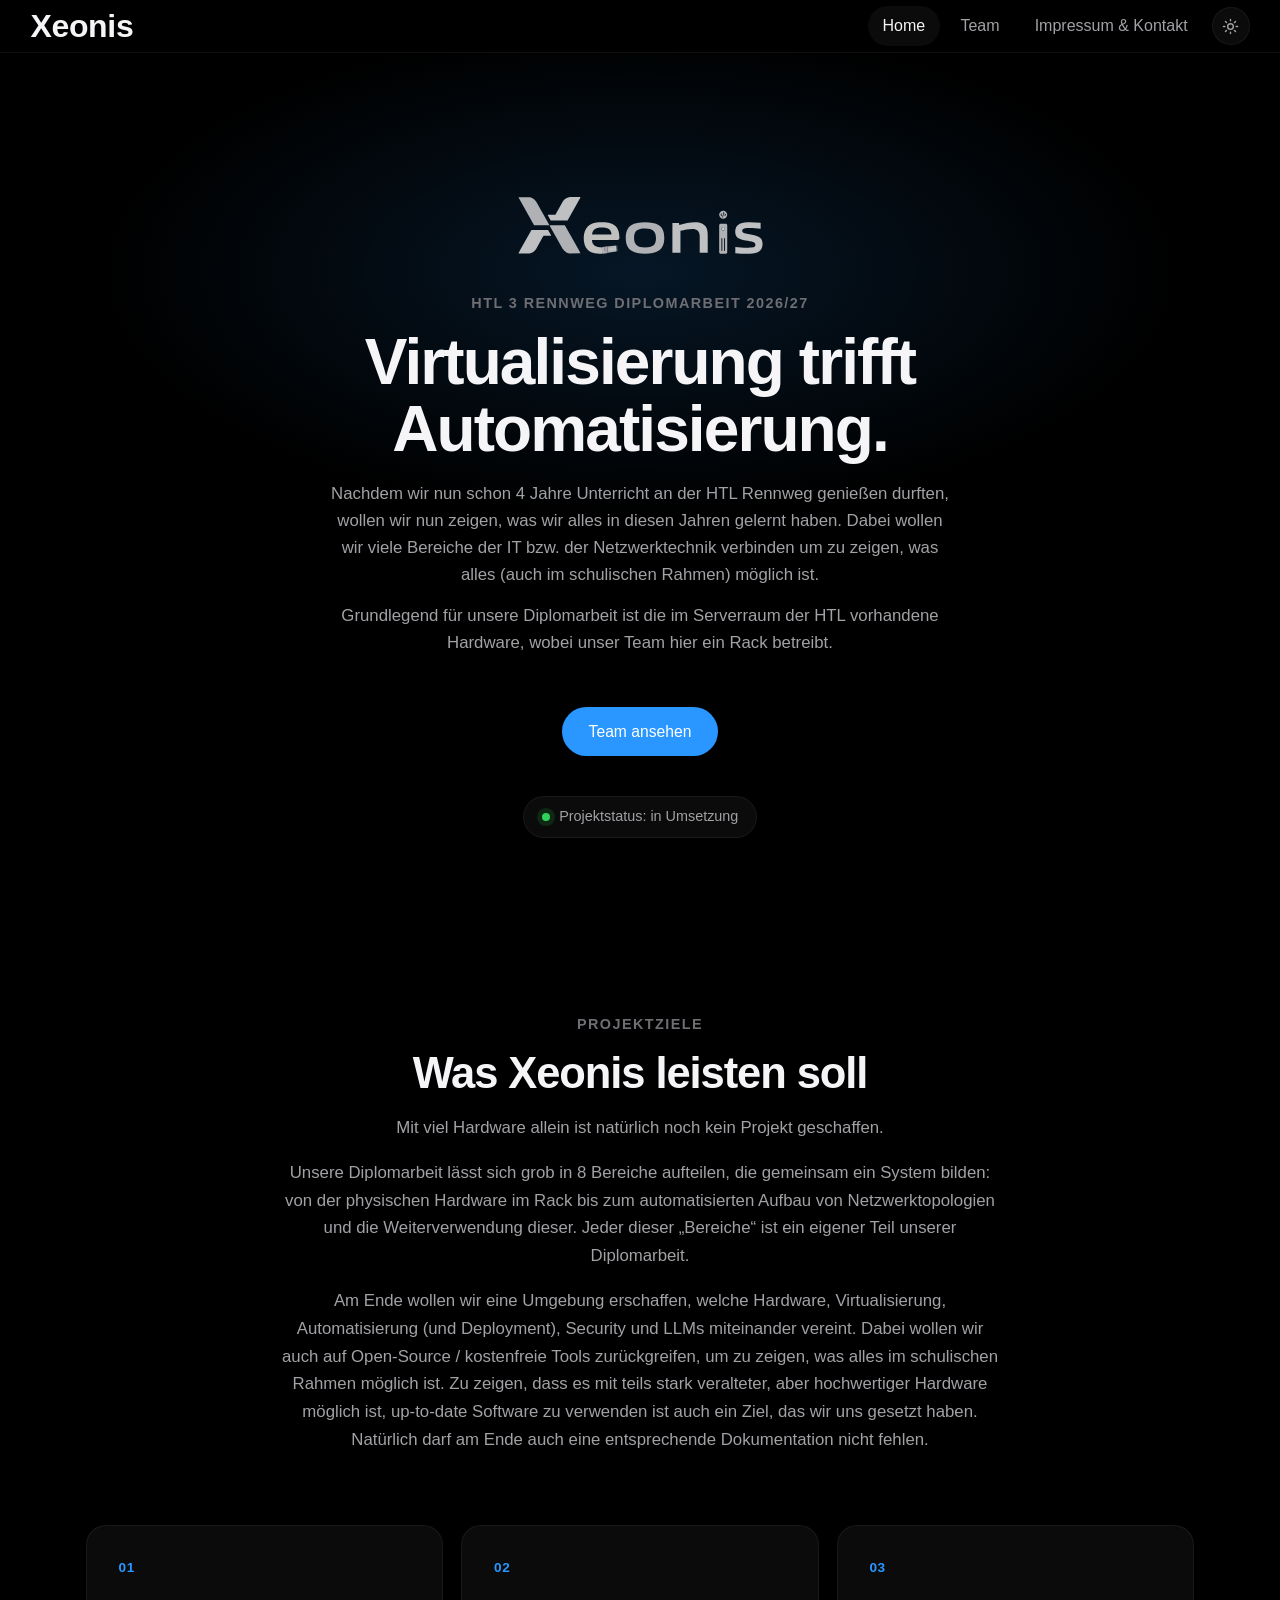
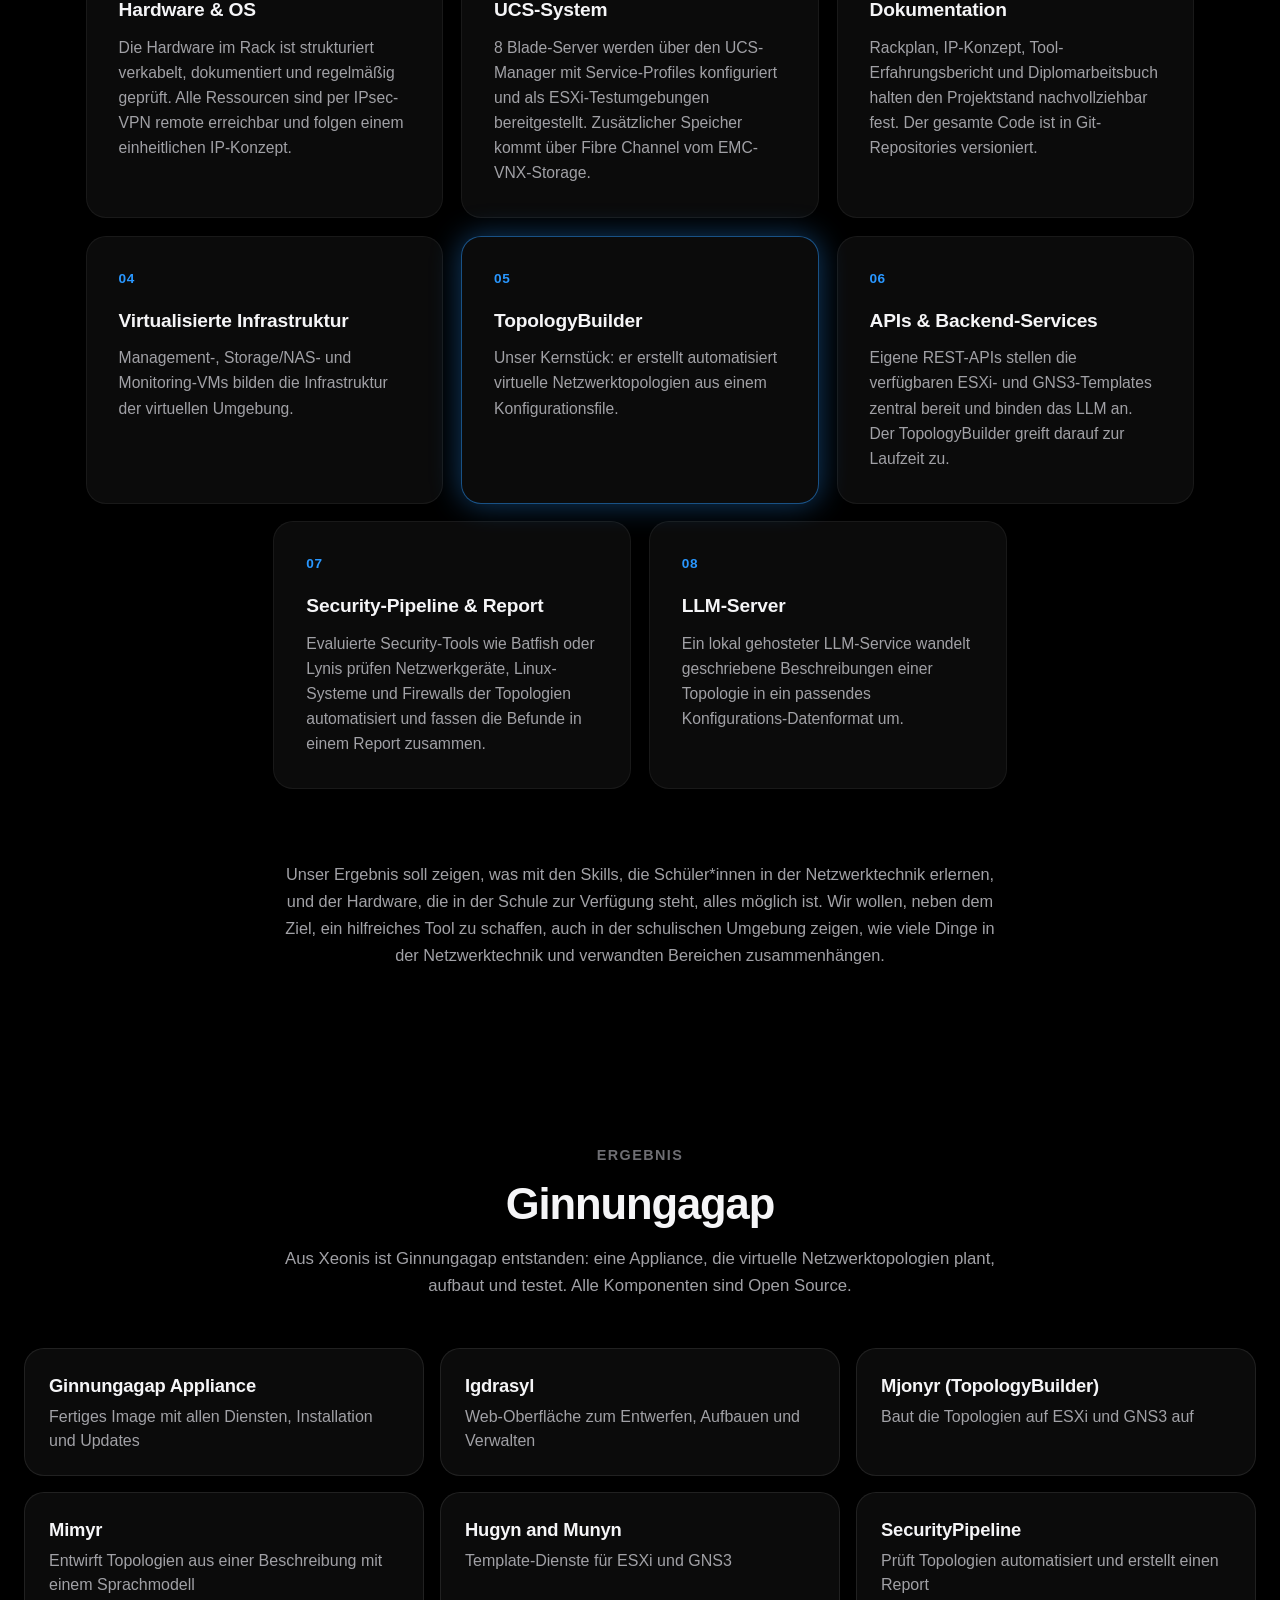
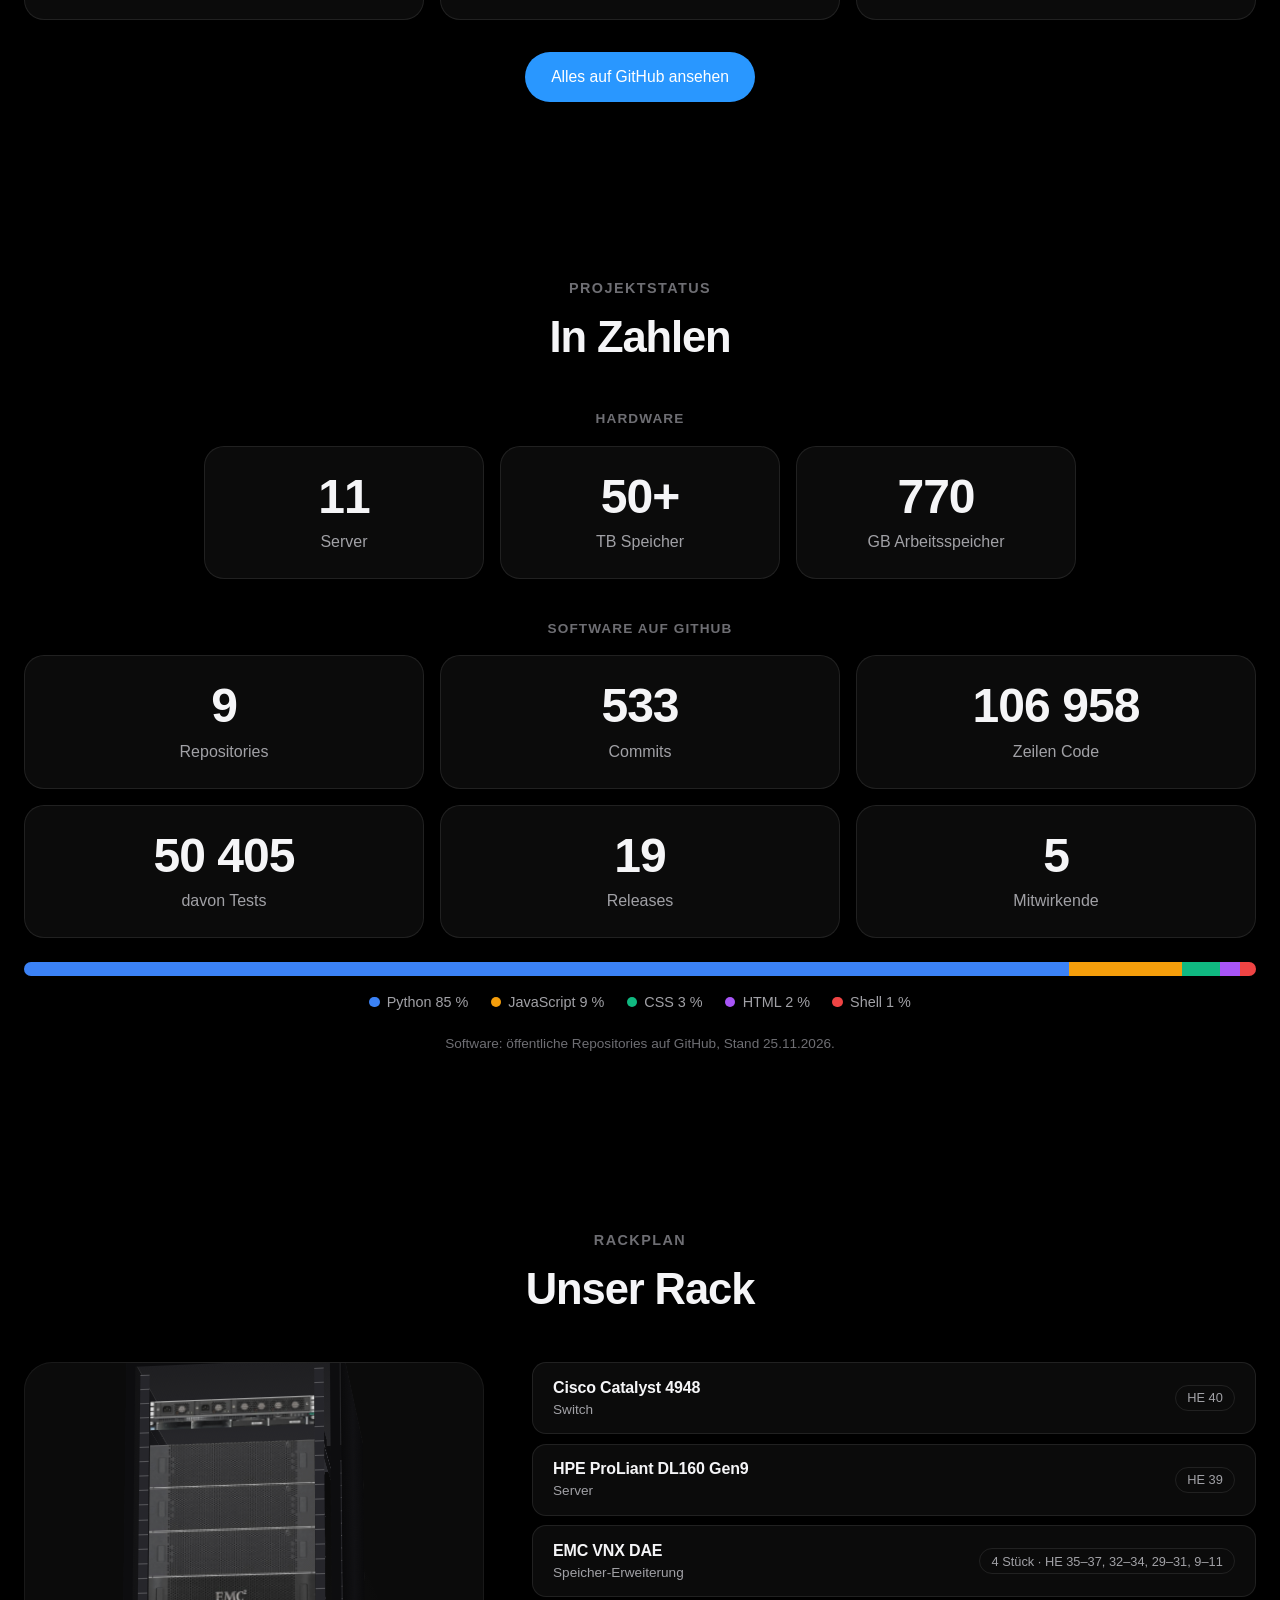
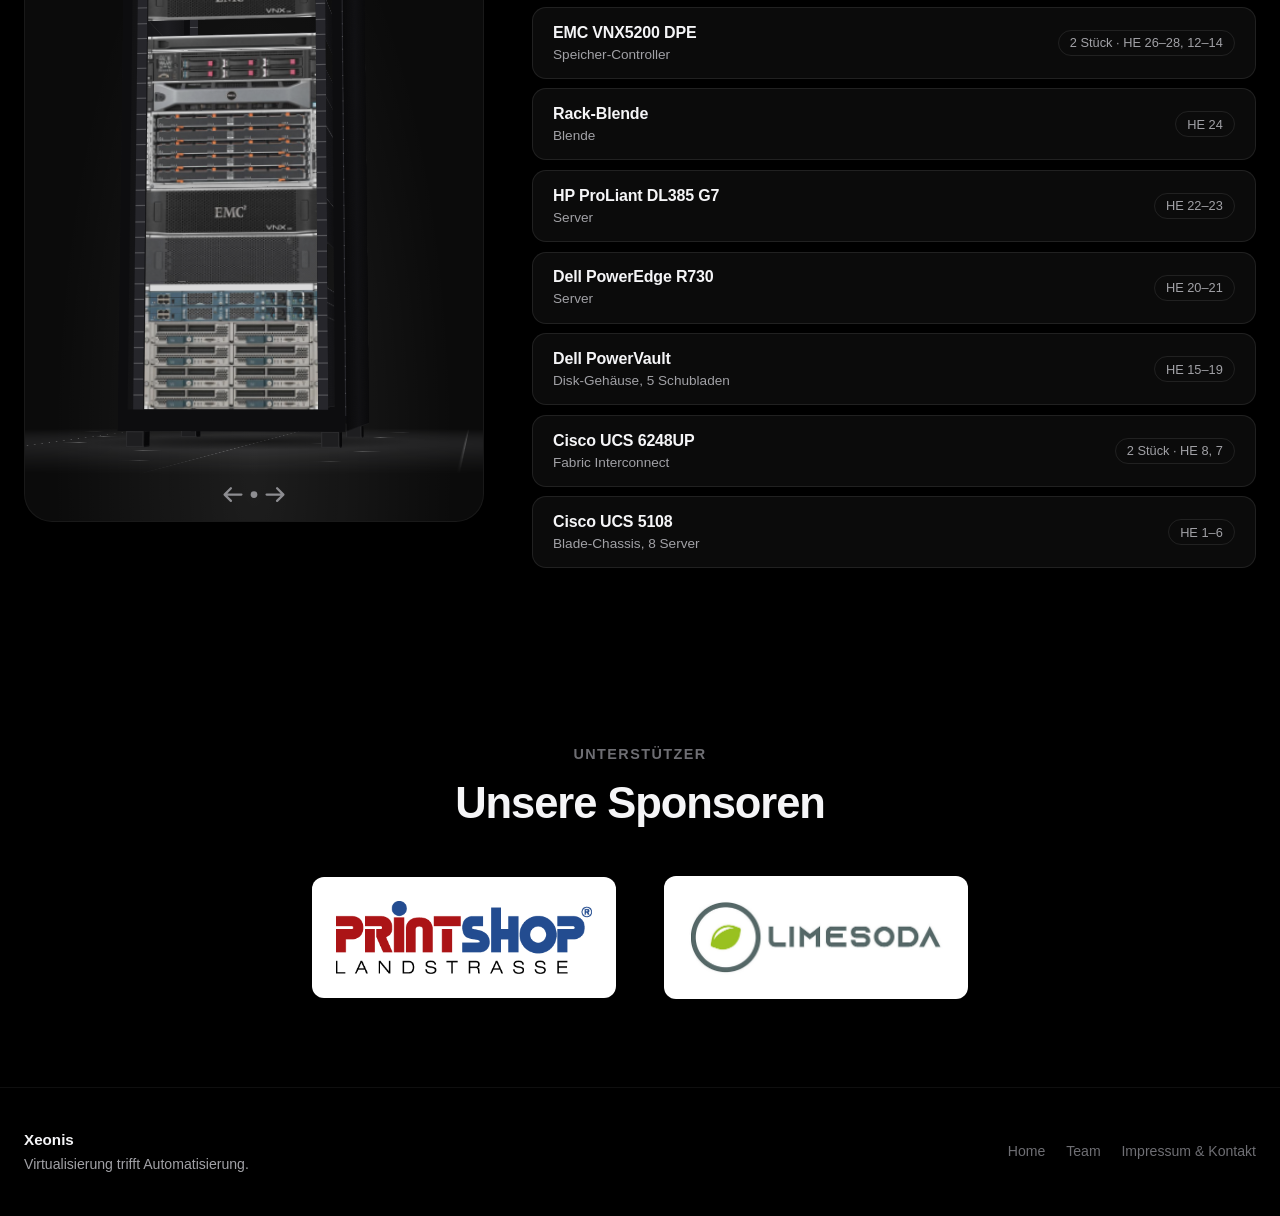
==== commit 67e6bd0c: "remove the cables from the 3D rack and the devices section" ====
--- a/index.html
+++ b/index.html
@@ -266,42 +266,6 @@
     <section class="section">
         <div class="container">
             <div class="section-heading reveal">
-                <p class="eyebrow">Hardware</p>
-                <h2>Unsere Geräte</h2>
-            </div>
-
-            <div class="hardware-grid">
-                <figure class="hardware-card reveal">
-                    <img width="975" height="1600" class="hardware-img" src="assets/Serverrack.jpeg" alt="Serverrack">
-                    <figcaption>
-                        <h3>Serverrack</h3>
-                        <p>Unser eigenes Hardwareassembly im Serverraum.</p>
-                    </figcaption>
-                </figure>
-
-                <figure class="hardware-card reveal">
-                    <img width="823" height="476" class="hardware-img" src="assets/UCS.webp" alt="UCS">
-                    <figcaption>
-                        <h3>UCS 5108</h3>
-                        <p>Blade-Chassis mit 8 Servern &ndash; ein Grundbaustein unseres UCS-Systems.</p>
-                    </figcaption>
-                </figure>
-
-                <figure class="hardware-card reveal">
-                    <img width="883" height="758" class="hardware-img" src="assets/server.webp" alt="Server">
-                    <figcaption>
-                        <h3>Weitere Server</h3>
-                        <p>Weitere Leistung für unseren internen Speicher, Services, einem lokalem LLM, etc.</p>
-                    </figcaption>
-                </figure>
-            </div>
-            <p class="hardware-note">Ergänzt durch Storage-Systeme, Netzwerkkomponenten und weitere Hardware.</p>
-        </div>
-    </section>
-
-    <section class="section">
-        <div class="container">
-            <div class="section-heading reveal">
                 <p class="eyebrow">Unterstützer</p>
                 <h2>Unsere Sponsoren</h2>
             </div>
--- a/css/rack.css
+++ b/css/rack.css
@@ -1,6 +1,6 @@
 /* Rackplan: drehbares 3D-Rack (reines CSS 3D, keine Bibliothek).
    Jedes Gerät ist ein eigener Körper mit eigener Tiefe; Vorder- und Rückseite sind Ausschnitte aus dem Rackplan.
-   Boden, Gehäuse, Füße, Steckdosenleisten und Kabel sind schematisch nachgebaut (js/rack.js). */
+   Boden, Gehäuse, Füße und Steckdosenleisten sind schematisch nachgebaut (js/rack.js). */
 
 .rack-layout {
     --rack-h: min(72vh, 860px);
@@ -320,46 +320,6 @@
         #cfcfd4;
 }
 
-/* Kabel: geschwungene Verläufe in Ebenen hinter dem Rack (SVG), dazu schräge Streifen entlang der Tiefe vom Gerät zur Ebene */
-.cab-plane {
-    left: 0;
-    top: 0;
-    width: 100%;
-    height: 100%;
-    overflow: visible;
-    pointer-events: none;
-}
-
-.cab {
-    --c: #2f6fd6;
-    background: repeating-linear-gradient(60deg, var(--c) 0 3px, color-mix(in srgb, var(--c) 62%, #fff) 3px 5px);
-    pointer-events: none;
-}
-
-.cab--net {
-    --c: #2f6fd6;
-}
-
-.cab--fc {
-    --c: #2fbfbf;
-}
-
-.cab--pwr {
-    --c: #35353c;
-}
-
-.cab--sas {
-    --c: #6a6a74;
-}
-
-.cab--yel {
-    --c: #e4c43a;
-}
-
-.cab--wht {
-    --c: #e6e6ea;
-}
-
 /* ein Gerät als Körper: Breite 19 Zoll, Höhe nach HE, Tiefe nach Gerät */
 .dev {
     --dw: calc(var(--rack-w) * 0.769);
